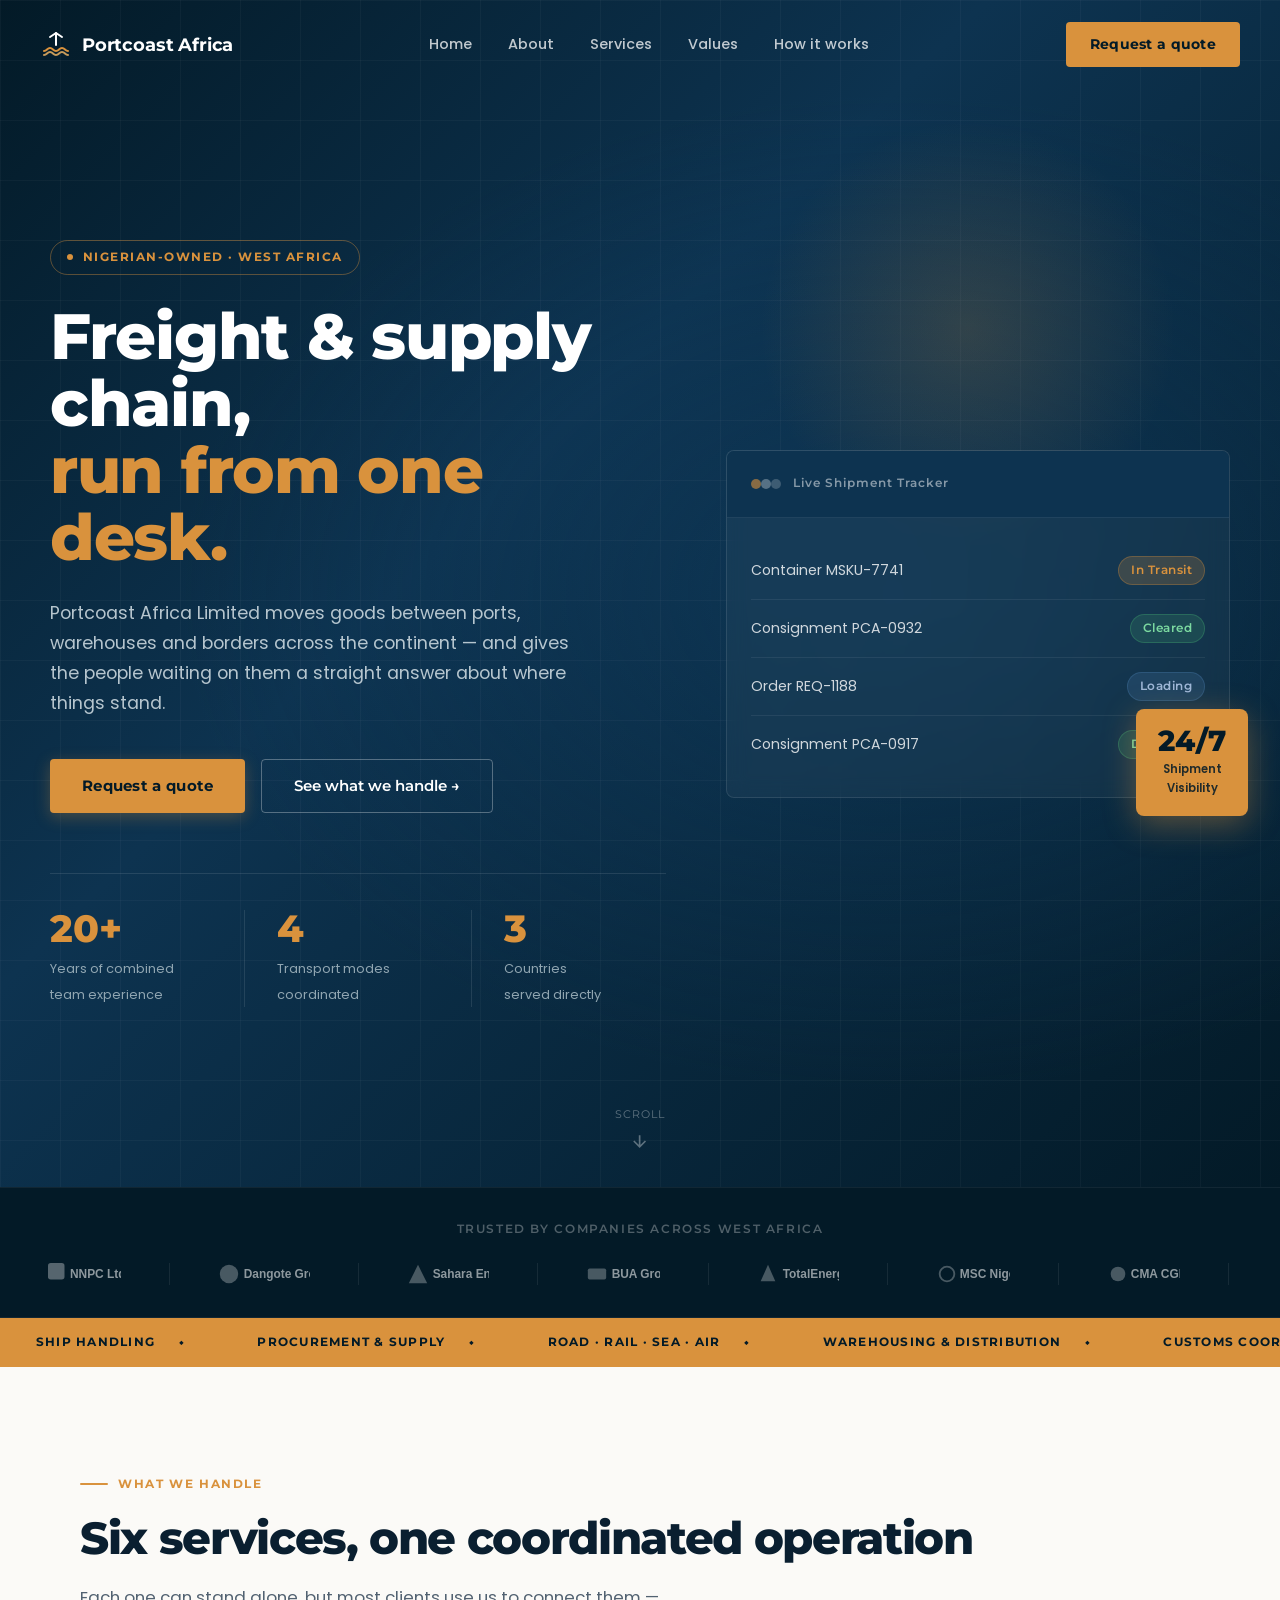
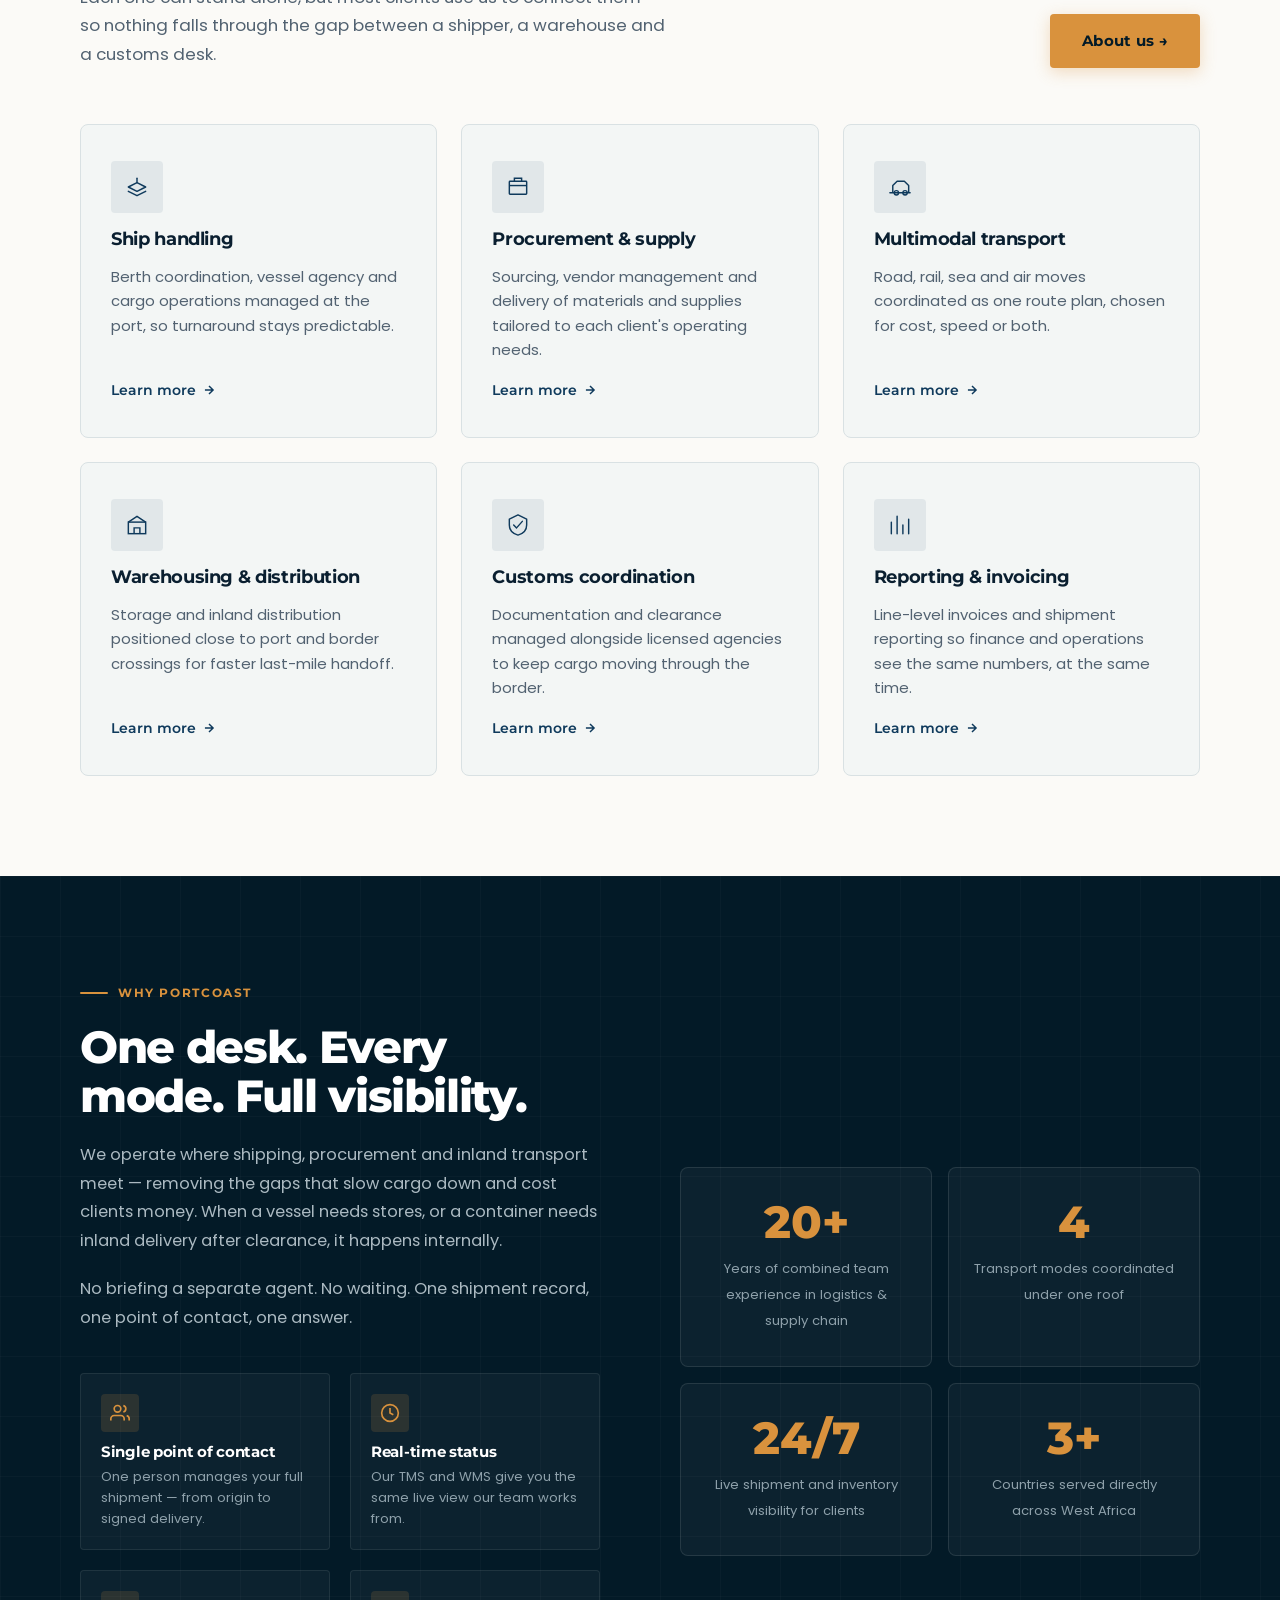
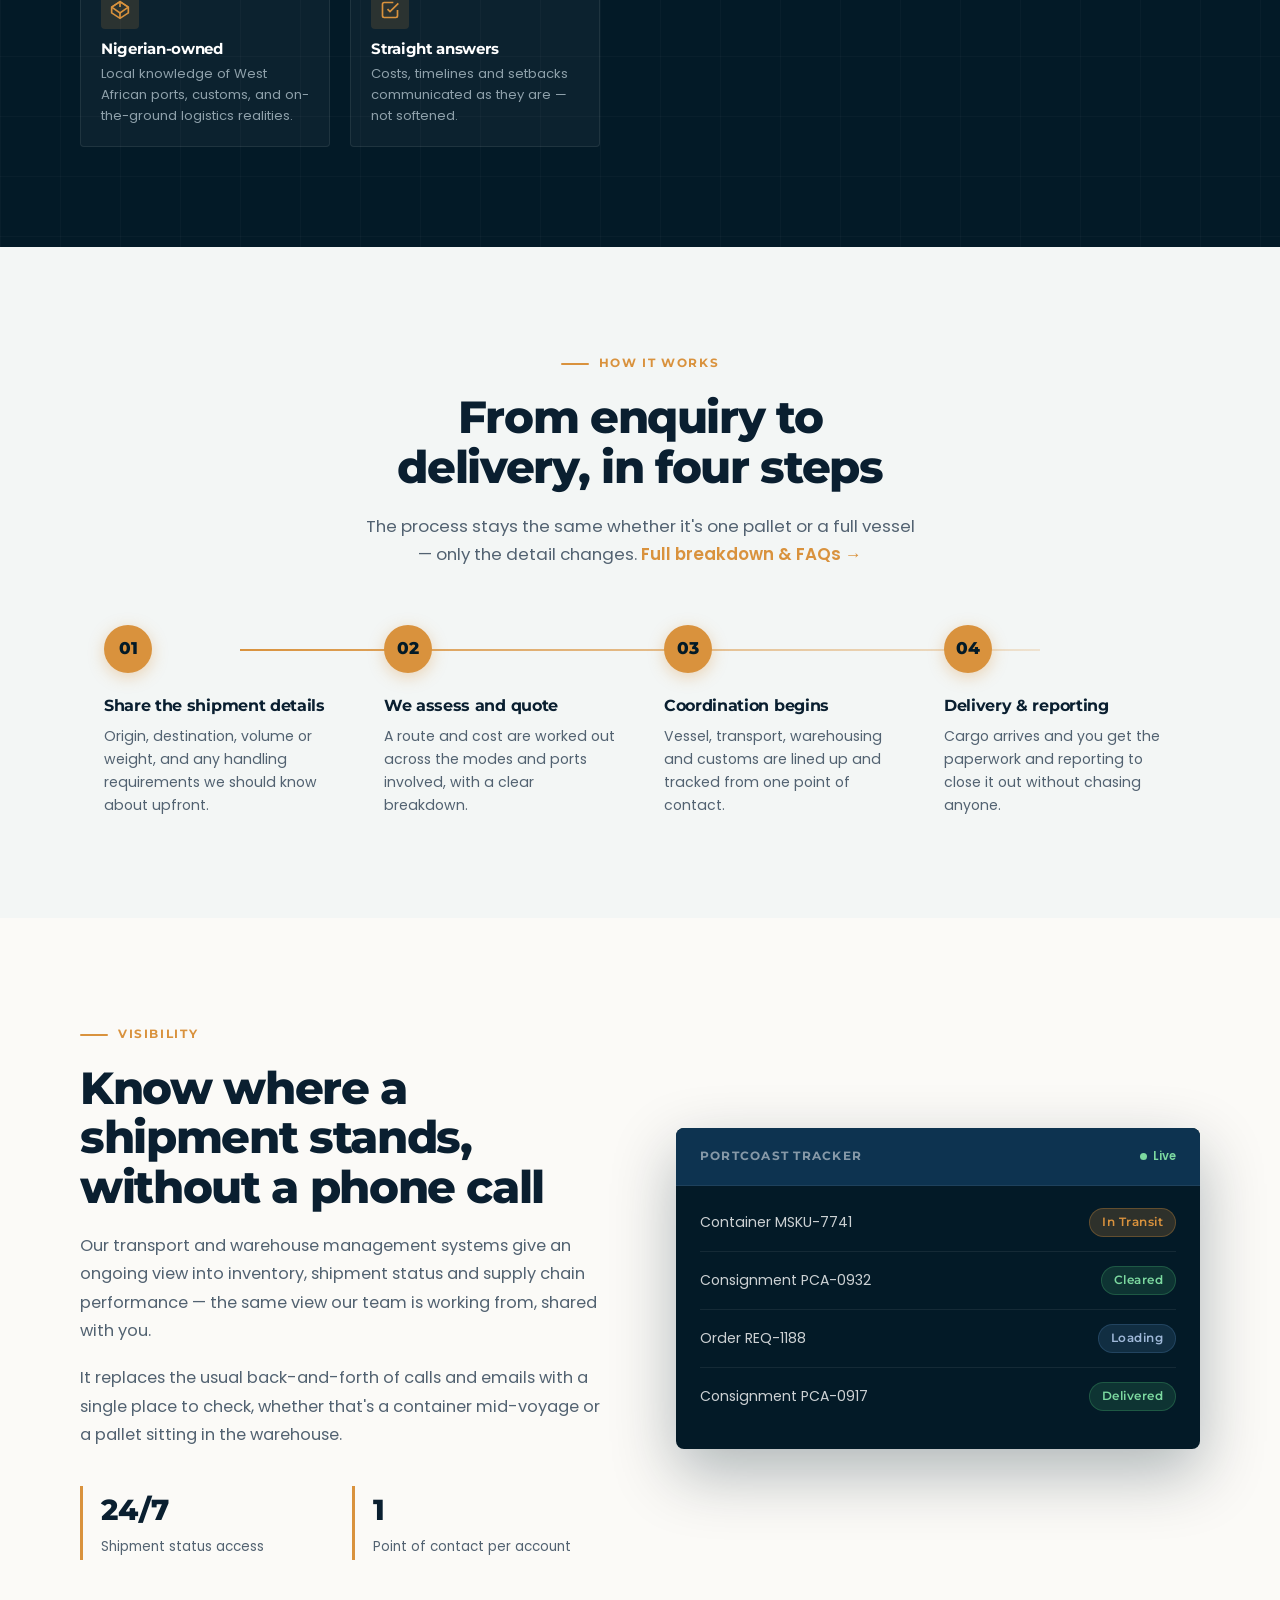
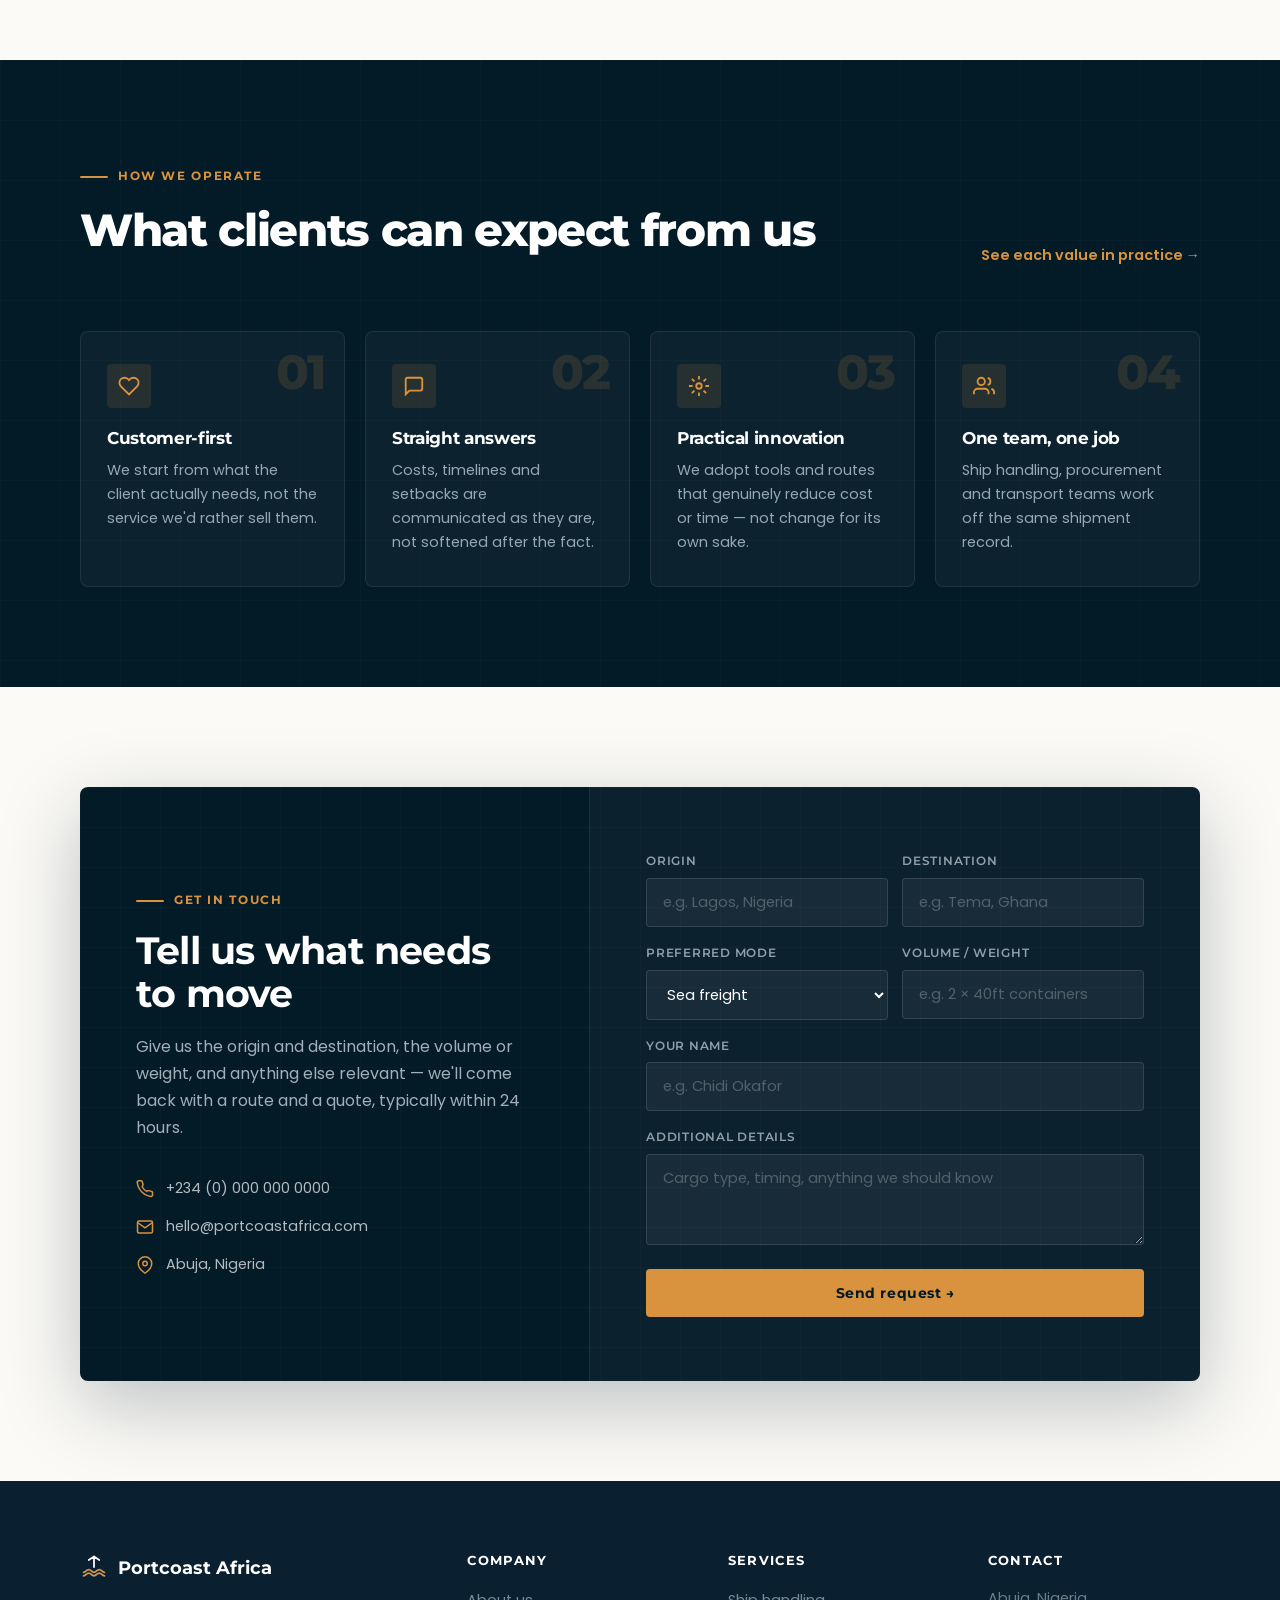
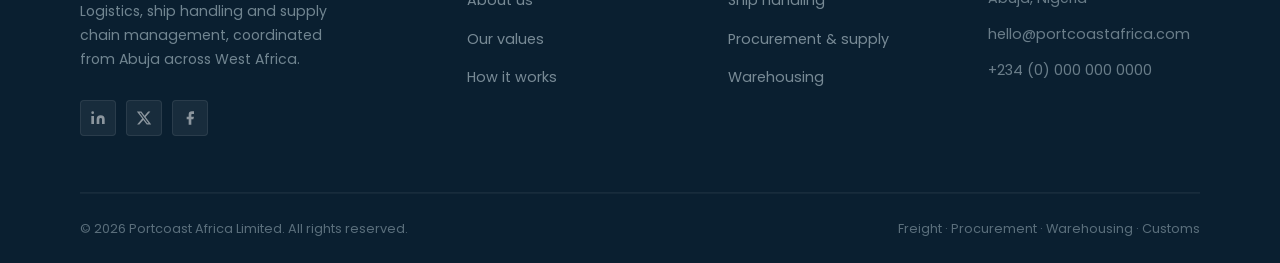
==== index.html @ c5ace239 "commit" ====
<!DOCTYPE html>
<html lang="en">

<head>
  <meta charset="UTF-8">
  <meta name="viewport" content="width=device-width, initial-scale=1.0">
  <title>Portcoast Africa Limited — Logistics, Ship Handling &amp; Supply Chain</title>
  <meta name="description"
    content="Portcoast Africa Limited moves goods between ports, warehouses and borders across West Africa — freight, ship handling and supply chain run from one desk.">
  <link rel="preconnect" href="https://fonts.googleapis.com">
  <link rel="preconnect" href="https://fonts.gstatic.com" crossorigin>
  <link
    href="https://fonts.googleapis.com/css2?family=Montserrat:wght@400;500;600;700;800&family=Poppins:wght@300;400;500;600;700&display=swap"
    rel="stylesheet">
  <link rel="stylesheet" href="styles.css">
</head>

<body>

  <!-- ===== HEADER ===== -->
  <header id="site-header">
    <div class="wrap nav">
      <a href="index.html" class="brand">
        <svg class="mark" viewBox="0 0 32 32" fill="none" xmlns="http://www.w3.org/2000/svg">
          <path d="M4 22C7 22 7 19 10 19C13 19 13 22 16 22C19 22 19 19 22 19C25 19 25 22 28 22" stroke="#D9923D"
            stroke-width="2" stroke-linecap="round" />
          <path d="M4 26C7 26 7 23 10 23C13 23 13 26 16 26C19 26 19 23 22 23C25 23 25 26 28 26" stroke="#C79B5B"
            stroke-width="2" stroke-linecap="round" />
          <path d="M16 4V16M16 4L22 8M16 4L10 8" stroke="#fff" stroke-width="2" stroke-linecap="round"
            stroke-linejoin="round" />
        </svg>
        Portcoast Africa
      </a>
      <ul class="navlinks">
        <li><a href="index.html">Home</a></li>
        <li><a href="about.html">About</a></li>
        <li><a href="#services">Services</a></li>
        <li><a href="values.html">Values</a></li>
        <li><a href="how-it-works.html">How it works</a></li>
      </ul>
      <a href="#quote" class="nav-cta">Request a quote</a>
    </div>
  </header>

  <!-- ===== HERO ===== -->
  <section class="hero" id="top">
    <div class="hero-bg"></div>

    <div class="wrap hero-inner">
      <!-- Left: Copy -->
      <div class="fade-up">
        <div class="hero-eyebrow">
          <span class="dot"></span>
          Nigerian-owned · West Africa
        </div>
        <h1>
          Freight &amp; supply chain,
          <span class="accent">run from one desk.</span>
        </h1>
        <p class="lead">Portcoast Africa Limited moves goods between ports, warehouses and borders across the
          continent — and gives the people waiting on them a straight answer about where things stand.</p>
        <div class="hero-ctas">
          <a href="#quote" class="btn-primary">Request a quote</a>
          <a href="#services" class="btn-ghost">See what we handle →</a>
        </div>
        <div class="hero-stats">
          <div class="hero-stat">
            <strong>20+</strong>
            <span>Years of combined<br>team experience</span>
          </div>
          <div class="hero-stat">
            <strong>4</strong>
            <span>Transport modes<br>coordinated</span>
          </div>
          <div class="hero-stat">
            <strong>3</strong>
            <span>Countries<br>served directly</span>
          </div>
        </div>
      </div>

      <!-- Right: Live tracking visual -->
      <div class="hero-visual fade-up fade-up-delay-2">
        <div class="hero-card">
          <div class="hero-card-top">
            <div class="hero-card-dots">
              <span></span><span></span><span></span>
            </div>
            <div class="hero-card-title">Live Shipment Tracker</div>
          </div>
          <div class="hero-card-body">
            <div class="panel-row">
              <span>Container MSKU-7741</span>
              <span class="status in-transit">In Transit</span>
            </div>
            <div class="panel-row">
              <span>Consignment PCA-0932</span>
              <span class="status cleared">Cleared</span>
            </div>
            <div class="panel-row">
              <span>Order REQ-1188</span>
              <span class="status loading">Loading</span>
            </div>
            <div class="panel-row">
              <span>Consignment PCA-0917</span>
              <span class="status cleared">Delivered</span>
            </div>
          </div>
        </div>
        <div class="hero-badge">
          <strong>24/7</strong>
          <span>Shipment<br>Visibility</span>
        </div>
      </div>
    </div>

    <!-- Scroll cue -->
    <div class="scroll-cue">
      <span>Scroll</span>
      <svg viewBox="0 0 24 24" fill="none" stroke="currentColor" stroke-width="2">
        <path d="M12 5v14M5 12l7 7 7-7" />
      </svg>
    </div>
  </section>

  <!-- ===== PARTNER MARQUEE ===== -->
  <div class="partners">
    <div class="partners-label">Trusted by companies across West Africa</div>
    <div class="marquee-track" id="marquee">
      <!-- Set 1 -->
      <div class="partner-item">
        <div class="partner-logo">
          <svg viewBox="0 0 80 24" fill="white"><rect width="18" height="18" rx="3" fill="white" opacity="0.6"/><text x="24" y="16" font-family="sans-serif" font-size="13" font-weight="700" fill="white">NNPC Ltd</text></svg>
        </div>
      </div>
      <div class="partner-item">
        <div class="partner-logo">
          <svg viewBox="0 0 100 24" fill="white"><circle cx="12" cy="12" r="10" fill="white" opacity="0.5"/><text x="28" y="16" font-family="sans-serif" font-size="13" font-weight="700" fill="white">Dangote Group</text></svg>
        </div>
      </div>
      <div class="partner-item">
        <div class="partner-logo">
          <svg viewBox="0 0 90 24" fill="white"><polygon points="12,2 22,22 2,22" fill="white" opacity="0.5"/><text x="28" y="16" font-family="sans-serif" font-size="13" font-weight="700" fill="white">Sahara Energy</text></svg>
        </div>
      </div>
      <div class="partner-item">
        <div class="partner-logo">
          <svg viewBox="0 0 80 24" fill="white"><rect x="2" y="6" width="20" height="12" rx="2" fill="white" opacity="0.5"/><text x="28" y="16" font-family="sans-serif" font-size="13" font-weight="700" fill="white">BUA Group</text></svg>
        </div>
      </div>
      <div class="partner-item">
        <div class="partner-logo">
          <svg viewBox="0 0 90 24" fill="white"><path d="M12 2L20 20H4L12 2Z" fill="white" opacity="0.5"/><text x="28" y="16" font-family="sans-serif" font-size="13" font-weight="700" fill="white">TotalEnergies</text></svg>
        </div>
      </div>
      <div class="partner-item">
        <div class="partner-logo">
          <svg viewBox="0 0 80 24" fill="white"><circle cx="12" cy="12" r="8" fill="none" stroke="white" stroke-width="2" opacity="0.5"/><text x="26" y="16" font-family="sans-serif" font-size="13" font-weight="700" fill="white">MSC Nigeria</text></svg>
        </div>
      </div>
      <div class="partner-item">
        <div class="partner-logo">
          <svg viewBox="0 0 80 24" fill="white"><rect width="16" height="16" x="4" y="4" rx="8" fill="white" opacity="0.5"/><text x="26" y="16" font-family="sans-serif" font-size="13" font-weight="700" fill="white">CMA CGM</text></svg>
        </div>
      </div>
      <div class="partner-item">
        <div class="partner-logo">
          <svg viewBox="0 0 80 24" fill="white"><rect width="14" height="14" x="5" y="5" fill="white" opacity="0.5"/><text x="26" y="16" font-family="sans-serif" font-size="13" font-weight="700" fill="white">NPA</text></svg>
        </div>
      </div>
      <!-- Set 2 (duplicate for seamless loop) -->
      <div class="partner-item">
        <div class="partner-logo">
          <svg viewBox="0 0 80 24" fill="white"><rect width="18" height="18" rx="3" fill="white" opacity="0.6"/><text x="24" y="16" font-family="sans-serif" font-size="13" font-weight="700" fill="white">NNPC Ltd</text></svg>
        </div>
      </div>
      <div class="partner-item">
        <div class="partner-logo">
          <svg viewBox="0 0 100 24" fill="white"><circle cx="12" cy="12" r="10" fill="white" opacity="0.5"/><text x="28" y="16" font-family="sans-serif" font-size="13" font-weight="700" fill="white">Dangote Group</text></svg>
        </div>
      </div>
      <div class="partner-item">
        <div class="partner-logo">
          <svg viewBox="0 0 90 24" fill="white"><polygon points="12,2 22,22 2,22" fill="white" opacity="0.5"/><text x="28" y="16" font-family="sans-serif" font-size="13" font-weight="700" fill="white">Sahara Energy</text></svg>
        </div>
      </div>
      <div class="partner-item">
        <div class="partner-logo">
          <svg viewBox="0 0 80 24" fill="white"><rect x="2" y="6" width="20" height="12" rx="2" fill="white" opacity="0.5"/><text x="28" y="16" font-family="sans-serif" font-size="13" font-weight="700" fill="white">BUA Group</text></svg>
        </div>
      </div>
      <div class="partner-item">
        <div class="partner-logo">
          <svg viewBox="0 0 90 24" fill="white"><path d="M12 2L20 20H4L12 2Z" fill="white" opacity="0.5"/><text x="28" y="16" font-family="sans-serif" font-size="13" font-weight="700" fill="white">TotalEnergies</text></svg>
        </div>
      </div>
      <div class="partner-item">
        <div class="partner-logo">
          <svg viewBox="0 0 80 24" fill="white"><circle cx="12" cy="12" r="8" fill="none" stroke="white" stroke-width="2" opacity="0.5"/><text x="26" y="16" font-family="sans-serif" font-size="13" font-weight="700" fill="white">MSC Nigeria</text></svg>
        </div>
      </div>
      <div class="partner-item">
        <div class="partner-logo">
          <svg viewBox="0 0 80 24" fill="white"><rect width="16" height="16" x="4" y="4" rx="8" fill="white" opacity="0.5"/><text x="26" y="16" font-family="sans-serif" font-size="13" font-weight="700" fill="white">CMA CGM</text></svg>
        </div>
      </div>
      <div class="partner-item">
        <div class="partner-logo">
          <svg viewBox="0 0 80 24" fill="white"><rect width="14" height="14" x="5" y="5" fill="white" opacity="0.5"/><text x="26" y="16" font-family="sans-serif" font-size="13" font-weight="700" fill="white">NPA</text></svg>
        </div>
      </div>
    </div>
  </div>

  <!-- ===== SERVICES STRIP ===== -->
  <div class="services-strip">
    <div class="strip-track">
      <span>Ship handling</span>
      <span>Procurement &amp; supply</span>
      <span>Road · Rail · Sea · Air</span>
      <span>Warehousing &amp; distribution</span>
      <span>Customs coordination</span>
      <span>Reporting &amp; invoicing</span>
      <span>Ship handling</span>
      <span>Procurement &amp; supply</span>
      <span>Road · Rail · Sea · Air</span>
      <span>Warehousing &amp; distribution</span>
      <span>Customs coordination</span>
      <span>Reporting &amp; invoicing</span>
    </div>
  </div>

  <!-- ===== SERVICES ===== -->
  <section class="services" id="services">
    <div class="wrap">
      <div class="section-head-flex">
        <div>
          <div class="section-label">What we handle</div>
          <h2 class="section-title">Six services, one coordinated operation</h2>
          <p class="section-desc">Each one can stand alone, but most clients use us to connect them — so nothing falls
            through the gap between a shipper, a warehouse and a customs desk.</p>
        </div>
        <a href="about.html" class="btn-primary" style="white-space:nowrap; flex-shrink:0;">About us →</a>
      </div>

      <div class="service-grid">
        <div class="service-card fade-up">
          <div class="service-icon">
            <svg viewBox="0 0 36 36" fill="none">
              <path d="M6 24L18 30L30 24" stroke="currentColor" stroke-width="2" stroke-linecap="round"
                stroke-linejoin="round" />
              <path d="M6 18L18 24L30 18L18 12L6 18Z" stroke="currentColor" stroke-width="2" stroke-linecap="round"
                stroke-linejoin="round" />
              <path d="M18 12V6" stroke="currentColor" stroke-width="2" stroke-linecap="round" />
            </svg>
          </div>
          <h3>Ship handling</h3>
          <p>Berth coordination, vessel agency and cargo operations managed at the port, so turnaround stays
            predictable.</p>
          <a href="ship-handling.html" class="service-link">Learn more
            <svg width="14" height="14" viewBox="0 0 24 24" fill="none" stroke="currentColor" stroke-width="2.5"><path d="M5 12h14M12 5l7 7-7 7"/></svg>
          </a>
        </div>

        <div class="service-card fade-up fade-up-delay-1">
          <div class="service-icon">
            <svg viewBox="0 0 36 36" fill="none">
              <rect x="6" y="10" width="24" height="18" rx="1" stroke="currentColor" stroke-width="2" />
              <path d="M6 16H30" stroke="currentColor" stroke-width="2" />
              <path d="M13 10V6H23V10" stroke="currentColor" stroke-width="2" />
            </svg>
          </div>
          <h3>Procurement &amp; supply</h3>
          <p>Sourcing, vendor management and delivery of materials and supplies tailored to each client's operating
            needs.</p>
          <a href="procurement-supply.html" class="service-link">Learn more
            <svg width="14" height="14" viewBox="0 0 24 24" fill="none" stroke="currentColor" stroke-width="2.5"><path d="M5 12h14M12 5l7 7-7 7"/></svg>
          </a>
        </div>

        <div class="service-card fade-up fade-up-delay-2">
          <div class="service-icon">
            <svg viewBox="0 0 36 36" fill="none">
              <path d="M4 26H32M8 26V16L14 10H24L30 16V26" stroke="currentColor" stroke-width="2"
                stroke-linecap="round" stroke-linejoin="round" />
              <circle cx="13" cy="26" r="3" stroke="currentColor" stroke-width="2" />
              <circle cx="25" cy="26" r="3" stroke="currentColor" stroke-width="2" />
            </svg>
          </div>
          <h3>Multimodal transport</h3>
          <p>Road, rail, sea and air moves coordinated as one route plan, chosen for cost, speed or both.</p>
          <a href="#" class="service-link">Learn more
            <svg width="14" height="14" viewBox="0 0 24 24" fill="none" stroke="currentColor" stroke-width="2.5"><path d="M5 12h14M12 5l7 7-7 7"/></svg>
          </a>
        </div>

        <div class="service-card fade-up fade-up-delay-1">
          <div class="service-icon">
            <svg viewBox="0 0 36 36" fill="none">
              <rect x="6" y="14" width="24" height="16" stroke="currentColor" stroke-width="2" />
              <path d="M6 14L18 6L30 14" stroke="currentColor" stroke-width="2" stroke-linejoin="round" />
              <path d="M14 30V22H22V30" stroke="currentColor" stroke-width="2" />
            </svg>
          </div>
          <h3>Warehousing &amp; distribution</h3>
          <p>Storage and inland distribution positioned close to port and border crossings for faster last-mile handoff.
          </p>
          <a href="warehousing.html" class="service-link">Learn more
            <svg width="14" height="14" viewBox="0 0 24 24" fill="none" stroke="currentColor" stroke-width="2.5"><path d="M5 12h14M12 5l7 7-7 7"/></svg>
          </a>
        </div>

        <div class="service-card fade-up fade-up-delay-2">
          <div class="service-icon">
            <svg viewBox="0 0 36 36" fill="none">
              <path d="M18 4L30 10V18C30 25 25 30 18 32C11 30 6 25 6 18V10L18 4Z" stroke="currentColor"
                stroke-width="2" stroke-linejoin="round" />
              <path d="M12 18L16 22L24 13" stroke="currentColor" stroke-width="2" stroke-linecap="round"
                stroke-linejoin="round" />
            </svg>
          </div>
          <h3>Customs coordination</h3>
          <p>Documentation and clearance managed alongside licensed agencies to keep cargo moving through the border.
          </p>
          <a href="#" class="service-link">Learn more
            <svg width="14" height="14" viewBox="0 0 24 24" fill="none" stroke="currentColor" stroke-width="2.5"><path d="M5 12h14M12 5l7 7-7 7"/></svg>
          </a>
        </div>

        <div class="service-card fade-up fade-up-delay-3">
          <div class="service-icon">
            <svg viewBox="0 0 36 36" fill="none">
              <path d="M6 30V14M14 30V6M22 30V18M30 30V10" stroke="currentColor" stroke-width="2"
                stroke-linecap="round" />
            </svg>
          </div>
          <h3>Reporting &amp; invoicing</h3>
          <p>Line-level invoices and shipment reporting so finance and operations see the same numbers, at the same
            time.</p>
          <a href="#" class="service-link">Learn more
            <svg width="14" height="14" viewBox="0 0 24 24" fill="none" stroke="currentColor" stroke-width="2.5"><path d="M5 12h14M12 5l7 7-7 7"/></svg>
          </a>
        </div>
      </div>
    </div>
  </section>

  <!-- ===== WHY US ===== -->
  <section class="why" id="why">
    <div class="wrap why-grid">
      <!-- Left: copy + feature tiles -->
      <div class="why-copy fade-up">
        <div class="section-label">Why Portcoast</div>
        <h2 class="section-title">One desk. Every mode. Full visibility.</h2>
        <p>We operate where shipping, procurement and inland transport meet — removing the gaps that slow cargo down and
          cost clients money. When a vessel needs stores, or a container needs inland delivery after clearance, it
          happens internally.</p>
        <p>No briefing a separate agent. No waiting. One shipment record, one point of contact, one answer.</p>
        <div class="why-features">
          <div class="why-feature">
            <div class="why-feature-icon">
              <svg viewBox="0 0 24 24" fill="none" stroke="currentColor" stroke-width="2"><path d="M17 21v-2a4 4 0 0 0-4-4H5a4 4 0 0 0-4 4v2"/><circle cx="9" cy="7" r="4"/><path d="M23 21v-2a4 4 0 0 0-3-3.87"/><path d="M16 3.13a4 4 0 0 1 0 7.75"/></svg>
            </div>
            <h4>Single point of contact</h4>
            <p>One person manages your full shipment — from origin to signed delivery.</p>
          </div>
          <div class="why-feature">
            <div class="why-feature-icon">
              <svg viewBox="0 0 24 24" fill="none" stroke="currentColor" stroke-width="2"><circle cx="12" cy="12" r="10"/><polyline points="12,6 12,12 16,14"/></svg>
            </div>
            <h4>Real-time status</h4>
            <p>Our TMS and WMS give you the same live view our team works from.</p>
          </div>
          <div class="why-feature">
            <div class="why-feature-icon">
              <svg viewBox="0 0 24 24" fill="none" stroke="currentColor" stroke-width="2"><polygon points="12,2 22,8.5 22,15.5 12,22 2,15.5 2,8.5"/><line x1="12" y1="22" x2="12" y2="15.5"/><polyline points="22,8.5 12,15.5 2,8.5"/><polyline points="2,8.5 12,2 22,8.5"/><line x1="12" y1="2" x2="12" y2="8.5"/></svg>
            </div>
            <h4>Nigerian-owned</h4>
            <p>Local knowledge of West African ports, customs, and on-the-ground logistics realities.</p>
          </div>
          <div class="why-feature">
            <div class="why-feature-icon">
              <svg viewBox="0 0 24 24" fill="none" stroke="currentColor" stroke-width="2"><path d="M9 11l3 3L22 4"/><path d="M21 12v7a2 2 0 0 1-2 2H5a2 2 0 0 1-2-2V5a2 2 0 0 1 2-2h11"/></svg>
            </div>
            <h4>Straight answers</h4>
            <p>Costs, timelines and setbacks communicated as they are — not softened.</p>
          </div>
        </div>
      </div>

      <!-- Right: metric cards -->
      <div class="why-metrics fade-up fade-up-delay-2">
        <div class="metric-card">
          <strong>20+</strong>
          <span>Years of combined team experience in logistics &amp; supply chain</span>
        </div>
        <div class="metric-card">
          <strong>4</strong>
          <span>Transport modes coordinated under one roof</span>
        </div>
        <div class="metric-card">
          <strong>24/7</strong>
          <span>Live shipment and inventory visibility for clients</span>
        </div>
        <div class="metric-card">
          <strong>3+</strong>
          <span>Countries served directly across West Africa</span>
        </div>
      </div>
    </div>
  </section>

  <!-- ===== HOW IT WORKS ===== -->
  <section class="process" id="process">
    <div class="wrap">
      <div style="text-align:center; max-width: 560px; margin: 0 auto 0;">
        <div class="section-label" style="justify-content:center;">How it works</div>
        <h2 class="section-title">From enquiry to delivery, in four steps</h2>
        <p class="section-desc" style="margin: 0 auto;">The process stays the same whether it's one pallet or a full
          vessel — only the detail changes.
          <a href="how-it-works.html"
            style="color:var(--sand); text-decoration:none; font-weight:600; white-space:nowrap;">Full breakdown &amp;
            FAQs →</a>
        </p>
      </div>
      <div class="steps-grid">
        <div class="step fade-up">
          <div class="step-num">01</div>
          <h3>Share the shipment details</h3>
          <p>Origin, destination, volume or weight, and any handling requirements we should know about upfront.</p>
        </div>
        <div class="step fade-up fade-up-delay-1">
          <div class="step-num">02</div>
          <h3>We assess and quote</h3>
          <p>A route and cost are worked out across the modes and ports involved, with a clear breakdown.</p>
        </div>
        <div class="step fade-up fade-up-delay-2">
          <div class="step-num">03</div>
          <h3>Coordination begins</h3>
          <p>Vessel, transport, warehousing and customs are lined up and tracked from one point of contact.</p>
        </div>
        <div class="step fade-up fade-up-delay-3">
          <div class="step-num">04</div>
          <h3>Delivery &amp; reporting</h3>
          <p>Cargo arrives and you get the paperwork and reporting to close it out without chasing anyone.</p>
        </div>
      </div>
    </div>
  </section>

  <!-- ===== VISIBILITY / TECH ===== -->
  <section class="tech" id="visibility">
    <div class="wrap tech-grid">
      <div class="tech-copy fade-up">
        <div class="section-label">Visibility</div>
        <h2 class="section-title">Know where a shipment stands, without a phone call</h2>
        <p>Our transport and warehouse management systems give an ongoing view into inventory, shipment status and
          supply chain performance — the same view our team is working from, shared with you.</p>
        <p>It replaces the usual back-and-forth of calls and emails with a single place to check, whether that's a
          container mid-voyage or a pallet sitting in the warehouse.</p>
        <div class="tech-metrics">
          <div class="metric">
            <strong>24/7</strong>
            <span>Shipment status access</span>
          </div>
          <div class="metric">
            <strong>1</strong>
            <span>Point of contact per account</span>
          </div>
        </div>
      </div>
      <div class="fade-up fade-up-delay-2">
        <div class="panel">
          <div class="panel-header">
            <div class="panel-header-title">Portcoast Tracker</div>
            <div class="panel-live">Live</div>
          </div>
          <div class="panel-body">
            <div class="panel-row">
              <span>Container MSKU-7741</span>
              <span class="status in-transit">In Transit</span>
            </div>
            <div class="panel-row">
              <span>Consignment PCA-0932</span>
              <span class="status cleared">Cleared</span>
            </div>
            <div class="panel-row">
              <span>Order REQ-1188</span>
              <span class="status loading">Loading</span>
            </div>
            <div class="panel-row">
              <span>Consignment PCA-0917</span>
              <span class="status cleared">Delivered</span>
            </div>
          </div>
        </div>
      </div>
    </div>
  </section>

  <!-- ===== VALUES ===== -->
  <section class="values" id="values">
    <div class="wrap">
      <div style="display:flex; align-items:flex-end; justify-content:space-between; gap:24px; flex-wrap:wrap;">
        <div>
          <div class="section-label">How we operate</div>
          <h2 class="section-title">What clients can expect from us</h2>
        </div>
        <a href="values.html" style="color:var(--sand); text-decoration:none; font-weight:600; font-size:0.9rem; white-space:nowrap; padding-bottom:8px;">See each value in practice →</a>
      </div>
      <div class="value-grid">
        <div class="value fade-up">
          <div class="value-num">01</div>
          <div class="value-icon">
            <svg viewBox="0 0 24 24" fill="none" stroke="currentColor" stroke-width="2"><path d="M20.84 4.61a5.5 5.5 0 0 0-7.78 0L12 5.67l-1.06-1.06a5.5 5.5 0 0 0-7.78 7.78l1.06 1.06L12 21.23l7.78-7.78 1.06-1.06a5.5 5.5 0 0 0 0-7.78z"/></svg>
          </div>
          <h3>Customer-first</h3>
          <p>We start from what the client actually needs, not the service we'd rather sell them.</p>
        </div>
        <div class="value fade-up fade-up-delay-1">
          <div class="value-num">02</div>
          <div class="value-icon">
            <svg viewBox="0 0 24 24" fill="none" stroke="currentColor" stroke-width="2"><path d="M21 15a2 2 0 0 1-2 2H7l-4 4V5a2 2 0 0 1 2-2h14a2 2 0 0 1 2 2z"/></svg>
          </div>
          <h3>Straight answers</h3>
          <p>Costs, timelines and setbacks are communicated as they are, not softened after the fact.</p>
        </div>
        <div class="value fade-up fade-up-delay-2">
          <div class="value-num">03</div>
          <div class="value-icon">
            <svg viewBox="0 0 24 24" fill="none" stroke="currentColor" stroke-width="2"><circle cx="12" cy="12" r="3"/><path d="M12 1v4M12 19v4M4.22 4.22l2.83 2.83M16.95 16.95l2.83 2.83M1 12h4M19 12h4M4.22 19.78l2.83-2.83M16.95 7.05l2.83-2.83"/></svg>
          </div>
          <h3>Practical innovation</h3>
          <p>We adopt tools and routes that genuinely reduce cost or time — not change for its own sake.</p>
        </div>
        <div class="value fade-up fade-up-delay-3">
          <div class="value-num">04</div>
          <div class="value-icon">
            <svg viewBox="0 0 24 24" fill="none" stroke="currentColor" stroke-width="2"><path d="M17 21v-2a4 4 0 0 0-4-4H5a4 4 0 0 0-4 4v2"/><circle cx="9" cy="7" r="4"/><path d="M23 21v-2a4 4 0 0 0-3-3.87"/><path d="M16 3.13a4 4 0 0 1 0 7.75"/></svg>
          </div>
          <h3>One team, one job</h3>
          <p>Ship handling, procurement and transport teams work off the same shipment record.</p>
        </div>
      </div>
    </div>
  </section>

  <!-- ===== QUOTE / CTA ===== -->
  <section class="quote" id="quote">
    <div class="wrap">
      <div class="quote-wrapper">
        <div class="quote-left">
          <div class="section-label">Get in touch</div>
          <h2>Tell us what needs to move</h2>
          <p>Give us the origin and destination, the volume or weight, and anything else relevant — we'll come back with
            a route and a quote, typically within 24 hours.</p>
          <div class="quote-contacts">
            <div class="quote-contact">
              <svg viewBox="0 0 24 24" fill="none" stroke="currentColor" stroke-width="2"><path d="M22 16.92v3a2 2 0 0 1-2.18 2 19.79 19.79 0 0 1-8.63-3.07A19.5 19.5 0 0 1 4.69 12 19.79 19.79 0 0 1 1.61 3.12 2 2 0 0 1 3.6 1h3a2 2 0 0 1 2 1.72 12.84 12.84 0 0 0 .7 2.81 2 2 0 0 1-.45 2.11L8.09 9a16 16 0 0 0 6.29 6.29l.61-.61a2 2 0 0 1 2.11-.45 12.84 12.84 0 0 0 2.81.7A2 2 0 0 1 22 16.92z"/></svg>
              +234 (0) 000 000 0000
            </div>
            <div class="quote-contact">
              <svg viewBox="0 0 24 24" fill="none" stroke="currentColor" stroke-width="2"><path d="M4 4h16c1.1 0 2 .9 2 2v12c0 1.1-.9 2-2 2H4c-1.1 0-2-.9-2-2V6c0-1.1.9-2 2-2z"/><polyline points="22,6 12,13 2,6"/></svg>
              hello@portcoastafrica.com
            </div>
            <div class="quote-contact">
              <svg viewBox="0 0 24 24" fill="none" stroke="currentColor" stroke-width="2"><path d="M21 10c0 7-9 13-9 13s-9-6-9-13a9 9 0 0 1 18 0z"/><circle cx="12" cy="10" r="3"/></svg>
              Abuja, Nigeria
            </div>
          </div>
        </div>

        <div class="quote-right">
          <form class="q-form" onsubmit="event.preventDefault(); this.querySelector('button').textContent='✓ Request sent — we\'ll be in touch';">
            <div class="two-col">
              <div class="form-group">
                <label for="origin">Origin</label>
                <input id="origin" type="text" placeholder="e.g. Lagos, Nigeria">
              </div>
              <div class="form-group">
                <label for="dest">Destination</label>
                <input id="dest" type="text" placeholder="e.g. Tema, Ghana">
              </div>
            </div>
            <div class="two-col">
              <div class="form-group">
                <label for="mode">Preferred mode</label>
                <select id="mode">
                  <option>Sea freight</option>
                  <option>Road freight</option>
                  <option>Air freight</option>
                  <option>Rail freight</option>
                  <option>Not sure yet</option>
                </select>
              </div>
              <div class="form-group">
                <label for="volume">Volume / weight</label>
                <input id="volume" type="text" placeholder="e.g. 2 × 40ft containers">
              </div>
            </div>
            <div class="form-group">
              <label for="name">Your name</label>
              <input id="name" type="text" placeholder="e.g. Chidi Okafor">
            </div>
            <div class="form-group">
              <label for="details">Additional details</label>
              <textarea id="details" rows="3" placeholder="Cargo type, timing, anything we should know"></textarea>
            </div>
            <button type="submit">Send request →</button>
          </form>
        </div>
      </div>
    </div>
  </section>

  <!-- ===== FOOTER ===== -->
  <footer>
    <div class="wrap">
      <div class="footer-top">
        <div class="footer-brand-wrap">
          <a href="index.html" class="footer-brand">
            <svg width="28" height="28" viewBox="0 0 32 32" fill="none">
              <path d="M4 22C7 22 7 19 10 19C13 19 13 22 16 22C19 22 19 19 22 19C25 19 25 22 28 22" stroke="#D9923D"
                stroke-width="2" stroke-linecap="round" />
              <path d="M4 26C7 26 7 23 10 23C13 23 13 26 16 26C19 26 19 23 22 23C25 23 25 26 28 26" stroke="#C79B5B"
                stroke-width="2" stroke-linecap="round" />
              <path d="M16 4V16M16 4L22 8M16 4L10 8" stroke="white" stroke-width="2" stroke-linecap="round"
                stroke-linejoin="round" />
            </svg>
            Portcoast Africa
          </a>
          <p>Logistics, ship handling and supply chain management, coordinated from Abuja across West Africa.</p>
          <div class="footer-socials">
            <a href="#" class="footer-social" aria-label="LinkedIn">
              <svg viewBox="0 0 24 24" fill="currentColor"><path d="M16 8a6 6 0 0 1 6 6v7h-4v-7a2 2 0 0 0-2-2 2 2 0 0 0-2 2v7h-4v-7a6 6 0 0 1 6-6z"/><rect x="2" y="9" width="4" height="12"/><circle cx="4" cy="4" r="2"/></svg>
            </a>
            <a href="#" class="footer-social" aria-label="Twitter / X">
              <svg viewBox="0 0 24 24" fill="currentColor"><path d="M18.244 2.25h3.308l-7.227 8.26 8.502 11.24H16.17l-5.214-6.817L4.99 21.75H1.68l7.73-8.835L1.254 2.25H8.08l4.713 6.231zm-1.161 17.52h1.833L7.084 4.126H5.117z"/></svg>
            </a>
            <a href="#" class="footer-social" aria-label="Facebook">
              <svg viewBox="0 0 24 24" fill="currentColor"><path d="M18 2h-3a5 5 0 0 0-5 5v3H7v4h3v8h4v-8h3l1-4h-4V7a1 1 0 0 1 1-1h3z"/></svg>
            </a>
          </div>
        </div>
        <div class="footer-col">
          <h4>Company</h4>
          <ul>
            <li><a href="about.html">About us</a></li>
            <li><a href="values.html">Our values</a></li>
            <li><a href="how-it-works.html">How it works</a></li>
          </ul>
        </div>
        <div class="footer-col">
          <h4>Services</h4>
          <ul>
            <li><a href="ship-handling.html">Ship handling</a></li>
            <li><a href="procurement-supply.html">Procurement &amp; supply</a></li>
            <li><a href="warehousing.html">Warehousing</a></li>
          </ul>
        </div>
        <div class="footer-col">
          <h4>Contact</h4>
          <ul>
            <li>Abuja, Nigeria</li>
            <li>hello@portcoastafrica.com</li>
            <li>+234 (0) 000 000 0000</li>
          </ul>
        </div>
      </div>
      <div class="footer-bottom">
        <span>© 2026 Portcoast Africa Limited. All rights reserved.</span>
        <span>Freight · Procurement · Warehousing · Customs</span>
      </div>
    </div>
  </footer>

  <!-- ===== SCRIPTS ===== -->
  <script>
    // Sticky header becomes dark on scroll
    const header = document.getElementById('site-header');
    window.addEventListener('scroll', () => {
      header.classList.toggle('scrolled', window.scrollY > 60);
    });

    // Scroll-triggered fade-up animations
    const observer = new IntersectionObserver((entries) => {
      entries.forEach(entry => {
        if (entry.isIntersecting) {
          entry.target.classList.add('visible');
        }
      });
    }, { threshold: 0.12 });

    document.querySelectorAll('.fade-up').forEach(el => observer.observe(el));
  </script>

</body>

</html>
---- styles.css ----
/* =============================================
   PORTCOAST AFRICA — Redesigned Stylesheet
   Style inspired by BSL Africa: bold, modern,
   full-bleed sections, strong typographic scale
   ============================================= */

/* ---------- Design Tokens ---------- */
:root {
  --ink: #0A1F30;
  --sea: #0F3A5C;
  --sea-deep: #031a27;
  --sea-mid: #0d3350;
  --foam: #F3F6F5;
  --paper: #FBFAF7;
  --sand: #D9923D;
  --sand-light: #e8a54e;
  --sand-dim: #E4D3B4;
  --slate: #526271;
  --line: #D9E1E3;
  --font-heading: 'Montserrat', sans-serif;
  --font-body: 'Poppins', sans-serif;
  --radius: 4px;
  --radius-lg: 8px;
  --transition: 0.22s ease;
}

/* ---------- Reset & Base ---------- */
*, *::before, *::after {
  box-sizing: border-box;
  margin: 0;
  padding: 0;
}

html {
  scroll-behavior: smooth;
  font-size: 16px;
}

body {
  font-family: var(--font-body);
  color: var(--ink);
  background: var(--paper);
  line-height: 1.65;
  -webkit-font-smoothing: antialiased;
  overflow-x: hidden;
}

h1, h2, h3, h4, h5 {
  font-family: var(--font-heading);
  color: var(--ink);
  font-weight: 700;
  line-height: 1.1;
  letter-spacing: -0.02em;
}

p { margin: 0; }

a { color: inherit; }

img, svg { display: block; max-width: 100%; }

:focus-visible {
  outline: 2px solid var(--sand);
  outline-offset: 3px;
}

@media (prefers-reduced-motion: reduce) {
  *, *::before, *::after {
    animation-duration: 0.01ms !important;
    transition-duration: 0.01ms !important;
  }
}

/* ---------- Layout ---------- */
.wrap {
  max-width: 1200px;
  margin: 0 auto;
  padding: 0 40px;
}

@media (max-width: 640px) {
  .wrap { padding: 0 20px; }
}

section {
  padding: 100px 0;
}

@media (max-width: 640px) {
  section { padding: 64px 0; }
}

/* ---------- Header / Nav ---------- */
header {
  position: fixed;
  top: 0;
  left: 0;
  right: 0;
  z-index: 100;
  transition: background var(--transition), box-shadow var(--transition);
  background: transparent;
}

header.scrolled {
  background: rgba(3, 26, 39, 0.97);
  backdrop-filter: blur(12px);
  box-shadow: 0 2px 20px rgba(0,0,0,0.25);
}

.nav {
  display: flex;
  align-items: center;
  justify-content: space-between;
  padding: 22px 0;
  transition: padding var(--transition);
}

header.scrolled .nav {
  padding: 14px 0;
}

.brand {
  display: flex;
  align-items: center;
  gap: 10px;
  font-family: var(--font-heading);
  font-weight: 700;
  font-size: 1.1rem;
  color: #fff;
  text-decoration: none;
  letter-spacing: -0.01em;
}

.brand .mark {
  width: 32px;
  height: 32px;
}

.navlinks {
  display: flex;
  gap: 36px;
  list-style: none;
}

.navlinks a {
  text-decoration: none;
  color: rgba(255,255,255,0.75);
  font-size: 0.9rem;
  font-weight: 500;
  transition: color var(--transition);
  position: relative;
}

.navlinks a::after {
  content: '';
  position: absolute;
  bottom: -4px;
  left: 0;
  width: 0;
  height: 2px;
  background: var(--sand);
  transition: width var(--transition);
}

.navlinks a:hover {
  color: #fff;
}

.navlinks a:hover::after {
  width: 100%;
}

.nav-cta {
  background: var(--sand);
  color: var(--sea-deep);
  text-decoration: none;
  padding: 11px 24px;
  border-radius: var(--radius);
  font-size: 0.88rem;
  font-weight: 700;
  font-family: var(--font-heading);
  letter-spacing: 0.02em;
  transition: background var(--transition), transform var(--transition);
}

.nav-cta:hover {
  background: var(--sand-light);
  transform: translateY(-1px);
}

@media (max-width: 860px) {
  .navlinks { display: none; }
}

/* ---------- Hero ---------- */
.hero {
  position: relative;
  min-height: 100vh;
  display: flex;
  align-items: center;
  overflow: hidden;
  background: var(--sea-deep);
}

.hero-bg {
  position: absolute;
  inset: 0;
  background:
    radial-gradient(ellipse 80% 60% at 70% 50%, rgba(15,58,92,0.6) 0%, transparent 70%),
    linear-gradient(135deg, #031a27 0%, #0d3350 40%, #031a27 100%);
  z-index: 0;
}

/* Animated grid pattern overlay */
.hero-bg::before {
  content: '';
  position: absolute;
  inset: 0;
  background-image:
    linear-gradient(rgba(255,255,255,0.03) 1px, transparent 1px),
    linear-gradient(90deg, rgba(255,255,255,0.03) 1px, transparent 1px);
  background-size: 60px 60px;
  z-index: 1;
}

/* Glowing orb */
.hero-bg::after {
  content: '';
  position: absolute;
  top: 10%;
  right: 8%;
  width: 420px;
  height: 420px;
  background: radial-gradient(circle, rgba(217,146,61,0.18) 0%, transparent 70%);
  border-radius: 50%;
  z-index: 2;
  animation: pulse 6s ease-in-out infinite;
}

@keyframes pulse {
  0%, 100% { transform: scale(1); opacity: 1; }
  50% { transform: scale(1.1); opacity: 0.7; }
}

.hero-inner {
  position: relative;
  z-index: 10;
  display: grid;
  grid-template-columns: 1.1fr 0.9fr;
  gap: 60px;
  align-items: center;
  padding: 140px 0 80px;
}

@media (max-width: 900px) {
  .hero-inner {
    grid-template-columns: 1fr;
    padding: 120px 0 60px;
    gap: 48px;
  }
}

.hero-eyebrow {
  display: inline-flex;
  align-items: center;
  gap: 10px;
  color: var(--sand);
  font-size: 0.78rem;
  font-weight: 700;
  font-family: var(--font-heading);
  letter-spacing: 0.12em;
  text-transform: uppercase;
  margin-bottom: 28px;
  padding: 6px 16px;
  border: 1px solid rgba(217,146,61,0.4);
  border-radius: 100px;
  width: fit-content;
}

.hero-eyebrow .dot {
  width: 6px;
  height: 6px;
  background: var(--sand);
  border-radius: 50%;
  animation: blink 2s ease-in-out infinite;
}

@keyframes blink {
  0%, 100% { opacity: 1; }
  50% { opacity: 0.3; }
}

.hero h1 {
  font-size: clamp(2.8rem, 5vw, 4.2rem);
  line-height: 1.05;
  color: #fff;
  max-width: 14ch;
  margin-bottom: 28px;
  font-weight: 800;
}

.hero h1 .accent {
  color: var(--sand);
  display: block;
}

.hero p.lead {
  font-size: 1.1rem;
  color: rgba(201,214,221,0.9);
  max-width: 48ch;
  line-height: 1.7;
  margin-bottom: 40px;
}

.hero-ctas {
  display: flex;
  gap: 16px;
  flex-wrap: wrap;
  margin-bottom: 60px;
}

.btn-primary {
  background: var(--sand);
  color: var(--sea-deep);
  text-decoration: none;
  padding: 15px 32px;
  border-radius: var(--radius);
  font-weight: 700;
  font-family: var(--font-heading);
  font-size: 0.92rem;
  letter-spacing: 0.02em;
  transition: background var(--transition), transform var(--transition), box-shadow var(--transition);
  box-shadow: 0 4px 16px rgba(217,146,61,0.3);
}

.btn-primary:hover {
  background: var(--sand-light);
  transform: translateY(-2px);
  box-shadow: 0 8px 24px rgba(217,146,61,0.4);
}

.btn-ghost {
  border: 1.5px solid rgba(255,255,255,0.3);
  color: #fff;
  text-decoration: none;
  padding: 14px 32px;
  border-radius: var(--radius);
  font-weight: 600;
  font-family: var(--font-heading);
  font-size: 0.92rem;
  transition: border-color var(--transition), background var(--transition), transform var(--transition);
}

.btn-ghost:hover {
  border-color: rgba(255,255,255,0.7);
  background: rgba(255,255,255,0.06);
  transform: translateY(-2px);
}

.hero-stats {
  display: flex;
  gap: 0;
  border-top: 1px solid rgba(255,255,255,0.1);
  padding-top: 36px;
}

.hero-stat {
  flex: 1;
  padding-right: 32px;
  border-right: 1px solid rgba(255,255,255,0.1);
  margin-right: 32px;
}

.hero-stat:last-child {
  border-right: none;
  margin-right: 0;
  padding-right: 0;
}

.hero-stat strong {
  display: block;
  font-family: var(--font-heading);
  font-size: 2.4rem;
  font-weight: 800;
  color: var(--sand);
  line-height: 1;
  margin-bottom: 6px;
}

.hero-stat span {
  font-size: 0.8rem;
  color: rgba(159,178,188,0.9);
  line-height: 1.4;
}

/* Hero right: visual card */
.hero-visual {
  position: relative;
}

.hero-card {
  background: rgba(255,255,255,0.04);
  border: 1px solid rgba(255,255,255,0.1);
  border-radius: var(--radius-lg);
  backdrop-filter: blur(10px);
  overflow: hidden;
}

.hero-card-top {
  background: var(--sea-mid);
  padding: 20px 24px;
  border-bottom: 1px solid rgba(255,255,255,0.08);
  display: flex;
  align-items: center;
  gap: 12px;
}

.hero-card-dots span {
  display: inline-block;
  width: 10px;
  height: 10px;
  border-radius: 50%;
  background: rgba(255,255,255,0.2);
}

.hero-card-dots span:first-child { background: rgba(217,146,61,0.6); }
.hero-card-dots span:nth-child(2) { background: rgba(255,255,255,0.3); }

.hero-card-title {
  font-size: 0.78rem;
  color: rgba(255,255,255,0.5);
  font-family: var(--font-heading);
  font-weight: 600;
  letter-spacing: 0.08em;
}

.hero-card-body {
  padding: 24px;
}

.panel-row {
  display: flex;
  justify-content: space-between;
  align-items: center;
  padding: 14px 0;
  border-bottom: 1px solid rgba(255,255,255,0.07);
  font-size: 0.88rem;
  color: rgba(255,255,255,0.8);
}

.panel-row:last-child { border-bottom: none; }

.panel-row .status {
  font-size: 0.72rem;
  padding: 4px 12px;
  border-radius: 100px;
  font-weight: 600;
  font-family: var(--font-heading);
  letter-spacing: 0.04em;
}

.status.in-transit {
  background: rgba(217,146,61,0.2);
  color: var(--sand);
  border: 1px solid rgba(217,146,61,0.3);
}

.status.cleared {
  background: rgba(80,200,120,0.15);
  color: #7cd9a0;
  border: 1px solid rgba(80,200,120,0.25);
}

.status.loading {
  background: rgba(100,160,220,0.15);
  color: #9fb8d8;
  border: 1px solid rgba(100,160,220,0.2);
}

.hero-badge {
  position: absolute;
  bottom: -18px;
  right: -18px;
  background: var(--sand);
  color: var(--sea-deep);
  border-radius: var(--radius-lg);
  padding: 18px 22px;
  text-align: center;
  box-shadow: 0 8px 32px rgba(217,146,61,0.4);
}

.hero-badge strong {
  display: block;
  font-family: var(--font-heading);
  font-size: 1.8rem;
  font-weight: 800;
  line-height: 1;
}

.hero-badge span {
  font-size: 0.72rem;
  font-weight: 600;
  opacity: 0.85;
  display: block;
  margin-top: 4px;
}

@media (max-width: 900px) {
  .hero-badge { display: none; }
}

/* ---------- Scroll-down cue ---------- */
.scroll-cue {
  position: absolute;
  bottom: 36px;
  left: 50%;
  transform: translateX(-50%);
  z-index: 10;
  display: flex;
  flex-direction: column;
  align-items: center;
  gap: 8px;
  color: rgba(255,255,255,0.35);
  font-size: 0.7rem;
  font-family: var(--font-heading);
  letter-spacing: 0.1em;
  text-transform: uppercase;
  animation: bounce 2.5s ease-in-out infinite;
}

.scroll-cue svg {
  width: 20px;
  height: 20px;
}

@keyframes bounce {
  0%, 100% { transform: translateX(-50%) translateY(0); }
  50% { transform: translateX(-50%) translateY(8px); }
}

/* ---------- Partner Marquee ---------- */
.partners {
  background: var(--sea-deep);
  border-top: 1px solid rgba(255,255,255,0.06);
  border-bottom: 1px solid rgba(255,255,255,0.06);
  padding: 32px 0;
  overflow: hidden;
}

.partners-label {
  text-align: center;
  font-size: 0.72rem;
  font-family: var(--font-heading);
  font-weight: 600;
  letter-spacing: 0.14em;
  text-transform: uppercase;
  color: rgba(255,255,255,0.3);
  margin-bottom: 24px;
}

.marquee-track {
  display: flex;
  width: max-content;
  animation: marquee 28s linear infinite;
  gap: 0;
}

.marquee-track:hover {
  animation-play-state: paused;
}

@keyframes marquee {
  0% { transform: translateX(0); }
  100% { transform: translateX(-50%); }
}

.partner-item {
  display: flex;
  align-items: center;
  gap: 14px;
  padding: 0 48px;
  border-right: 1px solid rgba(255,255,255,0.08);
  white-space: nowrap;
}

.partner-logo {
  display: flex;
  align-items: center;
  gap: 10px;
  opacity: 0.55;
  transition: opacity var(--transition);
  filter: grayscale(1) brightness(2);
}

.partner-logo:hover { opacity: 0.9; }

.partner-logo svg {
  width: auto;
  height: 22px;
}

.partner-logo span {
  font-family: var(--font-heading);
  font-weight: 700;
  font-size: 0.9rem;
  color: #fff;
  letter-spacing: 0.04em;
}

/* ---------- Services Strip (old .strip) ---------- */
.services-strip {
  background: var(--sand);
  padding: 14px 0;
  overflow: hidden;
}

.strip-track {
  display: flex;
  width: max-content;
  animation: marquee 22s linear infinite;
}

.strip-track span {
  font-family: var(--font-heading);
  font-size: 0.78rem;
  font-weight: 700;
  letter-spacing: 0.1em;
  text-transform: uppercase;
  color: var(--sea-deep);
  padding: 0 36px;
  display: flex;
  align-items: center;
  gap: 24px;
  white-space: nowrap;
}

.strip-track span::after {
  content: '◆';
  font-size: 0.5rem;
}

/* ---------- Section Shell ---------- */
.section-label {
  display: inline-flex;
  align-items: center;
  gap: 10px;
  color: var(--sand);
  font-size: 0.72rem;
  font-weight: 700;
  font-family: var(--font-heading);
  letter-spacing: 0.14em;
  text-transform: uppercase;
  margin-bottom: 20px;
}

.section-label::before {
  content: '';
  display: block;
  width: 28px;
  height: 2px;
  background: var(--sand);
  border-radius: 2px;
}

.section-title {
  font-size: clamp(1.9rem, 3.5vw, 2.8rem);
  font-weight: 800;
  line-height: 1.1;
  margin-bottom: 20px;
  letter-spacing: -0.03em;
}

.section-desc {
  color: var(--slate);
  font-size: 1.05rem;
  line-height: 1.7;
  max-width: 54ch;
}

.section-head-flex {
  display: flex;
  align-items: flex-end;
  justify-content: space-between;
  gap: 24px;
  margin-bottom: 56px;
  flex-wrap: wrap;
}

/* ---------- Services Grid ---------- */
.services {
  background: var(--paper);
}

.service-grid {
  display: grid;
  grid-template-columns: repeat(3, 1fr);
  gap: 24px;
}

@media (max-width: 900px) {
  .service-grid { grid-template-columns: repeat(2, 1fr); }
}

@media (max-width: 560px) {
  .service-grid { grid-template-columns: 1fr; }
}

.service-card {
  background: var(--foam);
  border: 1px solid var(--line);
  border-radius: var(--radius-lg);
  padding: 36px 30px;
  display: flex;
  flex-direction: column;
  gap: 16px;
  transition: transform var(--transition), box-shadow var(--transition), border-color var(--transition);
  position: relative;
  overflow: hidden;
}

.service-card::before {
  content: '';
  position: absolute;
  top: 0;
  left: 0;
  right: 0;
  height: 3px;
  background: var(--sand);
  transform: scaleX(0);
  transform-origin: left;
  transition: transform var(--transition);
}

.service-card:hover {
  transform: translateY(-6px);
  box-shadow: 0 16px 48px rgba(10,31,48,0.1);
  border-color: rgba(217,146,61,0.3);
}

.service-card:hover::before {
  transform: scaleX(1);
}

.service-icon {
  width: 52px;
  height: 52px;
  background: rgba(15,58,92,0.08);
  border-radius: var(--radius);
  display: flex;
  align-items: center;
  justify-content: center;
  color: var(--sea);
}

.service-icon svg {
  width: 26px;
  height: 26px;
}

.service-card h3 {
  font-size: 1.1rem;
  font-weight: 700;
  color: var(--ink);
}

.service-card p {
  color: var(--slate);
  font-size: 0.93rem;
  line-height: 1.65;
  flex: 1;
}

.service-link {
  display: inline-flex;
  align-items: center;
  gap: 6px;
  color: var(--sea);
  font-size: 0.85rem;
  font-weight: 600;
  font-family: var(--font-heading);
  text-decoration: none;
  transition: gap var(--transition), color var(--transition);
}

.service-link:hover {
  gap: 10px;
  color: var(--sand);
}

/* ---------- Why Choose Us (Feature Split) ---------- */
.why {
  background: var(--sea-deep);
  color: #fff;
  position: relative;
  overflow: hidden;
}

.why::before {
  content: '';
  position: absolute;
  inset: 0;
  background-image:
    linear-gradient(rgba(255,255,255,0.025) 1px, transparent 1px),
    linear-gradient(90deg, rgba(255,255,255,0.025) 1px, transparent 1px);
  background-size: 60px 60px;
}

.why-grid {
  position: relative;
  z-index: 2;
  display: grid;
  grid-template-columns: 1fr 1fr;
  gap: 80px;
  align-items: center;
}

@media (max-width: 860px) {
  .why-grid { grid-template-columns: 1fr; gap: 48px; }
}

.why-copy .section-title { color: #fff; }

.why-copy p {
  color: rgba(201,214,221,0.85);
  margin-bottom: 20px;
  font-size: 1.02rem;
  line-height: 1.75;
}

.why-features {
  display: grid;
  grid-template-columns: 1fr 1fr;
  gap: 20px;
  margin-top: 40px;
}

.why-feature {
  background: rgba(255,255,255,0.04);
  border: 1px solid rgba(255,255,255,0.08);
  border-radius: var(--radius);
  padding: 20px;
  transition: background var(--transition);
}

.why-feature:hover {
  background: rgba(255,255,255,0.07);
}

.why-feature-icon {
  width: 38px;
  height: 38px;
  background: rgba(217,146,61,0.15);
  border-radius: var(--radius);
  display: flex;
  align-items: center;
  justify-content: center;
  color: var(--sand);
  margin-bottom: 12px;
}

.why-feature-icon svg { width: 20px; height: 20px; }

.why-feature h4 {
  font-size: 0.92rem;
  font-weight: 700;
  color: #fff;
  margin-bottom: 6px;
}

.why-feature p {
  font-size: 0.82rem;
  color: rgba(175,192,201,0.8);
  margin: 0;
  line-height: 1.6;
}

/* Why right side: metrics */
.why-metrics {
  display: grid;
  grid-template-columns: 1fr 1fr;
  gap: 16px;
}

.metric-card {
  background: rgba(255,255,255,0.04);
  border: 1px solid rgba(255,255,255,0.1);
  border-radius: var(--radius-lg);
  padding: 32px 24px;
  text-align: center;
  transition: background var(--transition), transform var(--transition);
  position: relative;
  overflow: hidden;
}

.metric-card::after {
  content: '';
  position: absolute;
  bottom: 0;
  left: 0;
  right: 0;
  height: 2px;
  background: var(--sand);
  opacity: 0;
  transition: opacity var(--transition);
}

.metric-card:hover {
  background: rgba(255,255,255,0.07);
  transform: translateY(-4px);
}

.metric-card:hover::after { opacity: 1; }

.metric-card strong {
  display: block;
  font-family: var(--font-heading);
  font-size: 2.8rem;
  font-weight: 800;
  color: var(--sand);
  line-height: 1;
  margin-bottom: 10px;
}

.metric-card span {
  font-size: 0.82rem;
  color: rgba(175,192,201,0.8);
  line-height: 1.5;
}

/* ---------- Process / How it Works ---------- */
.process {
  background: var(--foam);
}

.steps-grid {
  display: grid;
  grid-template-columns: repeat(4, 1fr);
  gap: 0;
  position: relative;
  margin-top: 56px;
}

.steps-grid::before {
  content: '';
  position: absolute;
  top: 24px;
  left: calc(12.5% + 20px);
  right: calc(12.5% + 20px);
  height: 2px;
  background: linear-gradient(90deg, var(--sand) 0%, rgba(217,146,61,0.2) 100%);
  z-index: 0;
}

@media (max-width: 860px) {
  .steps-grid { grid-template-columns: repeat(2, 1fr); gap: 32px; }
  .steps-grid::before { display: none; }
}

@media (max-width: 480px) {
  .steps-grid { grid-template-columns: 1fr; }
}

.step {
  padding: 0 24px;
  position: relative;
  z-index: 1;
}

.step-num {
  width: 48px;
  height: 48px;
  background: var(--sand);
  border-radius: 50%;
  display: flex;
  align-items: center;
  justify-content: center;
  font-family: var(--font-heading);
  font-weight: 800;
  font-size: 1.05rem;
  color: var(--sea-deep);
  margin-bottom: 24px;
  box-shadow: 0 4px 16px rgba(217,146,61,0.35);
}

.step h3 {
  font-size: 1rem;
  font-weight: 700;
  color: var(--ink);
  margin-bottom: 10px;
}

.step p {
  color: var(--slate);
  font-size: 0.88rem;
  line-height: 1.65;
}

/* ---------- Visibility / Tech Panel ---------- */
.tech {
  background: var(--paper);
}

.tech-grid {
  display: grid;
  grid-template-columns: 1fr 1fr;
  gap: 72px;
  align-items: center;
}

@media (max-width: 860px) {
  .tech-grid { grid-template-columns: 1fr; gap: 48px; }
}

.tech-copy p {
  color: var(--slate);
  margin-bottom: 18px;
  font-size: 1.02rem;
  line-height: 1.75;
}

.tech-metrics {
  display: grid;
  grid-template-columns: 1fr 1fr;
  gap: 20px;
  margin-top: 36px;
}

.metric {
  border-left: 3px solid var(--sand);
  padding-left: 18px;
}

.metric strong {
  display: block;
  font-family: var(--font-heading);
  font-size: 1.8rem;
  font-weight: 800;
  color: var(--ink);
}

.metric span {
  color: var(--slate);
  font-size: 0.84rem;
  line-height: 1.5;
}

.panel {
  background: var(--sea-deep);
  border-radius: var(--radius-lg);
  overflow: hidden;
  box-shadow: 0 24px 64px rgba(3,26,39,0.3);
}

.panel-header {
  background: var(--sea-mid);
  padding: 18px 24px;
  border-bottom: 1px solid rgba(255,255,255,0.07);
  display: flex;
  align-items: center;
  justify-content: space-between;
}

.panel-header-title {
  font-family: var(--font-heading);
  font-size: 0.78rem;
  font-weight: 700;
  letter-spacing: 0.1em;
  text-transform: uppercase;
  color: rgba(255,255,255,0.5);
}

.panel-live {
  display: flex;
  align-items: center;
  gap: 6px;
  font-size: 0.72rem;
  color: #7cd9a0;
  font-weight: 600;
}

.panel-live::before {
  content: '';
  width: 7px;
  height: 7px;
  background: #7cd9a0;
  border-radius: 50%;
  animation: blink 1.5s ease-in-out infinite;
}

.panel-body {
  padding: 8px 24px 24px;
  color: var(--paper);
}

.panel-body .panel-row {
  color: rgba(255,255,255,0.8);
}

/* ---------- Values ---------- */
.values {
  background: var(--sea-deep);
  position: relative;
  overflow: hidden;
}

.values::before {
  content: '';
  position: absolute;
  inset: 0;
  background-image:
    linear-gradient(rgba(255,255,255,0.02) 1px, transparent 1px),
    linear-gradient(90deg, rgba(255,255,255,0.02) 1px, transparent 1px);
  background-size: 60px 60px;
}

.values .section-title { color: #fff; }
.values .section-desc { color: rgba(201,214,221,0.8); }

.value-grid {
  position: relative;
  z-index: 1;
  display: grid;
  grid-template-columns: repeat(4, 1fr);
  gap: 20px;
  margin-top: 56px;
}

@media (max-width: 900px) {
  .value-grid { grid-template-columns: repeat(2, 1fr); }
}

@media (max-width: 480px) {
  .value-grid { grid-template-columns: 1fr; }
}

.value {
  background: rgba(255,255,255,0.04);
  border: 1px solid rgba(255,255,255,0.08);
  border-radius: var(--radius-lg);
  padding: 32px 26px;
  transition: background var(--transition), transform var(--transition), border-color var(--transition);
  position: relative;
  overflow: hidden;
}

.value:hover {
  background: rgba(255,255,255,0.07);
  transform: translateY(-4px);
  border-color: rgba(217,146,61,0.3);
}

.value-num {
  font-family: var(--font-heading);
  font-size: 3rem;
  font-weight: 800;
  color: rgba(217,146,61,0.15);
  line-height: 1;
  position: absolute;
  top: 16px;
  right: 20px;
  letter-spacing: -0.04em;
}

.value h3 {
  font-size: 1.08rem;
  font-weight: 700;
  color: #fff;
  margin-bottom: 12px;
  margin-top: 8px;
}

.value p {
  color: rgba(175,192,201,0.85);
  font-size: 0.9rem;
  line-height: 1.65;
}

.value-icon {
  width: 44px;
  height: 44px;
  background: rgba(217,146,61,0.12);
  border-radius: var(--radius);
  display: flex;
  align-items: center;
  justify-content: center;
  color: var(--sand);
  margin-bottom: 20px;
}

.value-icon svg { width: 22px; height: 22px; }

/* ---------- Quote / CTA ---------- */
.quote {
  background: var(--paper);
}

.quote-wrapper {
  background: var(--sea-deep);
  border-radius: var(--radius-lg);
  overflow: hidden;
  display: grid;
  grid-template-columns: 1fr 1.2fr;
  box-shadow: 0 24px 80px rgba(3,26,39,0.25);
  position: relative;
}

.quote-wrapper::before {
  content: '';
  position: absolute;
  inset: 0;
  background-image:
    linear-gradient(rgba(255,255,255,0.02) 1px, transparent 1px),
    linear-gradient(90deg, rgba(255,255,255,0.02) 1px, transparent 1px);
  background-size: 40px 40px;
  pointer-events: none;
}

@media (max-width: 860px) {
  .quote-wrapper { grid-template-columns: 1fr; }
}

.quote-left {
  padding: 64px 56px;
  position: relative;
  z-index: 1;
  display: flex;
  flex-direction: column;
  justify-content: center;
}

@media (max-width: 640px) {
  .quote-left { padding: 40px 28px; }
}

.quote-left h2 {
  color: #fff;
  font-size: clamp(1.8rem, 3vw, 2.5rem);
  margin-bottom: 18px;
}

.quote-left p {
  color: rgba(201,214,221,0.8);
  font-size: 1rem;
  line-height: 1.7;
  margin-bottom: 36px;
}

.quote-contacts {
  display: flex;
  flex-direction: column;
  gap: 14px;
}

.quote-contact {
  display: flex;
  align-items: center;
  gap: 12px;
  color: rgba(255,255,255,0.7);
  font-size: 0.9rem;
}

.quote-contact svg {
  width: 18px;
  height: 18px;
  color: var(--sand);
  flex-shrink: 0;
}

.quote-right {
  background: rgba(255,255,255,0.03);
  border-left: 1px solid rgba(255,255,255,0.07);
  padding: 64px 56px;
  position: relative;
  z-index: 1;
}

@media (max-width: 640px) {
  .quote-right { padding: 40px 28px; }
}

form.q-form {
  display: grid;
  gap: 16px;
}

.form-group {
  display: flex;
  flex-direction: column;
  gap: 6px;
}

.form-group label {
  font-size: 0.78rem;
  font-family: var(--font-heading);
  font-weight: 600;
  color: rgba(201,214,221,0.7);
  letter-spacing: 0.06em;
  text-transform: uppercase;
}

.q-form input,
.q-form select,
.q-form textarea {
  width: 100%;
  padding: 13px 16px;
  border-radius: var(--radius);
  border: 1px solid rgba(255,255,255,0.12);
  background: rgba(255,255,255,0.05);
  color: #fff;
  font-family: var(--font-body);
  font-size: 0.92rem;
  transition: border-color var(--transition), background var(--transition);
}

.q-form input:focus,
.q-form select:focus,
.q-form textarea:focus {
  border-color: rgba(217,146,61,0.5);
  background: rgba(255,255,255,0.08);
  outline: none;
}

.q-form input::placeholder,
.q-form textarea::placeholder {
  color: rgba(255,255,255,0.25);
}

.q-form select option { background: var(--sea-deep); }

.two-col {
  display: grid;
  grid-template-columns: 1fr 1fr;
  gap: 14px;
}

@media (max-width: 480px) {
  .two-col { grid-template-columns: 1fr; }
}

.q-form button {
  margin-top: 8px;
  background: var(--sand);
  color: var(--sea-deep);
  border: none;
  padding: 15px 24px;
  font-weight: 700;
  font-family: var(--font-heading);
  font-size: 0.9rem;
  letter-spacing: 0.04em;
  border-radius: var(--radius);
  cursor: pointer;
  transition: background var(--transition), transform var(--transition);
  width: 100%;
}

.q-form button:hover {
  background: var(--sand-light);
  transform: translateY(-1px);
}

/* ---------- Footer ---------- */
footer {
  background: var(--ink);
  color: rgba(147,165,175,0.9);
  padding: 72px 0 0;
}

.footer-top {
  display: grid;
  grid-template-columns: 1.6fr 1fr 1fr 1fr;
  gap: 48px;
  padding-bottom: 56px;
  border-bottom: 1px solid rgba(255,255,255,0.06);
}

@media (max-width: 900px) {
  .footer-top { grid-template-columns: 1fr 1fr; }
}

@media (max-width: 500px) {
  .footer-top { grid-template-columns: 1fr; }
}

.footer-brand-wrap .footer-brand {
  display: flex;
  align-items: center;
  gap: 10px;
  color: #fff;
  font-family: var(--font-heading);
  font-weight: 700;
  font-size: 1.1rem;
  text-decoration: none;
  margin-bottom: 18px;
}

.footer-brand-wrap p {
  font-size: 0.88rem;
  color: rgba(124,144,155,0.9);
  line-height: 1.7;
  max-width: 30ch;
  margin-bottom: 28px;
}

.footer-socials {
  display: flex;
  gap: 10px;
}

.footer-social {
  width: 36px;
  height: 36px;
  background: rgba(255,255,255,0.06);
  border: 1px solid rgba(255,255,255,0.08);
  border-radius: var(--radius);
  display: flex;
  align-items: center;
  justify-content: center;
  color: rgba(255,255,255,0.5);
  text-decoration: none;
  transition: background var(--transition), color var(--transition), border-color var(--transition);
}

.footer-social:hover {
  background: rgba(217,146,61,0.15);
  border-color: rgba(217,146,61,0.3);
  color: var(--sand);
}

.footer-social svg { width: 16px; height: 16px; }

.footer-col h4 {
  color: #fff;
  font-family: var(--font-heading);
  font-size: 0.82rem;
  font-weight: 700;
  letter-spacing: 0.1em;
  text-transform: uppercase;
  margin-bottom: 20px;
}

.footer-col ul {
  list-style: none;
  display: grid;
  gap: 12px;
}

.footer-col a {
  text-decoration: none;
  color: rgba(147,165,175,0.8);
  font-size: 0.9rem;
  transition: color var(--transition);
}

.footer-col a:hover { color: var(--sand); }

.footer-col li:not(:has(a)) {
  font-size: 0.9rem;
  color: rgba(147,165,175,0.7);
}

.footer-bottom {
  display: flex;
  justify-content: space-between;
  align-items: center;
  padding: 24px 0;
  font-size: 0.8rem;
  color: rgba(124,144,155,0.7);
  flex-wrap: wrap;
  gap: 12px;
  border-top: 1px solid rgba(255,255,255,0.04);
}

/* ---------- Interior pages: page-hero ---------- */
.page-hero {
  background: var(--sea-deep);
  color: var(--paper);
  padding-top: 90px;
  position: relative;
  overflow: hidden;
}

.page-hero::before {
  content: '';
  position: absolute;
  inset: 0;
  background-image:
    linear-gradient(rgba(255,255,255,0.025) 1px, transparent 1px),
    linear-gradient(90deg, rgba(255,255,255,0.025) 1px, transparent 1px);
  background-size: 60px 60px;
}

.page-hero-inner {
  position: relative;
  z-index: 2;
  padding: 80px 0 72px;
}

.breadcrumb {
  display: flex;
  align-items: center;
  gap: 8px;
  font-size: 0.82rem;
  color: rgba(159,178,188,0.7);
  margin-bottom: 24px;
}

.breadcrumb a { color: rgba(159,178,188,0.7); text-decoration: none; }
.breadcrumb a:hover { color: var(--sand); }

.eyebrow-line {
  display: flex;
  align-items: center;
  gap: 10px;
  color: var(--sand);
  font-size: 0.72rem;
  font-weight: 700;
  font-family: var(--font-heading);
  letter-spacing: 0.14em;
  text-transform: uppercase;
  margin-bottom: 20px;
}

.eyebrow-line .dash {
  width: 28px;
  height: 2px;
  background: var(--sand);
}

.page-hero h1 {
  color: var(--paper);
  font-size: clamp(2.2rem, 4.5vw, 3.2rem);
  max-width: 22ch;
  margin-bottom: 20px;
}

.page-hero p.lead {
  color: rgba(201,214,221,0.85);
  font-size: 1.05rem;
  max-width: 52ch;
  line-height: 1.7;
}

/* ---------- Content Layout (interior pages) ---------- */
.content-layout {
  display: grid;
  grid-template-columns: 1.6fr 1fr;
  gap: 64px;
  align-items: start;
}

@media (max-width: 900px) {
  .content-layout { grid-template-columns: 1fr; gap: 40px; }
}

.content-main h2 {
  font-size: 1.5rem;
  font-weight: 700;
  margin-top: 44px;
  margin-bottom: 16px;
}

.content-main h2:first-child { margin-top: 0; }

.content-main p {
  color: var(--slate);
  margin-bottom: 16px;
  font-size: 1rem;
  line-height: 1.75;
}

.content-main ul.plain {
  list-style: none;
  margin: 0 0 20px 0;
  display: grid;
  gap: 14px;
}

.content-main ul.plain li {
  display: flex;
  gap: 12px;
  align-items: flex-start;
  color: var(--ink);
  font-size: 0.97rem;
  line-height: 1.6;
}

.content-main ul.plain li svg {
  flex-shrink: 0;
  margin-top: 4px;
  color: var(--sea);
}

.sidebar-box {
  background: var(--foam);
  border: 1px solid var(--line);
  border-radius: var(--radius-lg);
  padding: 32px;
  position: sticky;
  top: 100px;
}

.sidebar-box h3 {
  font-size: 1rem;
  font-weight: 700;
  margin-bottom: 20px;
  color: var(--ink);
}

.sidebar-box ul {
  list-style: none;
  margin: 0 0 24px 0;
  display: grid;
  gap: 14px;
}

.sidebar-box li {
  font-size: 0.88rem;
  color: var(--slate);
  padding-bottom: 14px;
  border-bottom: 1px solid var(--line);
  line-height: 1.5;
}

.sidebar-box li:last-child { border-bottom: none; padding-bottom: 0; }

.sidebar-box li strong {
  display: block;
  color: var(--ink);
  font-weight: 600;
  font-size: 0.82rem;
  font-family: var(--font-heading);
  text-transform: uppercase;
  letter-spacing: 0.06em;
  margin-bottom: 3px;
}

.sidebar-cta {
  display: block;
  text-align: center;
  background: var(--sea-deep);
  color: var(--paper);
  text-decoration: none;
  padding: 14px 20px;
  font-weight: 700;
  font-family: var(--font-heading);
  font-size: 0.88rem;
  border-radius: var(--radius);
  transition: background var(--transition);
}

.sidebar-cta:hover { background: var(--ink); }

/* ---------- Related ---------- */
.related {
  background: var(--foam);
  border-top: 1px solid var(--line);
}

.related-grid {
  display: grid;
  grid-template-columns: repeat(3, 1fr);
  gap: 24px;
  margin-top: 40px;
}

@media (max-width: 760px) {
  .related-grid { grid-template-columns: 1fr; }
}

.related-card {
  background: var(--paper);
  border: 1px solid var(--line);
  border-radius: var(--radius-lg);
  padding: 30px;
  transition: transform var(--transition), box-shadow var(--transition);
}

.related-card:hover {
  transform: translateY(-4px);
  box-shadow: 0 12px 36px rgba(10,31,48,0.08);
}

.related-card span {
  font-size: 0.72rem;
  color: var(--sand);
  font-weight: 700;
  font-family: var(--font-heading);
  letter-spacing: 0.1em;
  text-transform: uppercase;
}

.related-card h3 {
  font-size: 1.05rem;
  margin-top: 10px;
  margin-bottom: 10px;
}

.related-card p {
  color: var(--slate);
  font-size: 0.88rem;
  margin-bottom: 16px;
  line-height: 1.6;
}

.related-card a {
  color: var(--sea);
  text-decoration: none;
  font-size: 0.85rem;
  font-weight: 600;
  transition: color var(--transition);
}

.related-card a:hover { color: var(--sand); }

/* ---------- Timeline ---------- */
.timeline { display: grid; gap: 0; margin-top: 8px; }

.tl-item {
  display: grid;
  grid-template-columns: 90px 1fr;
  gap: 24px;
  padding: 24px 0;
  border-top: 1px solid var(--line);
}

.tl-item:first-child { border-top: none; }

.tl-item .tl-year {
  font-family: var(--font-heading);
  font-size: 1.3rem;
  font-weight: 800;
  color: var(--sea-deep);
}

.tl-item h3 { font-size: 1rem; font-weight: 600; margin-bottom: 6px; }
.tl-item p { color: var(--slate); font-size: 0.92rem; }

/* ---------- Value details (values.html) ---------- */
.value-detail-grid {
  display: grid;
  gap: 1px;
  background: var(--line);
  border: 1px solid var(--line);
  border-radius: var(--radius-lg);
  overflow: hidden;
}

.value-detail {
  background: var(--paper);
  padding: 36px;
  display: grid;
  grid-template-columns: 64px 1fr;
  gap: 24px;
  align-items: start;
}

@media (max-width: 600px) { .value-detail { grid-template-columns: 1fr; } }

.value-detail .idx-big {
  font-family: var(--font-heading);
  font-size: 2.1rem;
  font-weight: 800;
  color: var(--sand);
}

.value-detail h3 { font-size: 1.15rem; margin-bottom: 10px; }
.value-detail p { color: var(--slate); font-size: 0.96rem; margin-bottom: 8px; }

.value-detail .in-practice {
  margin-top: 12px;
  padding-top: 12px;
  border-top: 1px solid var(--line);
  font-size: 0.88rem;
  color: var(--slate);
}

.value-detail .in-practice strong { color: var(--ink); }

/* ---------- FAQ ---------- */
.faq-item { border-top: 1px solid var(--line); padding: 26px 0; }
.faq-item:last-child { border-bottom: 1px solid var(--line); }
.faq-item h3 { font-size: 1.02rem; font-weight: 600; margin-bottom: 10px; }
.faq-item p { color: var(--slate); font-size: 0.94rem; }

.steps-detail { display: grid; gap: 0; }

.step-detail {
  display: grid;
  grid-template-columns: 70px 1fr;
  gap: 28px;
  padding: 30px 0;
  border-top: 1px solid var(--line);
}

.step-detail:first-child { border-top: none; }

.step-detail .num {
  font-family: var(--font-heading);
  font-size: 1.8rem;
  font-weight: 800;
  color: var(--sand);
}

.step-detail h3 { font-size: 1.08rem; margin-bottom: 10px; }
.step-detail p { color: var(--slate); font-size: 0.94rem; }

/* ---------- Scroll animations ---------- */
.fade-up {
  opacity: 0;
  transform: translateY(30px);
  transition: opacity 0.6s ease, transform 0.6s ease;
}

.fade-up.visible {
  opacity: 1;
  transform: translateY(0);
}

.fade-up-delay-1 { transition-delay: 0.1s; }
.fade-up-delay-2 { transition-delay: 0.2s; }
.fade-up-delay-3 { transition-delay: 0.3s; }
.fade-up-delay-4 { transition-delay: 0.4s; }
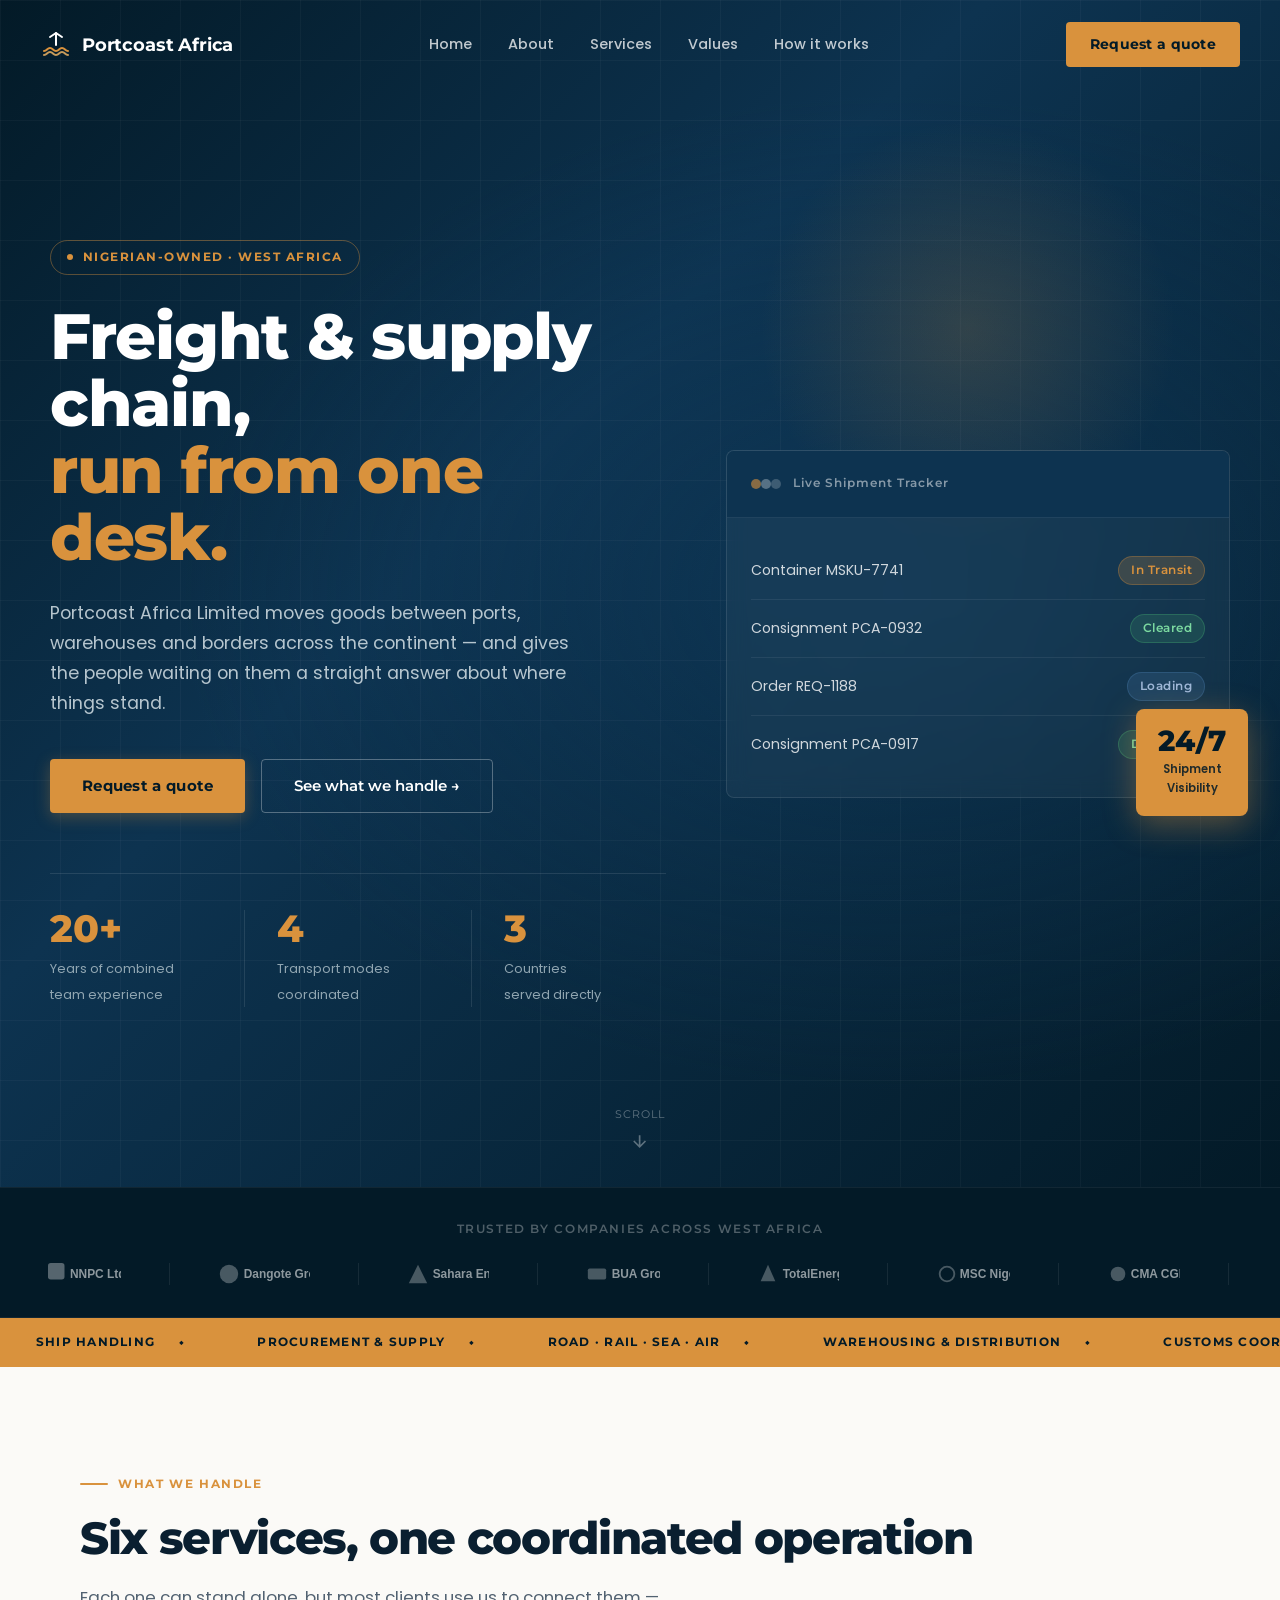
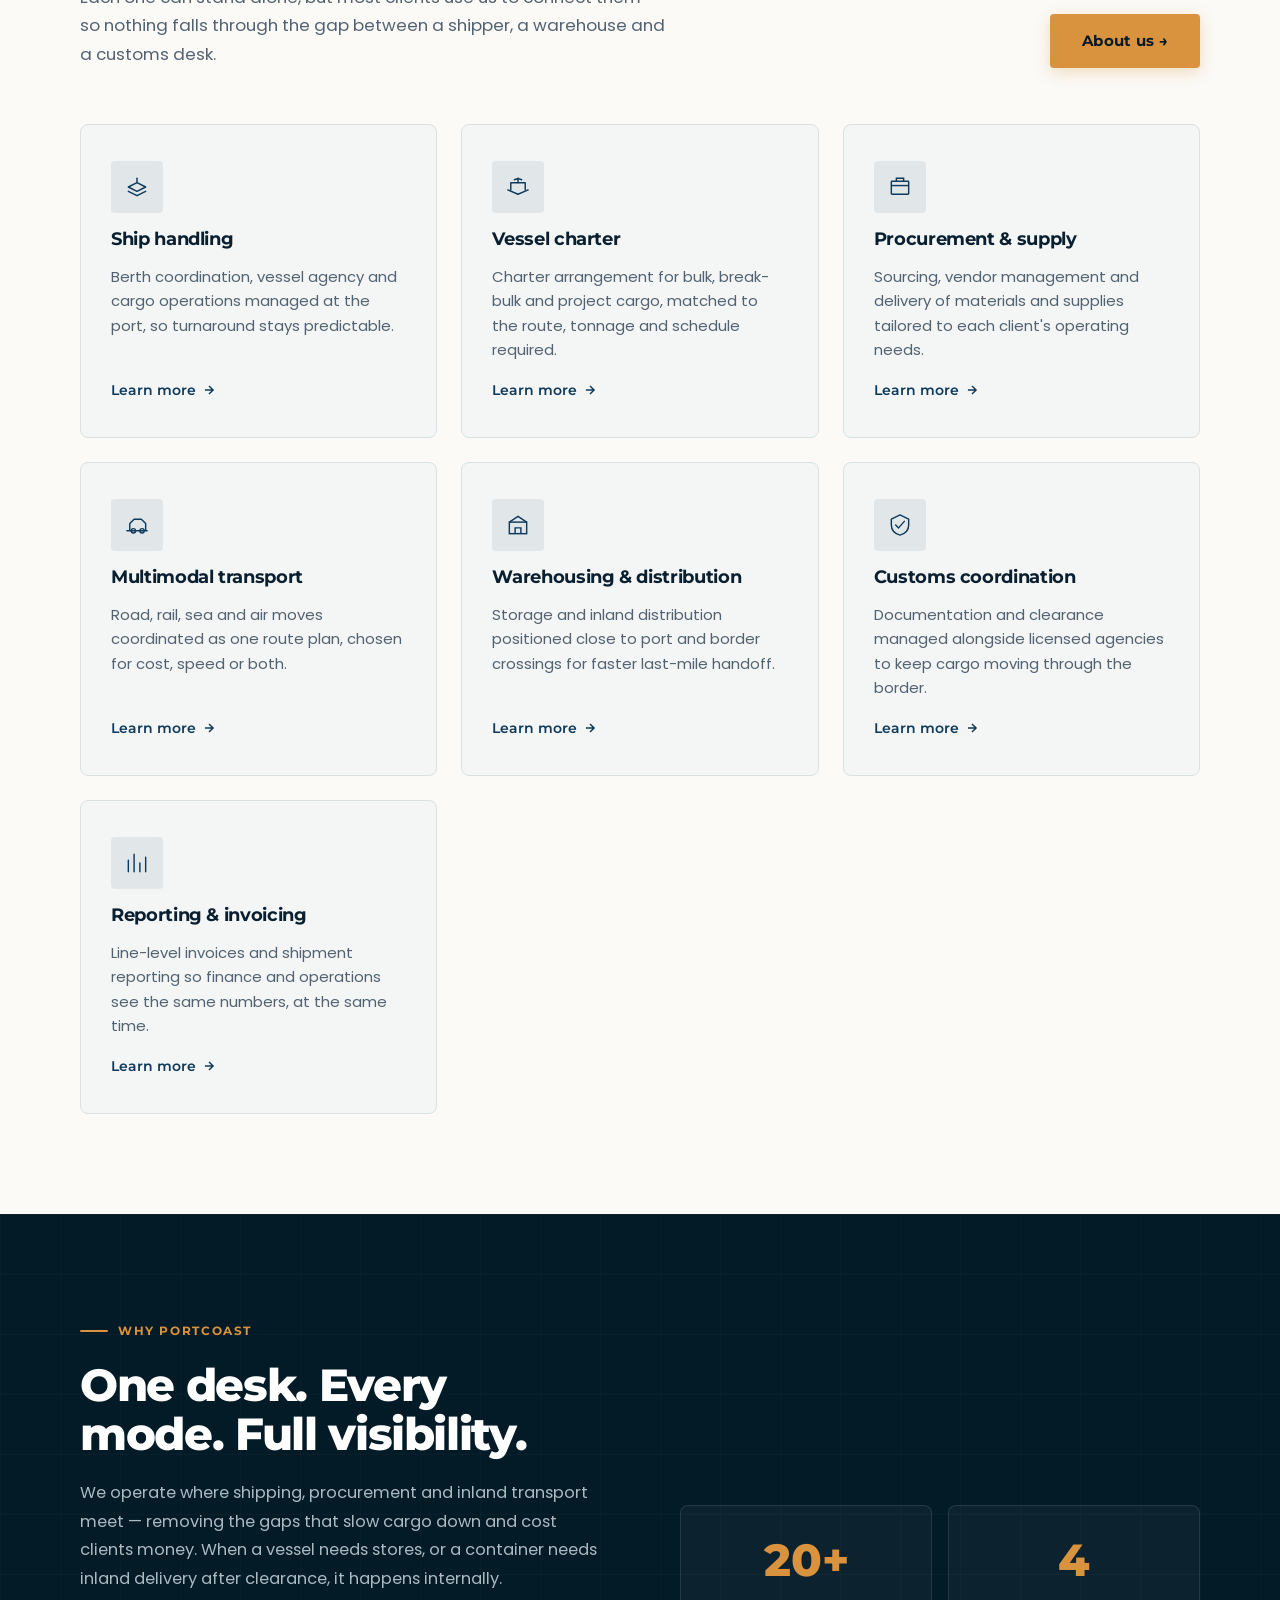
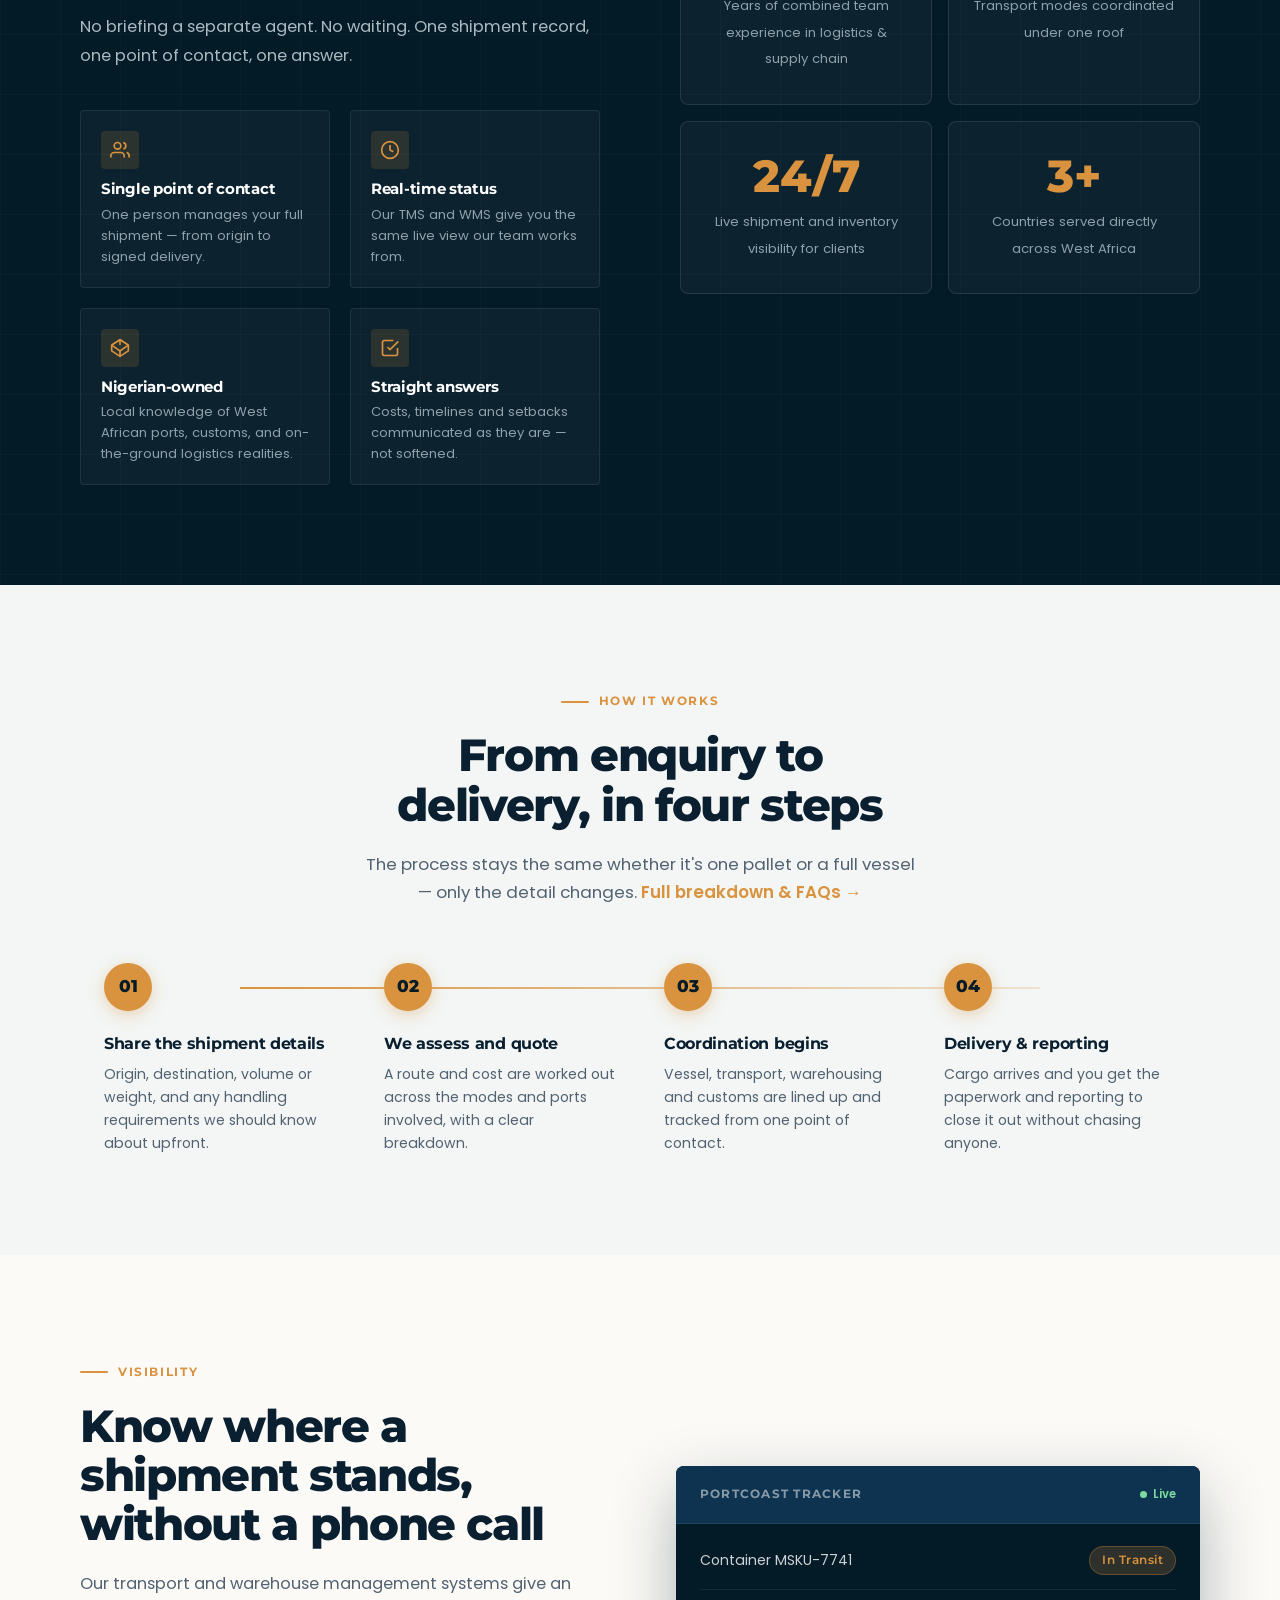
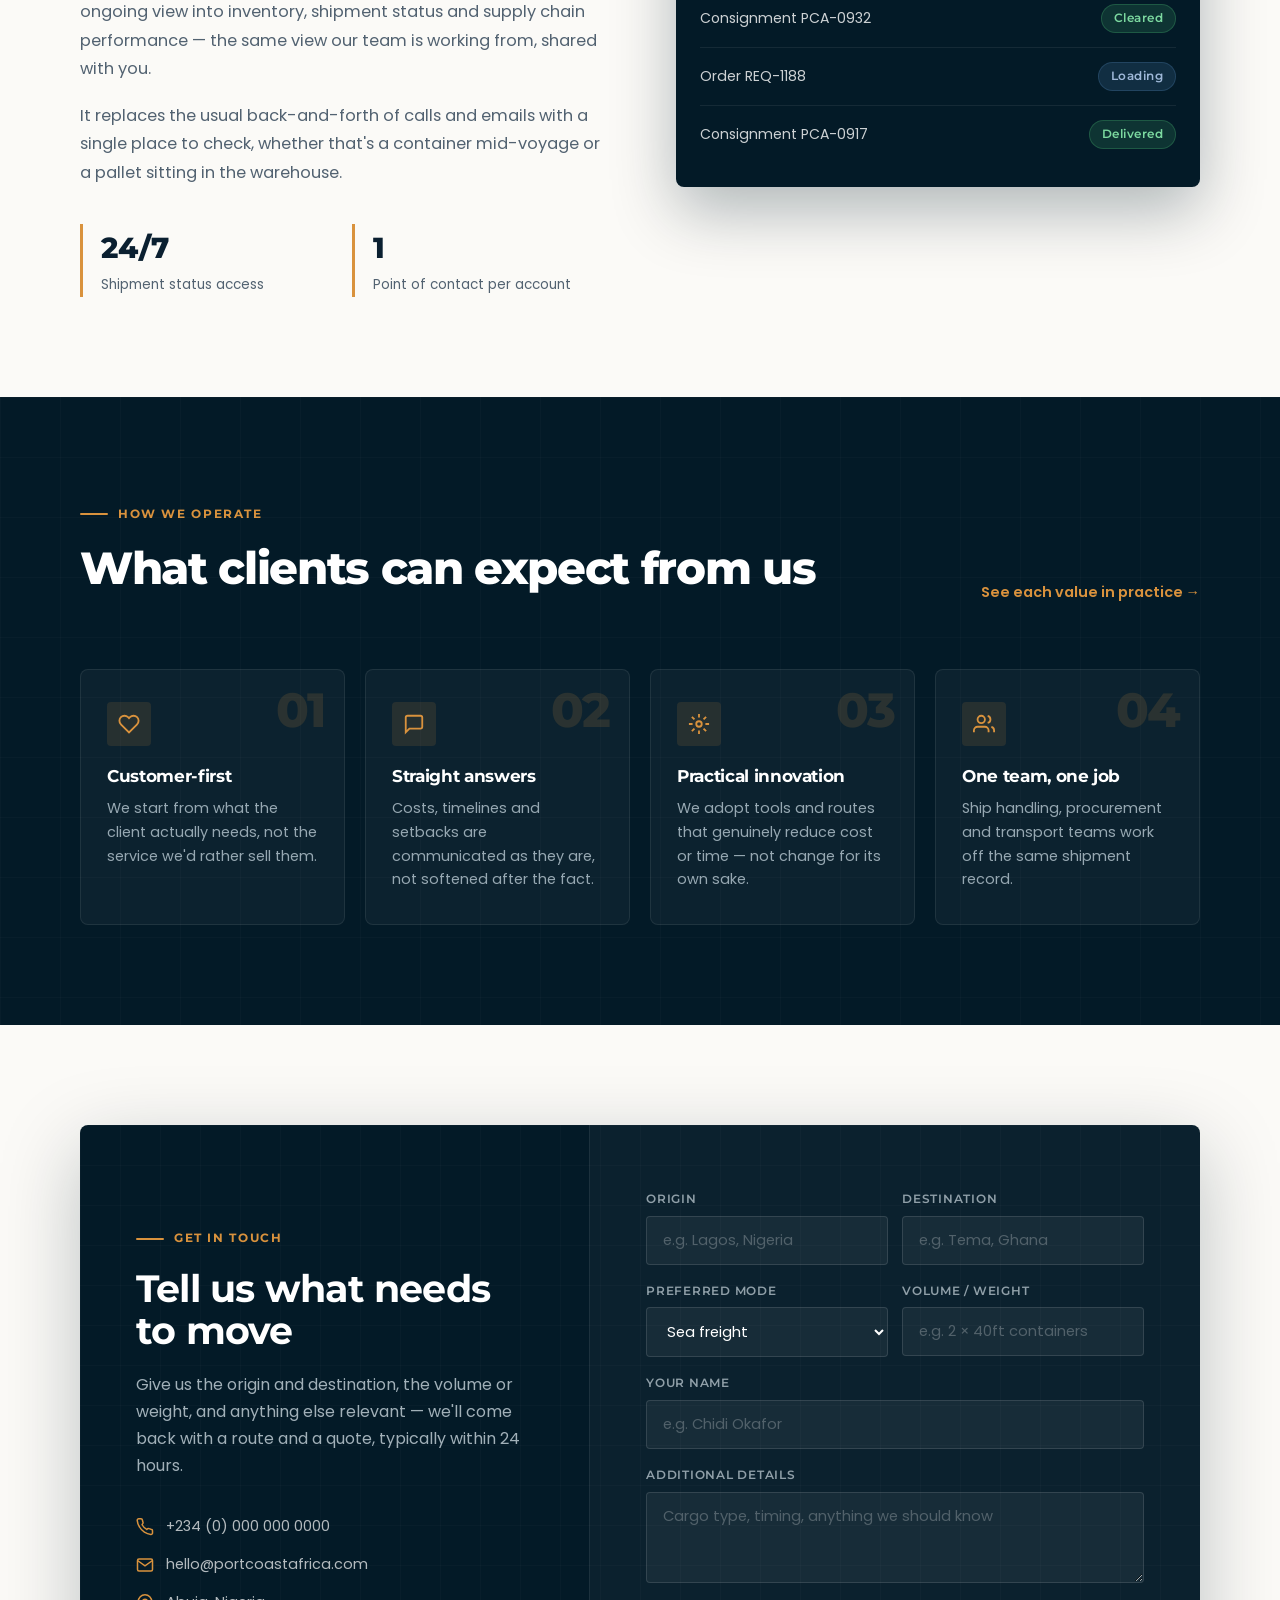
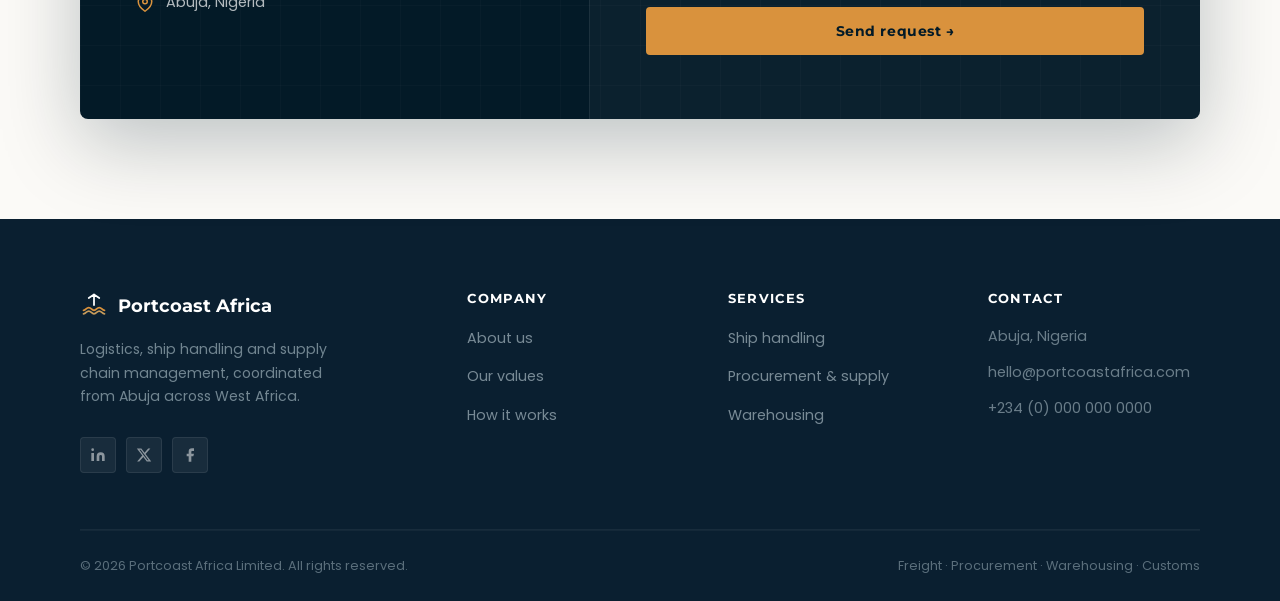
==== commit 6e56a06a: "commit" ====
--- a/index.html
+++ b/index.html
@@ -1,699 +1,1426 @@
-<!DOCTYPE html>
+<!doctype html>
 <html lang="en">
-
-<head>
-  <meta charset="UTF-8">
-  <meta name="viewport" content="width=device-width, initial-scale=1.0">
-  <title>Portcoast Africa Limited — Logistics, Ship Handling &amp; Supply Chain</title>
-  <meta name="description"
-    content="Portcoast Africa Limited moves goods between ports, warehouses and borders across West Africa — freight, ship handling and supply chain run from one desk.">
-  <link rel="preconnect" href="https://fonts.googleapis.com">
-  <link rel="preconnect" href="https://fonts.gstatic.com" crossorigin>
-  <link
-    href="https://fonts.googleapis.com/css2?family=Montserrat:wght@400;500;600;700;800&family=Poppins:wght@300;400;500;600;700&display=swap"
-    rel="stylesheet">
-  <link rel="stylesheet" href="styles.css">
-</head>
-
-<body>
-
-  <!-- ===== HEADER ===== -->
-  <header id="site-header">
-    <div class="wrap nav">
-      <a href="index.html" class="brand">
-        <svg class="mark" viewBox="0 0 32 32" fill="none" xmlns="http://www.w3.org/2000/svg">
-          <path d="M4 22C7 22 7 19 10 19C13 19 13 22 16 22C19 22 19 19 22 19C25 19 25 22 28 22" stroke="#D9923D"
-            stroke-width="2" stroke-linecap="round" />
-          <path d="M4 26C7 26 7 23 10 23C13 23 13 26 16 26C19 26 19 23 22 23C25 23 25 26 28 26" stroke="#C79B5B"
-            stroke-width="2" stroke-linecap="round" />
-          <path d="M16 4V16M16 4L22 8M16 4L10 8" stroke="#fff" stroke-width="2" stroke-linecap="round"
-            stroke-linejoin="round" />
+  <head>
+    <meta charset="UTF-8" />
+    <meta name="viewport" content="width=device-width, initial-scale=1.0" />
+    <title>
+      Portcoast Africa Limited — Logistics, Ship Handling &amp; Supply Chain
+    </title>
+    <meta
+      name="description"
+      content="Portcoast Africa Limited moves goods between ports, warehouses and borders across West Africa — freight, ship handling and supply chain run from one desk."
+    />
+    <link rel="preconnect" href="https://fonts.googleapis.com" />
+    <link rel="preconnect" href="https://fonts.gstatic.com" crossorigin />
+    <link
+      href="https://fonts.googleapis.com/css2?family=Montserrat:wght@400;500;600;700;800&family=Poppins:wght@300;400;500;600;700&display=swap"
+      rel="stylesheet"
+    />
+    <link rel="stylesheet" href="styles.css" />
+  </head>
+
+  <body>
+    <!-- ===== HEADER ===== -->
+    <header id="site-header">
+      <div class="wrap nav">
+        <a href="index.html" class="brand">
+          <svg
+            class="mark"
+            viewBox="0 0 32 32"
+            fill="none"
+            xmlns="http://www.w3.org/2000/svg"
+          >
+            <path
+              d="M4 22C7 22 7 19 10 19C13 19 13 22 16 22C19 22 19 19 22 19C25 19 25 22 28 22"
+              stroke="#D9923D"
+              stroke-width="2"
+              stroke-linecap="round"
+            />
+            <path
+              d="M4 26C7 26 7 23 10 23C13 23 13 26 16 26C19 26 19 23 22 23C25 23 25 26 28 26"
+              stroke="#C79B5B"
+              stroke-width="2"
+              stroke-linecap="round"
+            />
+            <path
+              d="M16 4V16M16 4L22 8M16 4L10 8"
+              stroke="#fff"
+              stroke-width="2"
+              stroke-linecap="round"
+              stroke-linejoin="round"
+            />
+          </svg>
+          Portcoast Africa
+        </a>
+        <ul class="navlinks">
+          <li><a href="index.html">Home</a></li>
+          <li><a href="about.html">About</a></li>
+          <li><a href="#services">Services</a></li>
+          <li><a href="values.html">Values</a></li>
+          <li><a href="#process">How it works</a></li>
+        </ul>
+        <a href="#quote" class="nav-cta">Request a quote</a>
+      </div>
+    </header>
+
+    <!-- ===== HERO ===== -->
+    <section class="hero" id="top">
+      <div class="hero-bg"></div>
+
+      <div class="wrap hero-inner">
+        <!-- Left: Copy -->
+        <div class="fade-up">
+          <div class="hero-eyebrow">
+            <span class="dot"></span>
+            Nigerian-owned · West Africa
+          </div>
+          <h1>
+            Freight &amp; supply chain,
+            <span class="accent">run from one desk.</span>
+          </h1>
+          <p class="lead">
+            Portcoast Africa Limited moves goods between ports, warehouses and
+            borders across the continent — and gives the people waiting on them
+            a straight answer about where things stand.
+          </p>
+          <div class="hero-ctas">
+            <a href="#quote" class="btn-primary">Request a quote</a>
+            <a href="#services" class="btn-ghost">See what we handle →</a>
+          </div>
+          <div class="hero-stats">
+            <div class="hero-stat">
+              <strong>20+</strong>
+              <span>Years of combined<br />team experience</span>
+            </div>
+            <div class="hero-stat">
+              <strong>4</strong>
+              <span>Transport modes<br />coordinated</span>
+            </div>
+            <div class="hero-stat">
+              <strong>3</strong>
+              <span>Countries<br />served directly</span>
+            </div>
+          </div>
+        </div>
+
+        <!-- Right: Live tracking visual -->
+        <div class="hero-visual fade-up fade-up-delay-2">
+          <div class="hero-card">
+            <div class="hero-card-top">
+              <div class="hero-card-dots">
+                <span></span><span></span><span></span>
+              </div>
+              <div class="hero-card-title">Live Shipment Tracker</div>
+            </div>
+            <div class="hero-card-body">
+              <div class="panel-row">
+                <span>Container MSKU-7741</span>
+                <span class="status in-transit">In Transit</span>
+              </div>
+              <div class="panel-row">
+                <span>Consignment PCA-0932</span>
+                <span class="status cleared">Cleared</span>
+              </div>
+              <div class="panel-row">
+                <span>Order REQ-1188</span>
+                <span class="status loading">Loading</span>
+              </div>
+              <div class="panel-row">
+                <span>Consignment PCA-0917</span>
+                <span class="status cleared">Delivered</span>
+              </div>
+            </div>
+          </div>
+          <div class="hero-badge">
+            <strong>24/7</strong>
+            <span>Shipment<br />Visibility</span>
+          </div>
+        </div>
+      </div>
+
+      <!-- Scroll cue -->
+      <div class="scroll-cue">
+        <span>Scroll</span>
+        <svg
+          viewBox="0 0 24 24"
+          fill="none"
+          stroke="currentColor"
+          stroke-width="2"
+        >
+          <path d="M12 5v14M5 12l7 7 7-7" />
         </svg>
-        Portcoast Africa
-      </a>
-      <ul class="navlinks">
-        <li><a href="index.html">Home</a></li>
-        <li><a href="about.html">About</a></li>
-        <li><a href="#services">Services</a></li>
-        <li><a href="values.html">Values</a></li>
-        <li><a href="how-it-works.html">How it works</a></li>
-      </ul>
-      <a href="#quote" class="nav-cta">Request a quote</a>
-    </div>
-  </header>
-
-  <!-- ===== HERO ===== -->
-  <section class="hero" id="top">
-    <div class="hero-bg"></div>
-
-    <div class="wrap hero-inner">
-      <!-- Left: Copy -->
-      <div class="fade-up">
-        <div class="hero-eyebrow">
-          <span class="dot"></span>
-          Nigerian-owned · West Africa
-        </div>
-        <h1>
-          Freight &amp; supply chain,
-          <span class="accent">run from one desk.</span>
-        </h1>
-        <p class="lead">Portcoast Africa Limited moves goods between ports, warehouses and borders across the
-          continent — and gives the people waiting on them a straight answer about where things stand.</p>
-        <div class="hero-ctas">
-          <a href="#quote" class="btn-primary">Request a quote</a>
-          <a href="#services" class="btn-ghost">See what we handle →</a>
-        </div>
-        <div class="hero-stats">
-          <div class="hero-stat">
-            <strong>20+</strong>
-            <span>Years of combined<br>team experience</span>
-          </div>
-          <div class="hero-stat">
-            <strong>4</strong>
-            <span>Transport modes<br>coordinated</span>
-          </div>
-          <div class="hero-stat">
-            <strong>3</strong>
-            <span>Countries<br>served directly</span>
-          </div>
-        </div>
       </div>
-
-      <!-- Right: Live tracking visual -->
-      <div class="hero-visual fade-up fade-up-delay-2">
-        <div class="hero-card">
-          <div class="hero-card-top">
-            <div class="hero-card-dots">
-              <span></span><span></span><span></span>
-            </div>
-            <div class="hero-card-title">Live Shipment Tracker</div>
-          </div>
-          <div class="hero-card-body">
-            <div class="panel-row">
-              <span>Container MSKU-7741</span>
-              <span class="status in-transit">In Transit</span>
-            </div>
-            <div class="panel-row">
-              <span>Consignment PCA-0932</span>
-              <span class="status cleared">Cleared</span>
-            </div>
-            <div class="panel-row">
-              <span>Order REQ-1188</span>
-              <span class="status loading">Loading</span>
-            </div>
-            <div class="panel-row">
-              <span>Consignment PCA-0917</span>
-              <span class="status cleared">Delivered</span>
-            </div>
-          </div>
-        </div>
-        <div class="hero-badge">
-          <strong>24/7</strong>
-          <span>Shipment<br>Visibility</span>
+    </section>
+
+    <!-- ===== PARTNER MARQUEE ===== -->
+    <div class="partners">
+      <div class="partners-label">Trusted by companies across West Africa</div>
+      <div class="marquee-track" id="marquee">
+        <!-- Set 1 -->
+        <div class="partner-item">
+          <div class="partner-logo">
+            <svg viewBox="0 0 80 24" fill="white">
+              <rect width="18" height="18" rx="3" fill="white" opacity="0.6" />
+              <text
+                x="24"
+                y="16"
+                font-family="sans-serif"
+                font-size="13"
+                font-weight="700"
+                fill="white"
+              >
+                NNPC Ltd
+              </text>
+            </svg>
+          </div>
+        </div>
+        <div class="partner-item">
+          <div class="partner-logo">
+            <svg viewBox="0 0 100 24" fill="white">
+              <circle cx="12" cy="12" r="10" fill="white" opacity="0.5" />
+              <text
+                x="28"
+                y="16"
+                font-family="sans-serif"
+                font-size="13"
+                font-weight="700"
+                fill="white"
+              >
+                Dangote Group
+              </text>
+            </svg>
+          </div>
+        </div>
+        <div class="partner-item">
+          <div class="partner-logo">
+            <svg viewBox="0 0 90 24" fill="white">
+              <polygon points="12,2 22,22 2,22" fill="white" opacity="0.5" />
+              <text
+                x="28"
+                y="16"
+                font-family="sans-serif"
+                font-size="13"
+                font-weight="700"
+                fill="white"
+              >
+                Sahara Energy
+              </text>
+            </svg>
+          </div>
+        </div>
+        <div class="partner-item">
+          <div class="partner-logo">
+            <svg viewBox="0 0 80 24" fill="white">
+              <rect
+                x="2"
+                y="6"
+                width="20"
+                height="12"
+                rx="2"
+                fill="white"
+                opacity="0.5"
+              />
+              <text
+                x="28"
+                y="16"
+                font-family="sans-serif"
+                font-size="13"
+                font-weight="700"
+                fill="white"
+              >
+                BUA Group
+              </text>
+            </svg>
+          </div>
+        </div>
+        <div class="partner-item">
+          <div class="partner-logo">
+            <svg viewBox="0 0 90 24" fill="white">
+              <path d="M12 2L20 20H4L12 2Z" fill="white" opacity="0.5" />
+              <text
+                x="28"
+                y="16"
+                font-family="sans-serif"
+                font-size="13"
+                font-weight="700"
+                fill="white"
+              >
+                TotalEnergies
+              </text>
+            </svg>
+          </div>
+        </div>
+        <div class="partner-item">
+          <div class="partner-logo">
+            <svg viewBox="0 0 80 24" fill="white">
+              <circle
+                cx="12"
+                cy="12"
+                r="8"
+                fill="none"
+                stroke="white"
+                stroke-width="2"
+                opacity="0.5"
+              />
+              <text
+                x="26"
+                y="16"
+                font-family="sans-serif"
+                font-size="13"
+                font-weight="700"
+                fill="white"
+              >
+                MSC Nigeria
+              </text>
+            </svg>
+          </div>
+        </div>
+        <div class="partner-item">
+          <div class="partner-logo">
+            <svg viewBox="0 0 80 24" fill="white">
+              <rect
+                width="16"
+                height="16"
+                x="4"
+                y="4"
+                rx="8"
+                fill="white"
+                opacity="0.5"
+              />
+              <text
+                x="26"
+                y="16"
+                font-family="sans-serif"
+                font-size="13"
+                font-weight="700"
+                fill="white"
+              >
+                CMA CGM
+              </text>
+            </svg>
+          </div>
+        </div>
+        <div class="partner-item">
+          <div class="partner-logo">
+            <svg viewBox="0 0 80 24" fill="white">
+              <rect
+                width="14"
+                height="14"
+                x="5"
+                y="5"
+                fill="white"
+                opacity="0.5"
+              />
+              <text
+                x="26"
+                y="16"
+                font-family="sans-serif"
+                font-size="13"
+                font-weight="700"
+                fill="white"
+              >
+                NPA
+              </text>
+            </svg>
+          </div>
+        </div>
+        <!-- Set 2 (duplicate for seamless loop) -->
+        <div class="partner-item">
+          <div class="partner-logo">
+            <svg viewBox="0 0 80 24" fill="white">
+              <rect width="18" height="18" rx="3" fill="white" opacity="0.6" />
+              <text
+                x="24"
+                y="16"
+                font-family="sans-serif"
+                font-size="13"
+                font-weight="700"
+                fill="white"
+              >
+                NNPC Ltd
+              </text>
+            </svg>
+          </div>
+        </div>
+        <div class="partner-item">
+          <div class="partner-logo">
+            <svg viewBox="0 0 100 24" fill="white">
+              <circle cx="12" cy="12" r="10" fill="white" opacity="0.5" />
+              <text
+                x="28"
+                y="16"
+                font-family="sans-serif"
+                font-size="13"
+                font-weight="700"
+                fill="white"
+              >
+                Dangote Group
+              </text>
+            </svg>
+          </div>
+        </div>
+        <div class="partner-item">
+          <div class="partner-logo">
+            <svg viewBox="0 0 90 24" fill="white">
+              <polygon points="12,2 22,22 2,22" fill="white" opacity="0.5" />
+              <text
+                x="28"
+                y="16"
+                font-family="sans-serif"
+                font-size="13"
+                font-weight="700"
+                fill="white"
+              >
+                Sahara Energy
+              </text>
+            </svg>
+          </div>
+        </div>
+        <div class="partner-item">
+          <div class="partner-logo">
+            <svg viewBox="0 0 80 24" fill="white">
+              <rect
+                x="2"
+                y="6"
+                width="20"
+                height="12"
+                rx="2"
+                fill="white"
+                opacity="0.5"
+              />
+              <text
+                x="28"
+                y="16"
+                font-family="sans-serif"
+                font-size="13"
+                font-weight="700"
+                fill="white"
+              >
+                BUA Group
+              </text>
+            </svg>
+          </div>
+        </div>
+        <div class="partner-item">
+          <div class="partner-logo">
+            <svg viewBox="0 0 90 24" fill="white">
+              <path d="M12 2L20 20H4L12 2Z" fill="white" opacity="0.5" />
+              <text
+                x="28"
+                y="16"
+                font-family="sans-serif"
+                font-size="13"
+                font-weight="700"
+                fill="white"
+              >
+                TotalEnergies
+              </text>
+            </svg>
+          </div>
+        </div>
+        <div class="partner-item">
+          <div class="partner-logo">
+            <svg viewBox="0 0 80 24" fill="white">
+              <circle
+                cx="12"
+                cy="12"
+                r="8"
+                fill="none"
+                stroke="white"
+                stroke-width="2"
+                opacity="0.5"
+              />
+              <text
+                x="26"
+                y="16"
+                font-family="sans-serif"
+                font-size="13"
+                font-weight="700"
+                fill="white"
+              >
+                MSC Nigeria
+              </text>
+            </svg>
+          </div>
+        </div>
+        <div class="partner-item">
+          <div class="partner-logo">
+            <svg viewBox="0 0 80 24" fill="white">
+              <rect
+                width="16"
+                height="16"
+                x="4"
+                y="4"
+                rx="8"
+                fill="white"
+                opacity="0.5"
+              />
+              <text
+                x="26"
+                y="16"
+                font-family="sans-serif"
+                font-size="13"
+                font-weight="700"
+                fill="white"
+              >
+                CMA CGM
+              </text>
+            </svg>
+          </div>
+        </div>
+        <div class="partner-item">
+          <div class="partner-logo">
+            <svg viewBox="0 0 80 24" fill="white">
+              <rect
+                width="14"
+                height="14"
+                x="5"
+                y="5"
+                fill="white"
+                opacity="0.5"
+              />
+              <text
+                x="26"
+                y="16"
+                font-family="sans-serif"
+                font-size="13"
+                font-weight="700"
+                fill="white"
+              >
+                NPA
+              </text>
+            </svg>
+          </div>
         </div>
       </div>
     </div>
 
-    <!-- Scroll cue -->
-    <div class="scroll-cue">
-      <span>Scroll</span>
-      <svg viewBox="0 0 24 24" fill="none" stroke="currentColor" stroke-width="2">
-        <path d="M12 5v14M5 12l7 7 7-7" />
-      </svg>
-    </div>
-  </section>
-
-  <!-- ===== PARTNER MARQUEE ===== -->
-  <div class="partners">
-    <div class="partners-label">Trusted by companies across West Africa</div>
-    <div class="marquee-track" id="marquee">
-      <!-- Set 1 -->
-      <div class="partner-item">
-        <div class="partner-logo">
-          <svg viewBox="0 0 80 24" fill="white"><rect width="18" height="18" rx="3" fill="white" opacity="0.6"/><text x="24" y="16" font-family="sans-serif" font-size="13" font-weight="700" fill="white">NNPC Ltd</text></svg>
-        </div>
-      </div>
-      <div class="partner-item">
-        <div class="partner-logo">
-          <svg viewBox="0 0 100 24" fill="white"><circle cx="12" cy="12" r="10" fill="white" opacity="0.5"/><text x="28" y="16" font-family="sans-serif" font-size="13" font-weight="700" fill="white">Dangote Group</text></svg>
-        </div>
-      </div>
-      <div class="partner-item">
-        <div class="partner-logo">
-          <svg viewBox="0 0 90 24" fill="white"><polygon points="12,2 22,22 2,22" fill="white" opacity="0.5"/><text x="28" y="16" font-family="sans-serif" font-size="13" font-weight="700" fill="white">Sahara Energy</text></svg>
-        </div>
-      </div>
-      <div class="partner-item">
-        <div class="partner-logo">
-          <svg viewBox="0 0 80 24" fill="white"><rect x="2" y="6" width="20" height="12" rx="2" fill="white" opacity="0.5"/><text x="28" y="16" font-family="sans-serif" font-size="13" font-weight="700" fill="white">BUA Group</text></svg>
-        </div>
-      </div>
-      <div class="partner-item">
-        <div class="partner-logo">
-          <svg viewBox="0 0 90 24" fill="white"><path d="M12 2L20 20H4L12 2Z" fill="white" opacity="0.5"/><text x="28" y="16" font-family="sans-serif" font-size="13" font-weight="700" fill="white">TotalEnergies</text></svg>
-        </div>
-      </div>
-      <div class="partner-item">
-        <div class="partner-logo">
-          <svg viewBox="0 0 80 24" fill="white"><circle cx="12" cy="12" r="8" fill="none" stroke="white" stroke-width="2" opacity="0.5"/><text x="26" y="16" font-family="sans-serif" font-size="13" font-weight="700" fill="white">MSC Nigeria</text></svg>
-        </div>
-      </div>
-      <div class="partner-item">
-        <div class="partner-logo">
-          <svg viewBox="0 0 80 24" fill="white"><rect width="16" height="16" x="4" y="4" rx="8" fill="white" opacity="0.5"/><text x="26" y="16" font-family="sans-serif" font-size="13" font-weight="700" fill="white">CMA CGM</text></svg>
-        </div>
-      </div>
-      <div class="partner-item">
-        <div class="partner-logo">
-          <svg viewBox="0 0 80 24" fill="white"><rect width="14" height="14" x="5" y="5" fill="white" opacity="0.5"/><text x="26" y="16" font-family="sans-serif" font-size="13" font-weight="700" fill="white">NPA</text></svg>
-        </div>
-      </div>
-      <!-- Set 2 (duplicate for seamless loop) -->
-      <div class="partner-item">
-        <div class="partner-logo">
-          <svg viewBox="0 0 80 24" fill="white"><rect width="18" height="18" rx="3" fill="white" opacity="0.6"/><text x="24" y="16" font-family="sans-serif" font-size="13" font-weight="700" fill="white">NNPC Ltd</text></svg>
-        </div>
-      </div>
-      <div class="partner-item">
-        <div class="partner-logo">
-          <svg viewBox="0 0 100 24" fill="white"><circle cx="12" cy="12" r="10" fill="white" opacity="0.5"/><text x="28" y="16" font-family="sans-serif" font-size="13" font-weight="700" fill="white">Dangote Group</text></svg>
-        </div>
-      </div>
-      <div class="partner-item">
-        <div class="partner-logo">
-          <svg viewBox="0 0 90 24" fill="white"><polygon points="12,2 22,22 2,22" fill="white" opacity="0.5"/><text x="28" y="16" font-family="sans-serif" font-size="13" font-weight="700" fill="white">Sahara Energy</text></svg>
-        </div>
-      </div>
-      <div class="partner-item">
-        <div class="partner-logo">
-          <svg viewBox="0 0 80 24" fill="white"><rect x="2" y="6" width="20" height="12" rx="2" fill="white" opacity="0.5"/><text x="28" y="16" font-family="sans-serif" font-size="13" font-weight="700" fill="white">BUA Group</text></svg>
-        </div>
-      </div>
-      <div class="partner-item">
-        <div class="partner-logo">
-          <svg viewBox="0 0 90 24" fill="white"><path d="M12 2L20 20H4L12 2Z" fill="white" opacity="0.5"/><text x="28" y="16" font-family="sans-serif" font-size="13" font-weight="700" fill="white">TotalEnergies</text></svg>
-        </div>
-      </div>
-      <div class="partner-item">
-        <div class="partner-logo">
-          <svg viewBox="0 0 80 24" fill="white"><circle cx="12" cy="12" r="8" fill="none" stroke="white" stroke-width="2" opacity="0.5"/><text x="26" y="16" font-family="sans-serif" font-size="13" font-weight="700" fill="white">MSC Nigeria</text></svg>
-        </div>
-      </div>
-      <div class="partner-item">
-        <div class="partner-logo">
-          <svg viewBox="0 0 80 24" fill="white"><rect width="16" height="16" x="4" y="4" rx="8" fill="white" opacity="0.5"/><text x="26" y="16" font-family="sans-serif" font-size="13" font-weight="700" fill="white">CMA CGM</text></svg>
-        </div>
-      </div>
-      <div class="partner-item">
-        <div class="partner-logo">
-          <svg viewBox="0 0 80 24" fill="white"><rect width="14" height="14" x="5" y="5" fill="white" opacity="0.5"/><text x="26" y="16" font-family="sans-serif" font-size="13" font-weight="700" fill="white">NPA</text></svg>
-        </div>
+    <!-- ===== SERVICES STRIP ===== -->
+    <div class="services-strip">
+      <div class="strip-track">
+        <span>Ship handling</span>
+        <span>Procurement &amp; supply</span>
+        <span>Road · Rail · Sea · Air</span>
+        <span>Warehousing &amp; distribution</span>
+        <span>Customs coordination</span>
+        <span>Reporting &amp; invoicing</span>
+        <span>Ship handling</span>
+        <span>Procurement &amp; supply</span>
+        <span>Road · Rail · Sea · Air</span>
+        <span>Warehousing &amp; distribution</span>
+        <span>Customs coordination</span>
+        <span>Reporting &amp; invoicing</span>
       </div>
     </div>
-  </div>
-
-  <!-- ===== SERVICES STRIP ===== -->
-  <div class="services-strip">
-    <div class="strip-track">
-      <span>Ship handling</span>
-      <span>Procurement &amp; supply</span>
-      <span>Road · Rail · Sea · Air</span>
-      <span>Warehousing &amp; distribution</span>
-      <span>Customs coordination</span>
-      <span>Reporting &amp; invoicing</span>
-      <span>Ship handling</span>
-      <span>Procurement &amp; supply</span>
-      <span>Road · Rail · Sea · Air</span>
-      <span>Warehousing &amp; distribution</span>
-      <span>Customs coordination</span>
-      <span>Reporting &amp; invoicing</span>
-    </div>
-  </div>
-
-  <!-- ===== SERVICES ===== -->
-  <section class="services" id="services">
-    <div class="wrap">
-      <div class="section-head-flex">
-        <div>
-          <div class="section-label">What we handle</div>
-          <h2 class="section-title">Six services, one coordinated operation</h2>
-          <p class="section-desc">Each one can stand alone, but most clients use us to connect them — so nothing falls
-            through the gap between a shipper, a warehouse and a customs desk.</p>
-        </div>
-        <a href="about.html" class="btn-primary" style="white-space:nowrap; flex-shrink:0;">About us →</a>
+
+    <!-- ===== SERVICES ===== -->
+    <section class="services" id="services">
+      <div class="wrap">
+        <div class="section-head-flex">
+          <div>
+            <div class="section-label">What we handle</div>
+            <h2 class="section-title">
+              Six services, one coordinated operation
+            </h2>
+            <p class="section-desc">
+              Each one can stand alone, but most clients use us to connect them
+              — so nothing falls through the gap between a shipper, a warehouse
+              and a customs desk.
+            </p>
+          </div>
+          <a
+            href="about.html"
+            class="btn-primary"
+            style="white-space: nowrap; flex-shrink: 0"
+            >About us →</a
+          >
+        </div>
+
+        <div class="service-grid">
+          <div class="service-card fade-up">
+            <div class="service-icon">
+              <svg viewBox="0 0 36 36" fill="none">
+                <path
+                  d="M6 24L18 30L30 24"
+                  stroke="currentColor"
+                  stroke-width="2"
+                  stroke-linecap="round"
+                  stroke-linejoin="round"
+                />
+                <path
+                  d="M6 18L18 24L30 18L18 12L6 18Z"
+                  stroke="currentColor"
+                  stroke-width="2"
+                  stroke-linecap="round"
+                  stroke-linejoin="round"
+                />
+                <path
+                  d="M18 12V6"
+                  stroke="currentColor"
+                  stroke-width="2"
+                  stroke-linecap="round"
+                />
+              </svg>
+            </div>
+            <h3>Ship handling</h3>
+            <p>
+              Berth coordination, vessel agency and cargo operations managed at
+              the port, so turnaround stays predictable.
+            </p>
+            <a href="ship-handling.html" class="service-link"
+              >Learn more
+              <svg
+                width="14"
+                height="14"
+                viewBox="0 0 24 24"
+                fill="none"
+                stroke="currentColor"
+                stroke-width="2.5"
+              >
+                <path d="M5 12h14M12 5l7 7-7 7" />
+              </svg>
+            </a>
+          </div>
+
+          <div class="service-card fade-up fade-up-delay-1">
+            <div class="service-icon">
+              <svg viewBox="0 0 36 36" fill="none">
+                <path
+                  d="M4 22L18 28L32 22"
+                  stroke="currentColor"
+                  stroke-width="2"
+                  stroke-linecap="round"
+                  stroke-linejoin="round"
+                />
+                <path
+                  d="M8 22V12H28V22"
+                  stroke="currentColor"
+                  stroke-width="2"
+                  stroke-linecap="round"
+                  stroke-linejoin="round"
+                />
+                <path
+                  d="M18 12V6M18 6L23 8M18 6L13 8"
+                  stroke="currentColor"
+                  stroke-width="2"
+                  stroke-linecap="round"
+                  stroke-linejoin="round"
+                />
+              </svg>
+            </div>
+            <h3>Vessel charter</h3>
+            <p>
+              Charter arrangement for bulk, break-bulk and project cargo,
+              matched to the route, tonnage and schedule required.
+            </p>
+            <a href="vessel-charter.html" class="service-link"
+              >Learn more
+              <svg
+                width="14"
+                height="14"
+                viewBox="0 0 24 24"
+                fill="none"
+                stroke="currentColor"
+                stroke-width="2.5"
+              >
+                <path d="M5 12h14M12 5l7 7-7 7" />
+              </svg>
+            </a>
+          </div>
+
+          <div class="service-card fade-up fade-up-delay-2">
+            <div class="service-icon">
+              <svg viewBox="0 0 36 36" fill="none">
+                <rect
+                  x="6"
+                  y="10"
+                  width="24"
+                  height="18"
+                  rx="1"
+                  stroke="currentColor"
+                  stroke-width="2"
+                />
+                <path d="M6 16H30" stroke="currentColor" stroke-width="2" />
+                <path
+                  d="M13 10V6H23V10"
+                  stroke="currentColor"
+                  stroke-width="2"
+                />
+              </svg>
+            </div>
+            <h3>Procurement &amp; supply</h3>
+            <p>
+              Sourcing, vendor management and delivery of materials and supplies
+              tailored to each client's operating needs.
+            </p>
+            <a href="procurement-supply.html" class="service-link"
+              >Learn more
+              <svg
+                width="14"
+                height="14"
+                viewBox="0 0 24 24"
+                fill="none"
+                stroke="currentColor"
+                stroke-width="2.5"
+              >
+                <path d="M5 12h14M12 5l7 7-7 7" />
+              </svg>
+            </a>
+          </div>
+
+          <div class="service-card fade-up fade-up-delay-3">
+            <div class="service-icon">
+              <svg viewBox="0 0 36 36" fill="none">
+                <path
+                  d="M4 26H32M8 26V16L14 10H24L30 16V26"
+                  stroke="currentColor"
+                  stroke-width="2"
+                  stroke-linecap="round"
+                  stroke-linejoin="round"
+                />
+                <circle
+                  cx="13"
+                  cy="26"
+                  r="3"
+                  stroke="currentColor"
+                  stroke-width="2"
+                />
+                <circle
+                  cx="25"
+                  cy="26"
+                  r="3"
+                  stroke="currentColor"
+                  stroke-width="2"
+                />
+              </svg>
+            </div>
+            <h3>Multimodal transport</h3>
+            <p>
+              Road, rail, sea and air moves coordinated as one route plan,
+              chosen for cost, speed or both.
+            </p>
+            <a href="multimodal-transport.html" class="service-link"
+              >Learn more
+              <svg
+                width="14"
+                height="14"
+                viewBox="0 0 24 24"
+                fill="none"
+                stroke="currentColor"
+                stroke-width="2.5"
+              >
+                <path d="M5 12h14M12 5l7 7-7 7" />
+              </svg>
+            </a>
+          </div>
+
+          <div class="service-card fade-up fade-up-delay-4">
+            <div class="service-icon">
+              <svg viewBox="0 0 36 36" fill="none">
+                <rect
+                  x="6"
+                  y="14"
+                  width="24"
+                  height="16"
+                  stroke="currentColor"
+                  stroke-width="2"
+                />
+                <path
+                  d="M6 14L18 6L30 14"
+                  stroke="currentColor"
+                  stroke-width="2"
+                  stroke-linejoin="round"
+                />
+                <path
+                  d="M14 30V22H22V30"
+                  stroke="currentColor"
+                  stroke-width="2"
+                />
+              </svg>
+            </div>
+            <h3>Warehousing &amp; distribution</h3>
+            <p>
+              Storage and inland distribution positioned close to port and
+              border crossings for faster last-mile handoff.
+            </p>
+            <a href="warehousing.html" class="service-link"
+              >Learn more
+              <svg
+                width="14"
+                height="14"
+                viewBox="0 0 24 24"
+                fill="none"
+                stroke="currentColor"
+                stroke-width="2.5"
+              >
+                <path d="M5 12h14M12 5l7 7-7 7" />
+              </svg>
+            </a>
+          </div>
+
+          <div class="service-card fade-up fade-up-delay-5">
+            <div class="service-icon">
+              <svg viewBox="0 0 36 36" fill="none">
+                <path
+                  d="M18 4L30 10V18C30 25 25 30 18 32C11 30 6 25 6 18V10L18 4Z"
+                  stroke="currentColor"
+                  stroke-width="2"
+                  stroke-linejoin="round"
+                />
+                <path
+                  d="M12 18L16 22L24 13"
+                  stroke="currentColor"
+                  stroke-width="2"
+                  stroke-linecap="round"
+                  stroke-linejoin="round"
+                />
+              </svg>
+            </div>
+            <h3>Customs coordination</h3>
+            <p>
+              Documentation and clearance managed alongside licensed agencies to
+              keep cargo moving through the border.
+            </p>
+            <a href="customs-coordination.html" class="service-link"
+              >Learn more
+              <svg
+                width="14"
+                height="14"
+                viewBox="0 0 24 24"
+                fill="none"
+                stroke="currentColor"
+                stroke-width="2.5"
+              >
+                <path d="M5 12h14M12 5l7 7-7 7" />
+              </svg>
+            </a>
+          </div>
+
+          <div class="service-card fade-up fade-up-delay-5">
+            <div class="service-icon">
+              <svg viewBox="0 0 36 36" fill="none">
+                <path
+                  d="M6 30V14M14 30V6M22 30V18M30 30V10"
+                  stroke="currentColor"
+                  stroke-width="2"
+                  stroke-linecap="round"
+                />
+              </svg>
+            </div>
+            <h3>Reporting &amp; invoicing</h3>
+            <p>
+              Line-level invoices and shipment reporting so finance and
+              operations see the same numbers, at the same time.
+            </p>
+            <a href="reporting-invoicing.html" class="service-link"
+              >Learn more
+              <svg
+                width="14"
+                height="14"
+                viewBox="0 0 24 24"
+                fill="none"
+                stroke="currentColor"
+                stroke-width="2.5"
+              >
+                <path d="M5 12h14M12 5l7 7-7 7" />
+              </svg>
+            </a>
+          </div>
+        </div>
       </div>
-
-      <div class="service-grid">
-        <div class="service-card fade-up">
-          <div class="service-icon">
-            <svg viewBox="0 0 36 36" fill="none">
-              <path d="M6 24L18 30L30 24" stroke="currentColor" stroke-width="2" stroke-linecap="round"
-                stroke-linejoin="round" />
-              <path d="M6 18L18 24L30 18L18 12L6 18Z" stroke="currentColor" stroke-width="2" stroke-linecap="round"
-                stroke-linejoin="round" />
-              <path d="M18 12V6" stroke="currentColor" stroke-width="2" stroke-linecap="round" />
-            </svg>
-          </div>
-          <h3>Ship handling</h3>
-          <p>Berth coordination, vessel agency and cargo operations managed at the port, so turnaround stays
-            predictable.</p>
-          <a href="ship-handling.html" class="service-link">Learn more
-            <svg width="14" height="14" viewBox="0 0 24 24" fill="none" stroke="currentColor" stroke-width="2.5"><path d="M5 12h14M12 5l7 7-7 7"/></svg>
-          </a>
-        </div>
-
-        <div class="service-card fade-up fade-up-delay-1">
-          <div class="service-icon">
-            <svg viewBox="0 0 36 36" fill="none">
-              <rect x="6" y="10" width="24" height="18" rx="1" stroke="currentColor" stroke-width="2" />
-              <path d="M6 16H30" stroke="currentColor" stroke-width="2" />
-              <path d="M13 10V6H23V10" stroke="currentColor" stroke-width="2" />
-            </svg>
-          </div>
-          <h3>Procurement &amp; supply</h3>
-          <p>Sourcing, vendor management and delivery of materials and supplies tailored to each client's operating
-            needs.</p>
-          <a href="procurement-supply.html" class="service-link">Learn more
-            <svg width="14" height="14" viewBox="0 0 24 24" fill="none" stroke="currentColor" stroke-width="2.5"><path d="M5 12h14M12 5l7 7-7 7"/></svg>
-          </a>
-        </div>
-
-        <div class="service-card fade-up fade-up-delay-2">
-          <div class="service-icon">
-            <svg viewBox="0 0 36 36" fill="none">
-              <path d="M4 26H32M8 26V16L14 10H24L30 16V26" stroke="currentColor" stroke-width="2"
-                stroke-linecap="round" stroke-linejoin="round" />
-              <circle cx="13" cy="26" r="3" stroke="currentColor" stroke-width="2" />
-              <circle cx="25" cy="26" r="3" stroke="currentColor" stroke-width="2" />
-            </svg>
-          </div>
-          <h3>Multimodal transport</h3>
-          <p>Road, rail, sea and air moves coordinated as one route plan, chosen for cost, speed or both.</p>
-          <a href="#" class="service-link">Learn more
-            <svg width="14" height="14" viewBox="0 0 24 24" fill="none" stroke="currentColor" stroke-width="2.5"><path d="M5 12h14M12 5l7 7-7 7"/></svg>
-          </a>
-        </div>
-
-        <div class="service-card fade-up fade-up-delay-1">
-          <div class="service-icon">
-            <svg viewBox="0 0 36 36" fill="none">
-              <rect x="6" y="14" width="24" height="16" stroke="currentColor" stroke-width="2" />
-              <path d="M6 14L18 6L30 14" stroke="currentColor" stroke-width="2" stroke-linejoin="round" />
-              <path d="M14 30V22H22V30" stroke="currentColor" stroke-width="2" />
-            </svg>
-          </div>
-          <h3>Warehousing &amp; distribution</h3>
-          <p>Storage and inland distribution positioned close to port and border crossings for faster last-mile handoff.
+    </section>
+
+    <!-- ===== WHY US ===== -->
+    <section class="why" id="why">
+      <div class="wrap why-grid">
+        <!-- Left: copy + feature tiles -->
+        <div class="why-copy fade-up">
+          <div class="section-label">Why Portcoast</div>
+          <h2 class="section-title">One desk. Every mode. Full visibility.</h2>
+          <p>
+            We operate where shipping, procurement and inland transport meet —
+            removing the gaps that slow cargo down and cost clients money. When
+            a vessel needs stores, or a container needs inland delivery after
+            clearance, it happens internally.
           </p>
-          <a href="warehousing.html" class="service-link">Learn more
-            <svg width="14" height="14" viewBox="0 0 24 24" fill="none" stroke="currentColor" stroke-width="2.5"><path d="M5 12h14M12 5l7 7-7 7"/></svg>
-          </a>
-        </div>
-
-        <div class="service-card fade-up fade-up-delay-2">
-          <div class="service-icon">
-            <svg viewBox="0 0 36 36" fill="none">
-              <path d="M18 4L30 10V18C30 25 25 30 18 32C11 30 6 25 6 18V10L18 4Z" stroke="currentColor"
-                stroke-width="2" stroke-linejoin="round" />
-              <path d="M12 18L16 22L24 13" stroke="currentColor" stroke-width="2" stroke-linecap="round"
-                stroke-linejoin="round" />
-            </svg>
-          </div>
-          <h3>Customs coordination</h3>
-          <p>Documentation and clearance managed alongside licensed agencies to keep cargo moving through the border.
+          <p>
+            No briefing a separate agent. No waiting. One shipment record, one
+            point of contact, one answer.
           </p>
-          <a href="#" class="service-link">Learn more
-            <svg width="14" height="14" viewBox="0 0 24 24" fill="none" stroke="currentColor" stroke-width="2.5"><path d="M5 12h14M12 5l7 7-7 7"/></svg>
-          </a>
-        </div>
-
-        <div class="service-card fade-up fade-up-delay-3">
-          <div class="service-icon">
-            <svg viewBox="0 0 36 36" fill="none">
-              <path d="M6 30V14M14 30V6M22 30V18M30 30V10" stroke="currentColor" stroke-width="2"
-                stroke-linecap="round" />
-            </svg>
-          </div>
-          <h3>Reporting &amp; invoicing</h3>
-          <p>Line-level invoices and shipment reporting so finance and operations see the same numbers, at the same
-            time.</p>
-          <a href="#" class="service-link">Learn more
-            <svg width="14" height="14" viewBox="0 0 24 24" fill="none" stroke="currentColor" stroke-width="2.5"><path d="M5 12h14M12 5l7 7-7 7"/></svg>
-          </a>
+          <div class="why-features">
+            <div class="why-feature">
+              <div class="why-feature-icon">
+                <svg
+                  viewBox="0 0 24 24"
+                  fill="none"
+                  stroke="currentColor"
+                  stroke-width="2"
+                >
+                  <path d="M17 21v-2a4 4 0 0 0-4-4H5a4 4 0 0 0-4 4v2" />
+                  <circle cx="9" cy="7" r="4" />
+                  <path d="M23 21v-2a4 4 0 0 0-3-3.87" />
+                  <path d="M16 3.13a4 4 0 0 1 0 7.75" />
+                </svg>
+              </div>
+              <h4>Single point of contact</h4>
+              <p>
+                One person manages your full shipment — from origin to signed
+                delivery.
+              </p>
+            </div>
+            <div class="why-feature">
+              <div class="why-feature-icon">
+                <svg
+                  viewBox="0 0 24 24"
+                  fill="none"
+                  stroke="currentColor"
+                  stroke-width="2"
+                >
+                  <circle cx="12" cy="12" r="10" />
+                  <polyline points="12,6 12,12 16,14" />
+                </svg>
+              </div>
+              <h4>Real-time status</h4>
+              <p>
+                Our TMS and WMS give you the same live view our team works from.
+              </p>
+            </div>
+            <div class="why-feature">
+              <div class="why-feature-icon">
+                <svg
+                  viewBox="0 0 24 24"
+                  fill="none"
+                  stroke="currentColor"
+                  stroke-width="2"
+                >
+                  <polygon points="12,2 22,8.5 22,15.5 12,22 2,15.5 2,8.5" />
+                  <line x1="12" y1="22" x2="12" y2="15.5" />
+                  <polyline points="22,8.5 12,15.5 2,8.5" />
+                  <polyline points="2,8.5 12,2 22,8.5" />
+                  <line x1="12" y1="2" x2="12" y2="8.5" />
+                </svg>
+              </div>
+              <h4>Nigerian-owned</h4>
+              <p>
+                Local knowledge of West African ports, customs, and
+                on-the-ground logistics realities.
+              </p>
+            </div>
+            <div class="why-feature">
+              <div class="why-feature-icon">
+                <svg
+                  viewBox="0 0 24 24"
+                  fill="none"
+                  stroke="currentColor"
+                  stroke-width="2"
+                >
+                  <path d="M9 11l3 3L22 4" />
+                  <path
+                    d="M21 12v7a2 2 0 0 1-2 2H5a2 2 0 0 1-2-2V5a2 2 0 0 1 2-2h11"
+                  />
+                </svg>
+              </div>
+              <h4>Straight answers</h4>
+              <p>
+                Costs, timelines and setbacks communicated as they are — not
+                softened.
+              </p>
+            </div>
+          </div>
+        </div>
+
+        <!-- Right: metric cards -->
+        <div class="why-metrics fade-up fade-up-delay-2">
+          <div class="metric-card">
+            <strong>20+</strong>
+            <span
+              >Years of combined team experience in logistics &amp; supply
+              chain</span
+            >
+          </div>
+          <div class="metric-card">
+            <strong>4</strong>
+            <span>Transport modes coordinated under one roof</span>
+          </div>
+          <div class="metric-card">
+            <strong>24/7</strong>
+            <span>Live shipment and inventory visibility for clients</span>
+          </div>
+          <div class="metric-card">
+            <strong>3+</strong>
+            <span>Countries served directly across West Africa</span>
+          </div>
         </div>
       </div>
-    </div>
-  </section>
-
-  <!-- ===== WHY US ===== -->
-  <section class="why" id="why">
-    <div class="wrap why-grid">
-      <!-- Left: copy + feature tiles -->
-      <div class="why-copy fade-up">
-        <div class="section-label">Why Portcoast</div>
-        <h2 class="section-title">One desk. Every mode. Full visibility.</h2>
-        <p>We operate where shipping, procurement and inland transport meet — removing the gaps that slow cargo down and
-          cost clients money. When a vessel needs stores, or a container needs inland delivery after clearance, it
-          happens internally.</p>
-        <p>No briefing a separate agent. No waiting. One shipment record, one point of contact, one answer.</p>
-        <div class="why-features">
-          <div class="why-feature">
-            <div class="why-feature-icon">
-              <svg viewBox="0 0 24 24" fill="none" stroke="currentColor" stroke-width="2"><path d="M17 21v-2a4 4 0 0 0-4-4H5a4 4 0 0 0-4 4v2"/><circle cx="9" cy="7" r="4"/><path d="M23 21v-2a4 4 0 0 0-3-3.87"/><path d="M16 3.13a4 4 0 0 1 0 7.75"/></svg>
-            </div>
-            <h4>Single point of contact</h4>
-            <p>One person manages your full shipment — from origin to signed delivery.</p>
-          </div>
-          <div class="why-feature">
-            <div class="why-feature-icon">
-              <svg viewBox="0 0 24 24" fill="none" stroke="currentColor" stroke-width="2"><circle cx="12" cy="12" r="10"/><polyline points="12,6 12,12 16,14"/></svg>
-            </div>
-            <h4>Real-time status</h4>
-            <p>Our TMS and WMS give you the same live view our team works from.</p>
-          </div>
-          <div class="why-feature">
-            <div class="why-feature-icon">
-              <svg viewBox="0 0 24 24" fill="none" stroke="currentColor" stroke-width="2"><polygon points="12,2 22,8.5 22,15.5 12,22 2,15.5 2,8.5"/><line x1="12" y1="22" x2="12" y2="15.5"/><polyline points="22,8.5 12,15.5 2,8.5"/><polyline points="2,8.5 12,2 22,8.5"/><line x1="12" y1="2" x2="12" y2="8.5"/></svg>
-            </div>
-            <h4>Nigerian-owned</h4>
-            <p>Local knowledge of West African ports, customs, and on-the-ground logistics realities.</p>
-          </div>
-          <div class="why-feature">
-            <div class="why-feature-icon">
-              <svg viewBox="0 0 24 24" fill="none" stroke="currentColor" stroke-width="2"><path d="M9 11l3 3L22 4"/><path d="M21 12v7a2 2 0 0 1-2 2H5a2 2 0 0 1-2-2V5a2 2 0 0 1 2-2h11"/></svg>
-            </div>
-            <h4>Straight answers</h4>
-            <p>Costs, timelines and setbacks communicated as they are — not softened.</p>
+    </section>
+
+    <!-- ===== HOW IT WORKS ===== -->
+    <section class="process" id="process">
+      <div class="wrap">
+        <div style="text-align: center; max-width: 560px; margin: 0 auto 0">
+          <div class="section-label" style="justify-content: center">
+            How it works
+          </div>
+          <h2 class="section-title">From enquiry to delivery, in four steps</h2>
+          <p class="section-desc" style="margin: 0 auto">
+            The process stays the same whether it's one pallet or a full vessel
+            — only the detail changes.
+            <a
+              href="how-it-works.html"
+              style="
+                color: var(--sand);
+                text-decoration: none;
+                font-weight: 600;
+                white-space: nowrap;
+              "
+              >Full breakdown &amp; FAQs →</a
+            >
+          </p>
+        </div>
+        <div class="steps-grid">
+          <div class="step fade-up">
+            <div class="step-num">01</div>
+            <h3>Share the shipment details</h3>
+            <p>
+              Origin, destination, volume or weight, and any handling
+              requirements we should know about upfront.
+            </p>
+          </div>
+          <div class="step fade-up fade-up-delay-1">
+            <div class="step-num">02</div>
+            <h3>We assess and quote</h3>
+            <p>
+              A route and cost are worked out across the modes and ports
+              involved, with a clear breakdown.
+            </p>
+          </div>
+          <div class="step fade-up fade-up-delay-2">
+            <div class="step-num">03</div>
+            <h3>Coordination begins</h3>
+            <p>
+              Vessel, transport, warehousing and customs are lined up and
+              tracked from one point of contact.
+            </p>
+          </div>
+          <div class="step fade-up fade-up-delay-3">
+            <div class="step-num">04</div>
+            <h3>Delivery &amp; reporting</h3>
+            <p>
+              Cargo arrives and you get the paperwork and reporting to close it
+              out without chasing anyone.
+            </p>
           </div>
         </div>
       </div>
-
-      <!-- Right: metric cards -->
-      <div class="why-metrics fade-up fade-up-delay-2">
-        <div class="metric-card">
-          <strong>20+</strong>
-          <span>Years of combined team experience in logistics &amp; supply chain</span>
-        </div>
-        <div class="metric-card">
-          <strong>4</strong>
-          <span>Transport modes coordinated under one roof</span>
-        </div>
-        <div class="metric-card">
-          <strong>24/7</strong>
-          <span>Live shipment and inventory visibility for clients</span>
-        </div>
-        <div class="metric-card">
-          <strong>3+</strong>
-          <span>Countries served directly across West Africa</span>
+    </section>
+
+    <!-- ===== VISIBILITY / TECH ===== -->
+    <section class="tech" id="visibility">
+      <div class="wrap tech-grid">
+        <div class="tech-copy fade-up">
+          <div class="section-label">Visibility</div>
+          <h2 class="section-title">
+            Know where a shipment stands, without a phone call
+          </h2>
+          <p>
+            Our transport and warehouse management systems give an ongoing view
+            into inventory, shipment status and supply chain performance — the
+            same view our team is working from, shared with you.
+          </p>
+          <p>
+            It replaces the usual back-and-forth of calls and emails with a
+            single place to check, whether that's a container mid-voyage or a
+            pallet sitting in the warehouse.
+          </p>
+          <div class="tech-metrics">
+            <div class="metric">
+              <strong>24/7</strong>
+              <span>Shipment status access</span>
+            </div>
+            <div class="metric">
+              <strong>1</strong>
+              <span>Point of contact per account</span>
+            </div>
+          </div>
+        </div>
+        <div class="fade-up fade-up-delay-2">
+          <div class="panel">
+            <div class="panel-header">
+              <div class="panel-header-title">Portcoast Tracker</div>
+              <div class="panel-live">Live</div>
+            </div>
+            <div class="panel-body">
+              <div class="panel-row">
+                <span>Container MSKU-7741</span>
+                <span class="status in-transit">In Transit</span>
+              </div>
+              <div class="panel-row">
+                <span>Consignment PCA-0932</span>
+                <span class="status cleared">Cleared</span>
+              </div>
+              <div class="panel-row">
+                <span>Order REQ-1188</span>
+                <span class="status loading">Loading</span>
+              </div>
+              <div class="panel-row">
+                <span>Consignment PCA-0917</span>
+                <span class="status cleared">Delivered</span>
+              </div>
+            </div>
+          </div>
         </div>
       </div>
-    </div>
-  </section>
-
-  <!-- ===== HOW IT WORKS ===== -->
-  <section class="process" id="process">
-    <div class="wrap">
-      <div style="text-align:center; max-width: 560px; margin: 0 auto 0;">
-        <div class="section-label" style="justify-content:center;">How it works</div>
-        <h2 class="section-title">From enquiry to delivery, in four steps</h2>
-        <p class="section-desc" style="margin: 0 auto;">The process stays the same whether it's one pallet or a full
-          vessel — only the detail changes.
-          <a href="how-it-works.html"
-            style="color:var(--sand); text-decoration:none; font-weight:600; white-space:nowrap;">Full breakdown &amp;
-            FAQs →</a>
-        </p>
+    </section>
+
+    <!-- ===== VALUES ===== -->
+    <section class="values" id="values">
+      <div class="wrap">
+        <div
+          style="
+            display: flex;
+            align-items: flex-end;
+            justify-content: space-between;
+            gap: 24px;
+            flex-wrap: wrap;
+          "
+        >
+          <div>
+            <div class="section-label">How we operate</div>
+            <h2 class="section-title">What clients can expect from us</h2>
+          </div>
+          <a
+            href="values.html"
+            style="
+              color: var(--sand);
+              text-decoration: none;
+              font-weight: 600;
+              font-size: 0.9rem;
+              white-space: nowrap;
+              padding-bottom: 8px;
+            "
+            >See each value in practice →</a
+          >
+        </div>
+        <div class="value-grid">
+          <div class="value fade-up">
+            <div class="value-num">01</div>
+            <div class="value-icon">
+              <svg
+                viewBox="0 0 24 24"
+                fill="none"
+                stroke="currentColor"
+                stroke-width="2"
+              >
+                <path
+                  d="M20.84 4.61a5.5 5.5 0 0 0-7.78 0L12 5.67l-1.06-1.06a5.5 5.5 0 0 0-7.78 7.78l1.06 1.06L12 21.23l7.78-7.78 1.06-1.06a5.5 5.5 0 0 0 0-7.78z"
+                />
+              </svg>
+            </div>
+            <h3>Customer-first</h3>
+            <p>
+              We start from what the client actually needs, not the service we'd
+              rather sell them.
+            </p>
+          </div>
+          <div class="value fade-up fade-up-delay-1">
+            <div class="value-num">02</div>
+            <div class="value-icon">
+              <svg
+                viewBox="0 0 24 24"
+                fill="none"
+                stroke="currentColor"
+                stroke-width="2"
+              >
+                <path
+                  d="M21 15a2 2 0 0 1-2 2H7l-4 4V5a2 2 0 0 1 2-2h14a2 2 0 0 1 2 2z"
+                />
+              </svg>
+            </div>
+            <h3>Straight answers</h3>
+            <p>
+              Costs, timelines and setbacks are communicated as they are, not
+              softened after the fact.
+            </p>
+          </div>
+          <div class="value fade-up fade-up-delay-2">
+            <div class="value-num">03</div>
+            <div class="value-icon">
+              <svg
+                viewBox="0 0 24 24"
+                fill="none"
+                stroke="currentColor"
+                stroke-width="2"
+              >
+                <circle cx="12" cy="12" r="3" />
+                <path
+                  d="M12 1v4M12 19v4M4.22 4.22l2.83 2.83M16.95 16.95l2.83 2.83M1 12h4M19 12h4M4.22 19.78l2.83-2.83M16.95 7.05l2.83-2.83"
+                />
+              </svg>
+            </div>
+            <h3>Practical innovation</h3>
+            <p>
+              We adopt tools and routes that genuinely reduce cost or time — not
+              change for its own sake.
+            </p>
+          </div>
+          <div class="value fade-up fade-up-delay-3">
+            <div class="value-num">04</div>
+            <div class="value-icon">
+              <svg
+                viewBox="0 0 24 24"
+                fill="none"
+                stroke="currentColor"
+                stroke-width="2"
+              >
+                <path d="M17 21v-2a4 4 0 0 0-4-4H5a4 4 0 0 0-4 4v2" />
+                <circle cx="9" cy="7" r="4" />
+                <path d="M23 21v-2a4 4 0 0 0-3-3.87" />
+                <path d="M16 3.13a4 4 0 0 1 0 7.75" />
+              </svg>
+            </div>
+            <h3>One team, one job</h3>
+            <p>
+              Ship handling, procurement and transport teams work off the same
+              shipment record.
+            </p>
+          </div>
+        </div>
       </div>
-      <div class="steps-grid">
-        <div class="step fade-up">
-          <div class="step-num">01</div>
-          <h3>Share the shipment details</h3>
-          <p>Origin, destination, volume or weight, and any handling requirements we should know about upfront.</p>
-        </div>
-        <div class="step fade-up fade-up-delay-1">
-          <div class="step-num">02</div>
-          <h3>We assess and quote</h3>
-          <p>A route and cost are worked out across the modes and ports involved, with a clear breakdown.</p>
-        </div>
-        <div class="step fade-up fade-up-delay-2">
-          <div class="step-num">03</div>
-          <h3>Coordination begins</h3>
-          <p>Vessel, transport, warehousing and customs are lined up and tracked from one point of contact.</p>
-        </div>
-        <div class="step fade-up fade-up-delay-3">
-          <div class="step-num">04</div>
-          <h3>Delivery &amp; reporting</h3>
-          <p>Cargo arrives and you get the paperwork and reporting to close it out without chasing anyone.</p>
+    </section>
+
+    <!-- ===== QUOTE / CTA ===== -->
+    <section class="quote" id="quote">
+      <div class="wrap">
+        <div class="quote-wrapper">
+          <div class="quote-left">
+            <div class="section-label">Get in touch</div>
+            <h2>Tell us what needs to move</h2>
+            <p>
+              Give us the origin and destination, the volume or weight, and
+              anything else relevant — we'll come back with a route and a quote,
+              typically within 24 hours.
+            </p>
+            <div class="quote-contacts">
+              <div class="quote-contact">
+                <svg
+                  viewBox="0 0 24 24"
+                  fill="none"
+                  stroke="currentColor"
+                  stroke-width="2"
+                >
+                  <path
+                    d="M22 16.92v3a2 2 0 0 1-2.18 2 19.79 19.79 0 0 1-8.63-3.07A19.5 19.5 0 0 1 4.69 12 19.79 19.79 0 0 1 1.61 3.12 2 2 0 0 1 3.6 1h3a2 2 0 0 1 2 1.72 12.84 12.84 0 0 0 .7 2.81 2 2 0 0 1-.45 2.11L8.09 9a16 16 0 0 0 6.29 6.29l.61-.61a2 2 0 0 1 2.11-.45 12.84 12.84 0 0 0 2.81.7A2 2 0 0 1 22 16.92z"
+                  />
+                </svg>
+                +234 (0) 000 000 0000
+              </div>
+              <div class="quote-contact">
+                <svg
+                  viewBox="0 0 24 24"
+                  fill="none"
+                  stroke="currentColor"
+                  stroke-width="2"
+                >
+                  <path
+                    d="M4 4h16c1.1 0 2 .9 2 2v12c0 1.1-.9 2-2 2H4c-1.1 0-2-.9-2-2V6c0-1.1.9-2 2-2z"
+                  />
+                  <polyline points="22,6 12,13 2,6" />
+                </svg>
+                hello@portcoastafrica.com
+              </div>
+              <div class="quote-contact">
+                <svg
+                  viewBox="0 0 24 24"
+                  fill="none"
+                  stroke="currentColor"
+                  stroke-width="2"
+                >
+                  <path d="M21 10c0 7-9 13-9 13s-9-6-9-13a9 9 0 0 1 18 0z" />
+                  <circle cx="12" cy="10" r="3" />
+                </svg>
+                Abuja, Nigeria
+              </div>
+            </div>
+          </div>
+
+          <div class="quote-right">
+            <form
+              class="q-form"
+              onsubmit="
+                event.preventDefault();
+                this.querySelector('button').textContent =
+                  '✓ Request sent — we\'ll be in touch';
+              "
+            >
+              <div class="two-col">
+                <div class="form-group">
+                  <label for="origin">Origin</label>
+                  <input
+                    id="origin"
+                    type="text"
+                    placeholder="e.g. Lagos, Nigeria"
+                  />
+                </div>
+                <div class="form-group">
+                  <label for="dest">Destination</label>
+                  <input id="dest" type="text" placeholder="e.g. Tema, Ghana" />
+                </div>
+              </div>
+              <div class="two-col">
+                <div class="form-group">
+                  <label for="mode">Preferred mode</label>
+                  <select id="mode">
+                    <option>Sea freight</option>
+                    <option>Road freight</option>
+                    <option>Air freight</option>
+                    <option>Rail freight</option>
+                    <option>Not sure yet</option>
+                  </select>
+                </div>
+                <div class="form-group">
+                  <label for="volume">Volume / weight</label>
+                  <input
+                    id="volume"
+                    type="text"
+                    placeholder="e.g. 2 × 40ft containers"
+                  />
+                </div>
+              </div>
+              <div class="form-group">
+                <label for="name">Your name</label>
+                <input id="name" type="text" placeholder="e.g. Chidi Okafor" />
+              </div>
+              <div class="form-group">
+                <label for="details">Additional details</label>
+                <textarea
+                  id="details"
+                  rows="3"
+                  placeholder="Cargo type, timing, anything we should know"
+                ></textarea>
+              </div>
+              <button type="submit">Send request →</button>
+            </form>
+          </div>
         </div>
       </div>
-    </div>
-  </section>
-
-  <!-- ===== VISIBILITY / TECH ===== -->
-  <section class="tech" id="visibility">
-    <div class="wrap tech-grid">
-      <div class="tech-copy fade-up">
-        <div class="section-label">Visibility</div>
-        <h2 class="section-title">Know where a shipment stands, without a phone call</h2>
-        <p>Our transport and warehouse management systems give an ongoing view into inventory, shipment status and
-          supply chain performance — the same view our team is working from, shared with you.</p>
-        <p>It replaces the usual back-and-forth of calls and emails with a single place to check, whether that's a
-          container mid-voyage or a pallet sitting in the warehouse.</p>
-        <div class="tech-metrics">
-          <div class="metric">
-            <strong>24/7</strong>
-            <span>Shipment status access</span>
-          </div>
-          <div class="metric">
-            <strong>1</strong>
-            <span>Point of contact per account</span>
-          </div>
+    </section>
+
+    <!-- ===== FOOTER ===== -->
+    <footer>
+      <div class="wrap">
+        <div class="footer-top">
+          <div class="footer-brand-wrap">
+            <a href="index.html" class="footer-brand">
+              <svg width="28" height="28" viewBox="0 0 32 32" fill="none">
+                <path
+                  d="M4 22C7 22 7 19 10 19C13 19 13 22 16 22C19 22 19 19 22 19C25 19 25 22 28 22"
+                  stroke="#D9923D"
+                  stroke-width="2"
+                  stroke-linecap="round"
+                />
+                <path
+                  d="M4 26C7 26 7 23 10 23C13 23 13 26 16 26C19 26 19 23 22 23C25 23 25 26 28 26"
+                  stroke="#C79B5B"
+                  stroke-width="2"
+                  stroke-linecap="round"
+                />
+                <path
+                  d="M16 4V16M16 4L22 8M16 4L10 8"
+                  stroke="white"
+                  stroke-width="2"
+                  stroke-linecap="round"
+                  stroke-linejoin="round"
+                />
+              </svg>
+              Portcoast Africa
+            </a>
+            <p>
+              Logistics, ship handling and supply chain management, coordinated
+              from Abuja across West Africa.
+            </p>
+            <div class="footer-socials">
+              <a href="#" class="footer-social" aria-label="LinkedIn">
+                <svg viewBox="0 0 24 24" fill="currentColor">
+                  <path
+                    d="M16 8a6 6 0 0 1 6 6v7h-4v-7a2 2 0 0 0-2-2 2 2 0 0 0-2 2v7h-4v-7a6 6 0 0 1 6-6z"
+                  />
+                  <rect x="2" y="9" width="4" height="12" />
+                  <circle cx="4" cy="4" r="2" />
+                </svg>
+              </a>
+              <a href="#" class="footer-social" aria-label="Twitter / X">
+                <svg viewBox="0 0 24 24" fill="currentColor">
+                  <path
+                    d="M18.244 2.25h3.308l-7.227 8.26 8.502 11.24H16.17l-5.214-6.817L4.99 21.75H1.68l7.73-8.835L1.254 2.25H8.08l4.713 6.231zm-1.161 17.52h1.833L7.084 4.126H5.117z"
+                  />
+                </svg>
+              </a>
+              <a href="#" class="footer-social" aria-label="Facebook">
+                <svg viewBox="0 0 24 24" fill="currentColor">
+                  <path
+                    d="M18 2h-3a5 5 0 0 0-5 5v3H7v4h3v8h4v-8h3l1-4h-4V7a1 1 0 0 1 1-1h3z"
+                  />
+                </svg>
+              </a>
+            </div>
+          </div>
+          <div class="footer-col">
+            <h4>Company</h4>
+            <ul>
+              <li><a href="about.html">About us</a></li>
+              <li><a href="values.html">Our values</a></li>
+              <li><a href="how-it-works.html">How it works</a></li>
+            </ul>
+          </div>
+          <div class="footer-col">
+            <h4>Services</h4>
+            <ul>
+              <li><a href="ship-handling.html">Ship handling</a></li>
+              <li>
+                <a href="procurement-supply.html">Procurement &amp; supply</a>
+              </li>
+              <li><a href="warehousing.html">Warehousing</a></li>
+            </ul>
+          </div>
+          <div class="footer-col">
+            <h4>Contact</h4>
+            <ul>
+              <li>Abuja, Nigeria</li>
+              <li>hello@portcoastafrica.com</li>
+              <li>+234 (0) 000 000 0000</li>
+            </ul>
+          </div>
+        </div>
+        <div class="footer-bottom">
+          <span>© 2026 Portcoast Africa Limited. All rights reserved.</span>
+          <span>Freight · Procurement · Warehousing · Customs</span>
         </div>
       </div>
-      <div class="fade-up fade-up-delay-2">
-        <div class="panel">
-          <div class="panel-header">
-            <div class="panel-header-title">Portcoast Tracker</div>
-            <div class="panel-live">Live</div>
-          </div>
-          <div class="panel-body">
-            <div class="panel-row">
-              <span>Container MSKU-7741</span>
-              <span class="status in-transit">In Transit</span>
-            </div>
-            <div class="panel-row">
-              <span>Consignment PCA-0932</span>
-              <span class="status cleared">Cleared</span>
-            </div>
-            <div class="panel-row">
-              <span>Order REQ-1188</span>
-              <span class="status loading">Loading</span>
-            </div>
-            <div class="panel-row">
-              <span>Consignment PCA-0917</span>
-              <span class="status cleared">Delivered</span>
-            </div>
-          </div>
-        </div>
-      </div>
-    </div>
-  </section>
-
-  <!-- ===== VALUES ===== -->
-  <section class="values" id="values">
-    <div class="wrap">
-      <div style="display:flex; align-items:flex-end; justify-content:space-between; gap:24px; flex-wrap:wrap;">
-        <div>
-          <div class="section-label">How we operate</div>
-          <h2 class="section-title">What clients can expect from us</h2>
-        </div>
-        <a href="values.html" style="color:var(--sand); text-decoration:none; font-weight:600; font-size:0.9rem; white-space:nowrap; padding-bottom:8px;">See each value in practice →</a>
-      </div>
-      <div class="value-grid">
-        <div class="value fade-up">
-          <div class="value-num">01</div>
-          <div class="value-icon">
-            <svg viewBox="0 0 24 24" fill="none" stroke="currentColor" stroke-width="2"><path d="M20.84 4.61a5.5 5.5 0 0 0-7.78 0L12 5.67l-1.06-1.06a5.5 5.5 0 0 0-7.78 7.78l1.06 1.06L12 21.23l7.78-7.78 1.06-1.06a5.5 5.5 0 0 0 0-7.78z"/></svg>
-          </div>
-          <h3>Customer-first</h3>
-          <p>We start from what the client actually needs, not the service we'd rather sell them.</p>
-        </div>
-        <div class="value fade-up fade-up-delay-1">
-          <div class="value-num">02</div>
-          <div class="value-icon">
-            <svg viewBox="0 0 24 24" fill="none" stroke="currentColor" stroke-width="2"><path d="M21 15a2 2 0 0 1-2 2H7l-4 4V5a2 2 0 0 1 2-2h14a2 2 0 0 1 2 2z"/></svg>
-          </div>
-          <h3>Straight answers</h3>
-          <p>Costs, timelines and setbacks are communicated as they are, not softened after the fact.</p>
-        </div>
-        <div class="value fade-up fade-up-delay-2">
-          <div class="value-num">03</div>
-          <div class="value-icon">
-            <svg viewBox="0 0 24 24" fill="none" stroke="currentColor" stroke-width="2"><circle cx="12" cy="12" r="3"/><path d="M12 1v4M12 19v4M4.22 4.22l2.83 2.83M16.95 16.95l2.83 2.83M1 12h4M19 12h4M4.22 19.78l2.83-2.83M16.95 7.05l2.83-2.83"/></svg>
-          </div>
-          <h3>Practical innovation</h3>
-          <p>We adopt tools and routes that genuinely reduce cost or time — not change for its own sake.</p>
-        </div>
-        <div class="value fade-up fade-up-delay-3">
-          <div class="value-num">04</div>
-          <div class="value-icon">
-            <svg viewBox="0 0 24 24" fill="none" stroke="currentColor" stroke-width="2"><path d="M17 21v-2a4 4 0 0 0-4-4H5a4 4 0 0 0-4 4v2"/><circle cx="9" cy="7" r="4"/><path d="M23 21v-2a4 4 0 0 0-3-3.87"/><path d="M16 3.13a4 4 0 0 1 0 7.75"/></svg>
-          </div>
-          <h3>One team, one job</h3>
-          <p>Ship handling, procurement and transport teams work off the same shipment record.</p>
-        </div>
-      </div>
-    </div>
-  </section>
-
-  <!-- ===== QUOTE / CTA ===== -->
-  <section class="quote" id="quote">
-    <div class="wrap">
-      <div class="quote-wrapper">
-        <div class="quote-left">
-          <div class="section-label">Get in touch</div>
-          <h2>Tell us what needs to move</h2>
-          <p>Give us the origin and destination, the volume or weight, and anything else relevant — we'll come back with
-            a route and a quote, typically within 24 hours.</p>
-          <div class="quote-contacts">
-            <div class="quote-contact">
-              <svg viewBox="0 0 24 24" fill="none" stroke="currentColor" stroke-width="2"><path d="M22 16.92v3a2 2 0 0 1-2.18 2 19.79 19.79 0 0 1-8.63-3.07A19.5 19.5 0 0 1 4.69 12 19.79 19.79 0 0 1 1.61 3.12 2 2 0 0 1 3.6 1h3a2 2 0 0 1 2 1.72 12.84 12.84 0 0 0 .7 2.81 2 2 0 0 1-.45 2.11L8.09 9a16 16 0 0 0 6.29 6.29l.61-.61a2 2 0 0 1 2.11-.45 12.84 12.84 0 0 0 2.81.7A2 2 0 0 1 22 16.92z"/></svg>
-              +234 (0) 000 000 0000
-            </div>
-            <div class="quote-contact">
-              <svg viewBox="0 0 24 24" fill="none" stroke="currentColor" stroke-width="2"><path d="M4 4h16c1.1 0 2 .9 2 2v12c0 1.1-.9 2-2 2H4c-1.1 0-2-.9-2-2V6c0-1.1.9-2 2-2z"/><polyline points="22,6 12,13 2,6"/></svg>
-              hello@portcoastafrica.com
-            </div>
-            <div class="quote-contact">
-              <svg viewBox="0 0 24 24" fill="none" stroke="currentColor" stroke-width="2"><path d="M21 10c0 7-9 13-9 13s-9-6-9-13a9 9 0 0 1 18 0z"/><circle cx="12" cy="10" r="3"/></svg>
-              Abuja, Nigeria
-            </div>
-          </div>
-        </div>
-
-        <div class="quote-right">
-          <form class="q-form" onsubmit="event.preventDefault(); this.querySelector('button').textContent='✓ Request sent — we\'ll be in touch';">
-            <div class="two-col">
-              <div class="form-group">
-                <label for="origin">Origin</label>
-                <input id="origin" type="text" placeholder="e.g. Lagos, Nigeria">
-              </div>
-              <div class="form-group">
-                <label for="dest">Destination</label>
-                <input id="dest" type="text" placeholder="e.g. Tema, Ghana">
-              </div>
-            </div>
-            <div class="two-col">
-              <div class="form-group">
-                <label for="mode">Preferred mode</label>
-                <select id="mode">
-                  <option>Sea freight</option>
-                  <option>Road freight</option>
-                  <option>Air freight</option>
-                  <option>Rail freight</option>
-                  <option>Not sure yet</option>
-                </select>
-              </div>
-              <div class="form-group">
-                <label for="volume">Volume / weight</label>
-                <input id="volume" type="text" placeholder="e.g. 2 × 40ft containers">
-              </div>
-            </div>
-            <div class="form-group">
-              <label for="name">Your name</label>
-              <input id="name" type="text" placeholder="e.g. Chidi Okafor">
-            </div>
-            <div class="form-group">
-              <label for="details">Additional details</label>
-              <textarea id="details" rows="3" placeholder="Cargo type, timing, anything we should know"></textarea>
-            </div>
-            <button type="submit">Send request →</button>
-          </form>
-        </div>
-      </div>
-    </div>
-  </section>
-
-  <!-- ===== FOOTER ===== -->
-  <footer>
-    <div class="wrap">
-      <div class="footer-top">
-        <div class="footer-brand-wrap">
-          <a href="index.html" class="footer-brand">
-            <svg width="28" height="28" viewBox="0 0 32 32" fill="none">
-              <path d="M4 22C7 22 7 19 10 19C13 19 13 22 16 22C19 22 19 19 22 19C25 19 25 22 28 22" stroke="#D9923D"
-                stroke-width="2" stroke-linecap="round" />
-              <path d="M4 26C7 26 7 23 10 23C13 23 13 26 16 26C19 26 19 23 22 23C25 23 25 26 28 26" stroke="#C79B5B"
-                stroke-width="2" stroke-linecap="round" />
-              <path d="M16 4V16M16 4L22 8M16 4L10 8" stroke="white" stroke-width="2" stroke-linecap="round"
-                stroke-linejoin="round" />
-            </svg>
-            Portcoast Africa
-          </a>
-          <p>Logistics, ship handling and supply chain management, coordinated from Abuja across West Africa.</p>
-          <div class="footer-socials">
-            <a href="#" class="footer-social" aria-label="LinkedIn">
-              <svg viewBox="0 0 24 24" fill="currentColor"><path d="M16 8a6 6 0 0 1 6 6v7h-4v-7a2 2 0 0 0-2-2 2 2 0 0 0-2 2v7h-4v-7a6 6 0 0 1 6-6z"/><rect x="2" y="9" width="4" height="12"/><circle cx="4" cy="4" r="2"/></svg>
-            </a>
-            <a href="#" class="footer-social" aria-label="Twitter / X">
-              <svg viewBox="0 0 24 24" fill="currentColor"><path d="M18.244 2.25h3.308l-7.227 8.26 8.502 11.24H16.17l-5.214-6.817L4.99 21.75H1.68l7.73-8.835L1.254 2.25H8.08l4.713 6.231zm-1.161 17.52h1.833L7.084 4.126H5.117z"/></svg>
-            </a>
-            <a href="#" class="footer-social" aria-label="Facebook">
-              <svg viewBox="0 0 24 24" fill="currentColor"><path d="M18 2h-3a5 5 0 0 0-5 5v3H7v4h3v8h4v-8h3l1-4h-4V7a1 1 0 0 1 1-1h3z"/></svg>
-            </a>
-          </div>
-        </div>
-        <div class="footer-col">
-          <h4>Company</h4>
-          <ul>
-            <li><a href="about.html">About us</a></li>
-            <li><a href="values.html">Our values</a></li>
-            <li><a href="how-it-works.html">How it works</a></li>
-          </ul>
-        </div>
-        <div class="footer-col">
-          <h4>Services</h4>
-          <ul>
-            <li><a href="ship-handling.html">Ship handling</a></li>
-            <li><a href="procurement-supply.html">Procurement &amp; supply</a></li>
-            <li><a href="warehousing.html">Warehousing</a></li>
-          </ul>
-        </div>
-        <div class="footer-col">
-          <h4>Contact</h4>
-          <ul>
-            <li>Abuja, Nigeria</li>
-            <li>hello@portcoastafrica.com</li>
-            <li>+234 (0) 000 000 0000</li>
-          </ul>
-        </div>
-      </div>
-      <div class="footer-bottom">
-        <span>© 2026 Portcoast Africa Limited. All rights reserved.</span>
-        <span>Freight · Procurement · Warehousing · Customs</span>
-      </div>
-    </div>
-  </footer>
-
-  <!-- ===== SCRIPTS ===== -->
-  <script>
-    // Sticky header becomes dark on scroll
-    const header = document.getElementById('site-header');
-    window.addEventListener('scroll', () => {
-      header.classList.toggle('scrolled', window.scrollY > 60);
-    });
-
-    // Scroll-triggered fade-up animations
-    const observer = new IntersectionObserver((entries) => {
-      entries.forEach(entry => {
-        if (entry.isIntersecting) {
-          entry.target.classList.add('visible');
-        }
+    </footer>
+
+    <!-- ===== SCRIPTS ===== -->
+    <script>
+      // Sticky header becomes dark on scroll
+      const header = document.getElementById("site-header");
+      window.addEventListener("scroll", () => {
+        header.classList.toggle("scrolled", window.scrollY > 60);
       });
-    }, { threshold: 0.12 });
-
-    document.querySelectorAll('.fade-up').forEach(el => observer.observe(el));
-  </script>
-
-</body>
-
-</html>+
+      // Scroll-triggered fade-up animations
+      const observer = new IntersectionObserver(
+        (entries) => {
+          entries.forEach((entry) => {
+            if (entry.isIntersecting) {
+              entry.target.classList.add("visible");
+            }
+          });
+        },
+        { threshold: 0.12 },
+      );
+
+      document
+        .querySelectorAll(".fade-up")
+        .forEach((el) => observer.observe(el));
+    </script>
+  </body>
+</html>
--- a/styles.css
+++ b/styles.css
@@ -617,7 +617,7 @@
 .strip-track {
   display: flex;
   width: max-content;
-  animation: marquee 22s linear infinite;
+  animation: marquee 28s linear infinite;
 }
 
 .strip-track span {
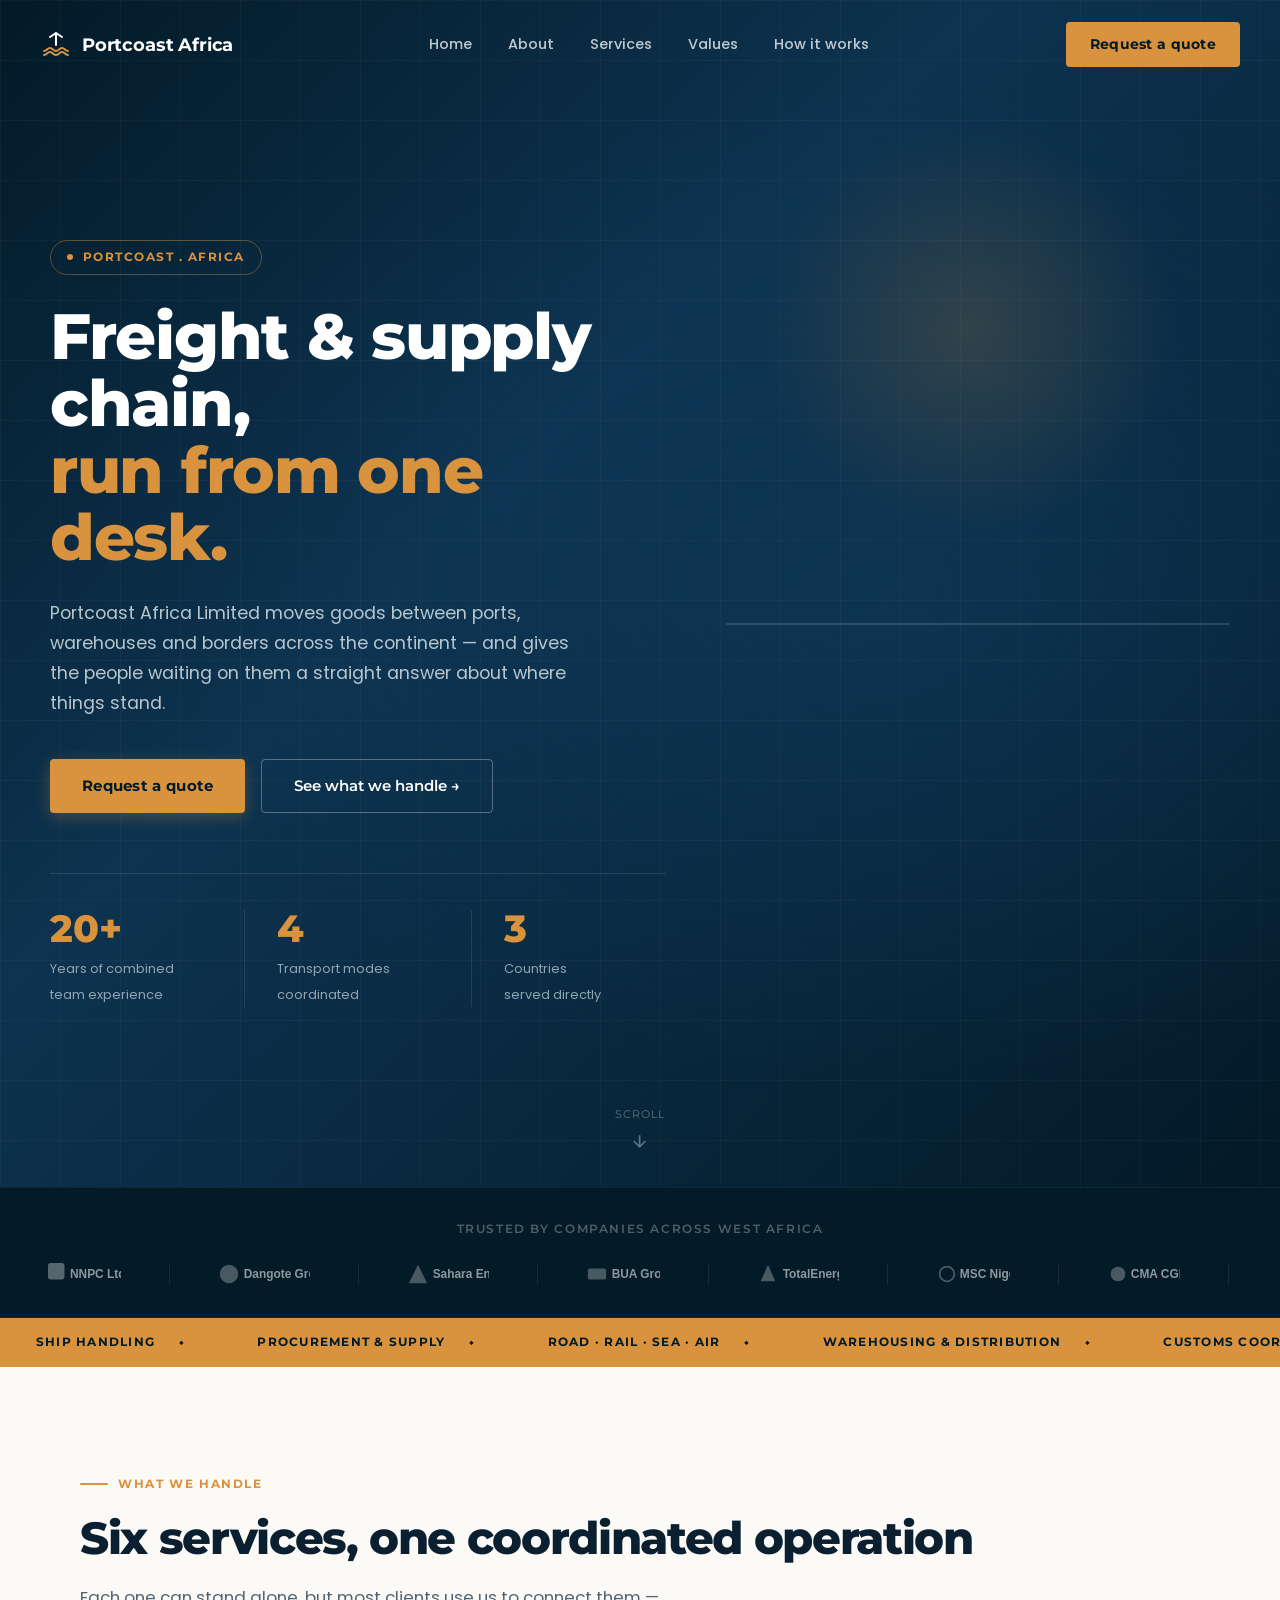
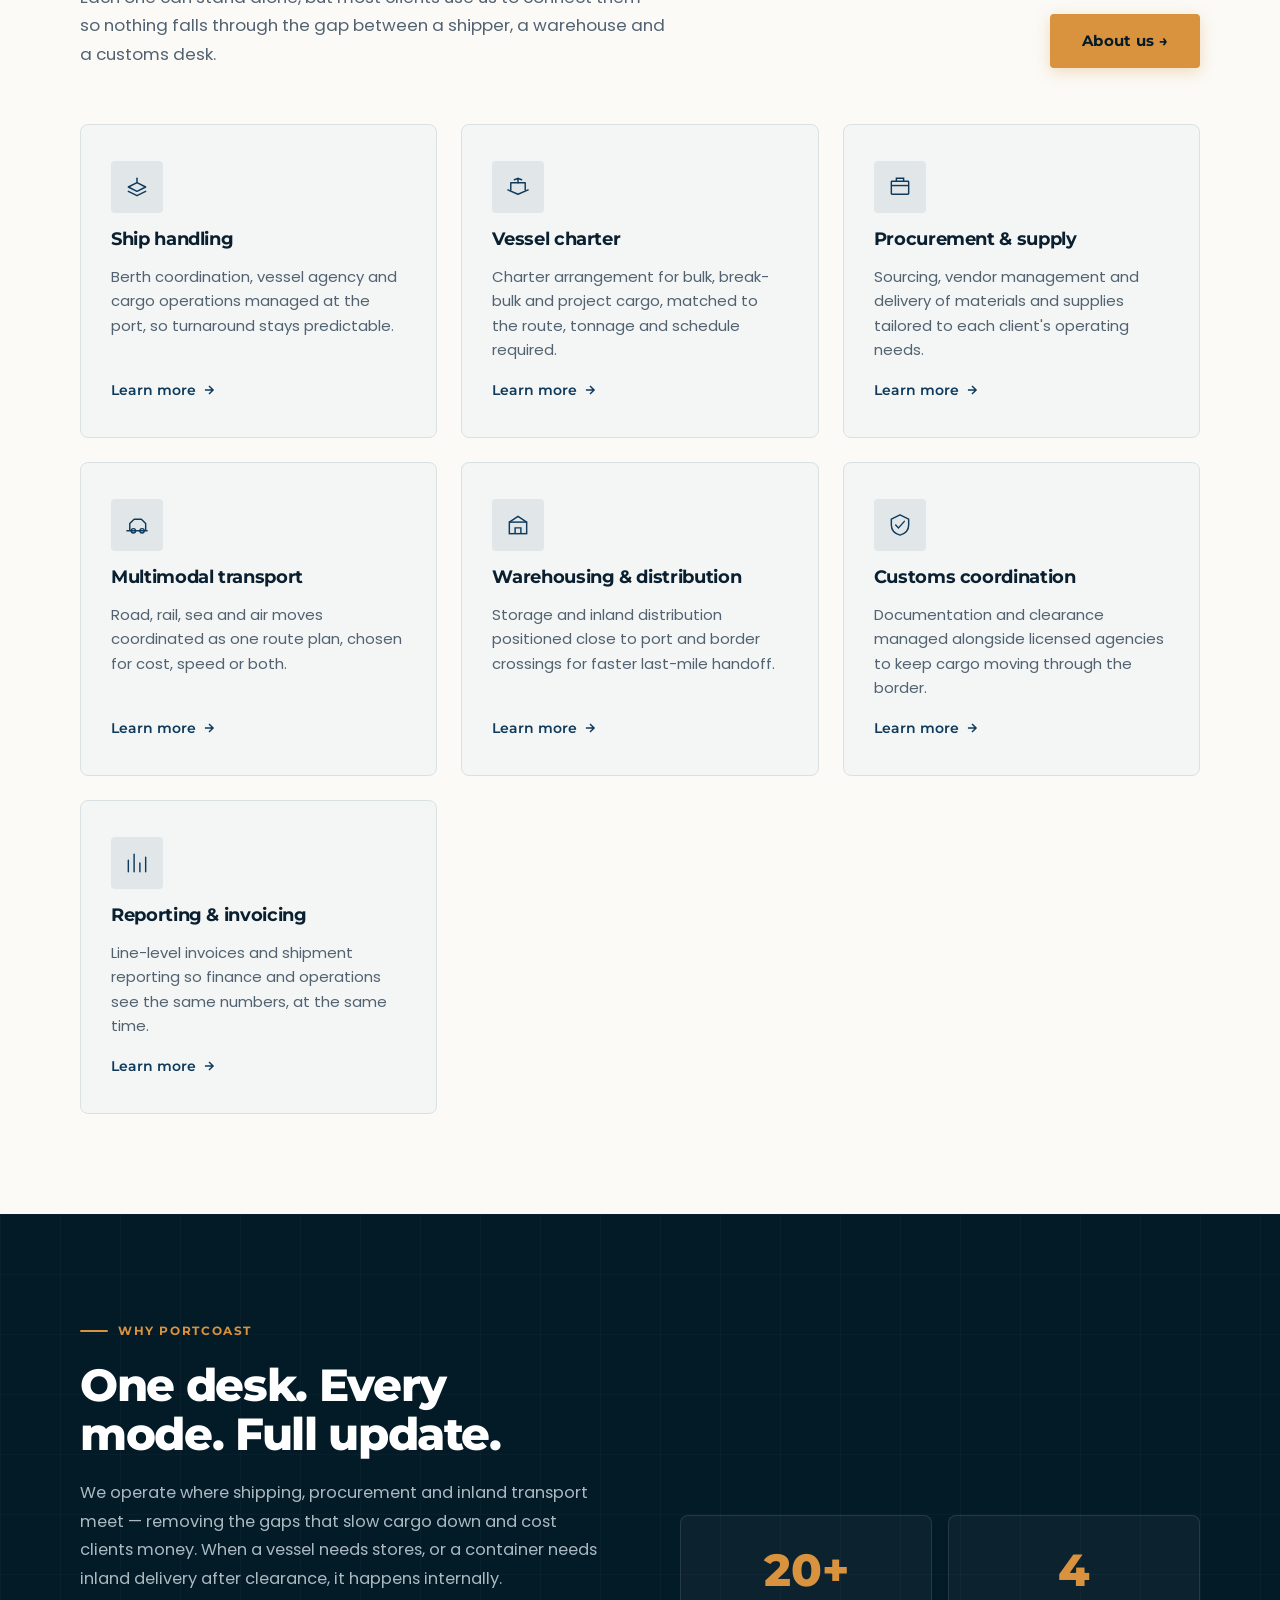
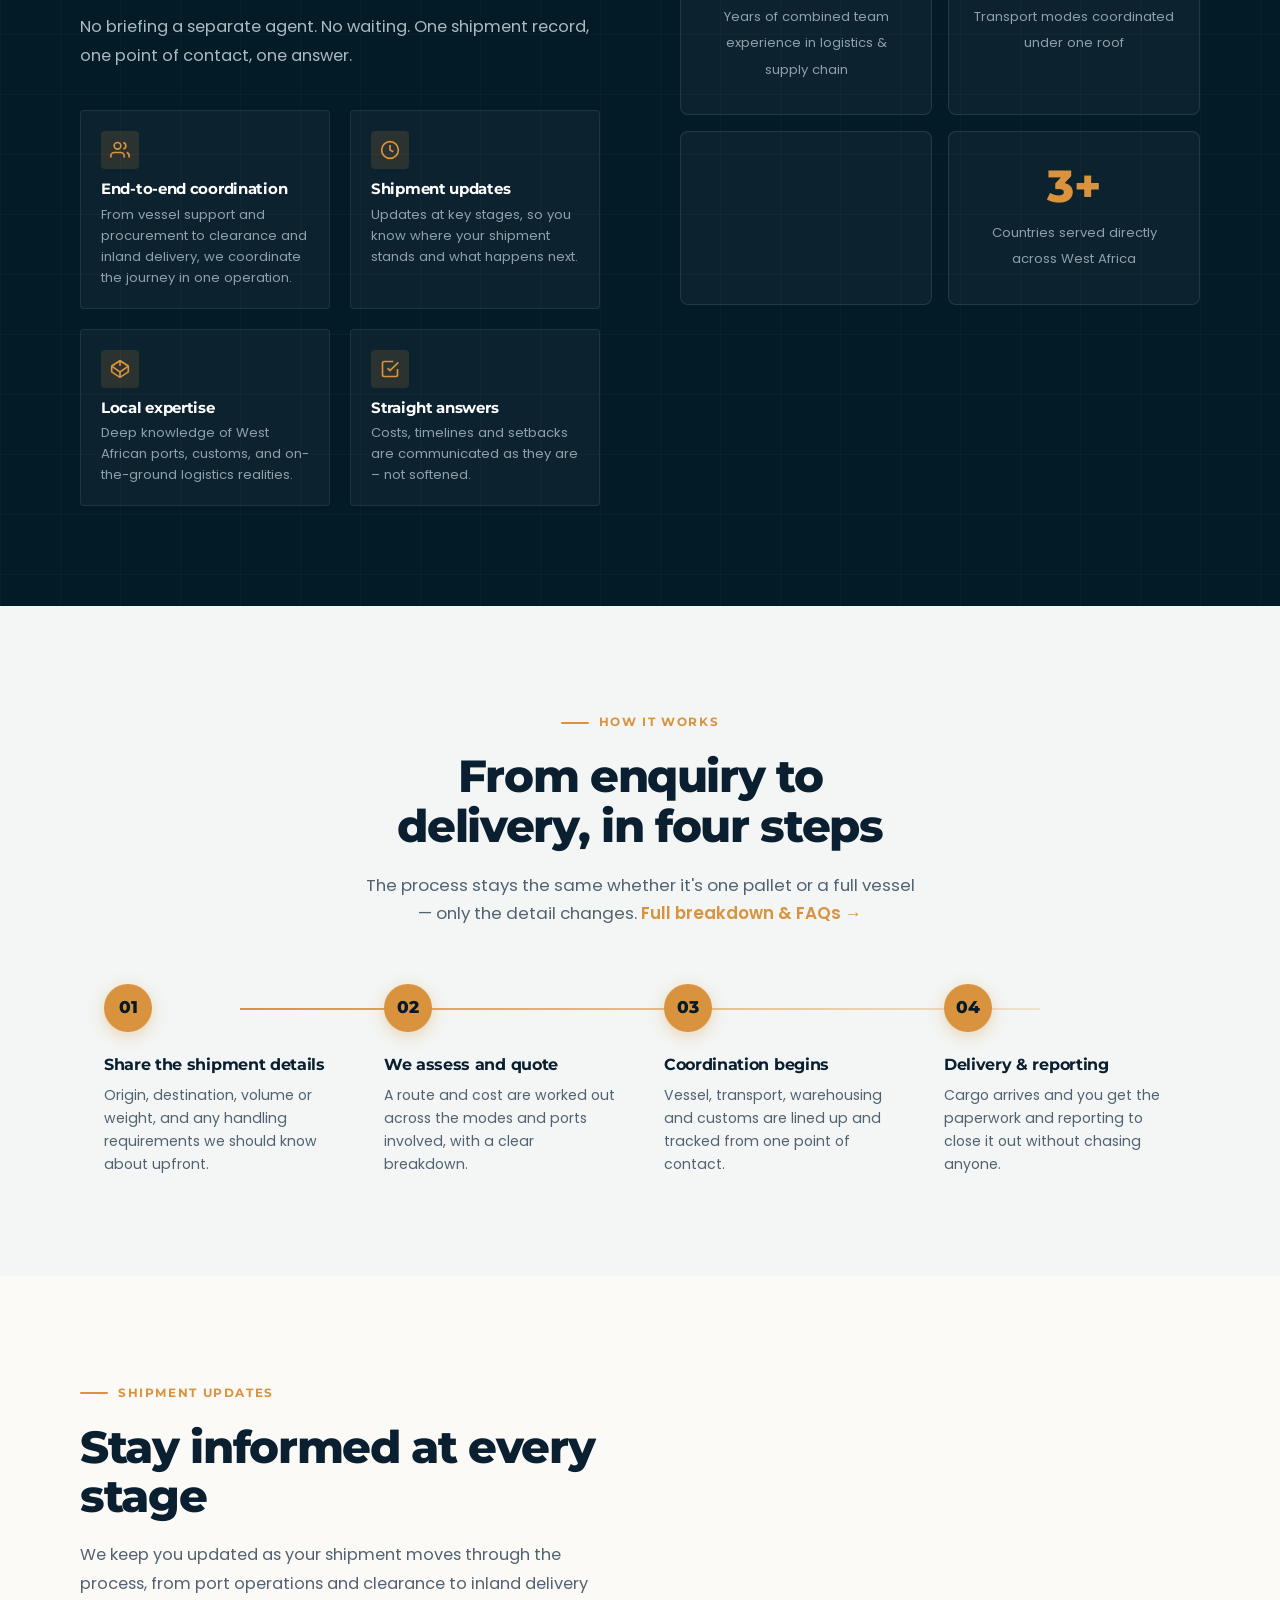
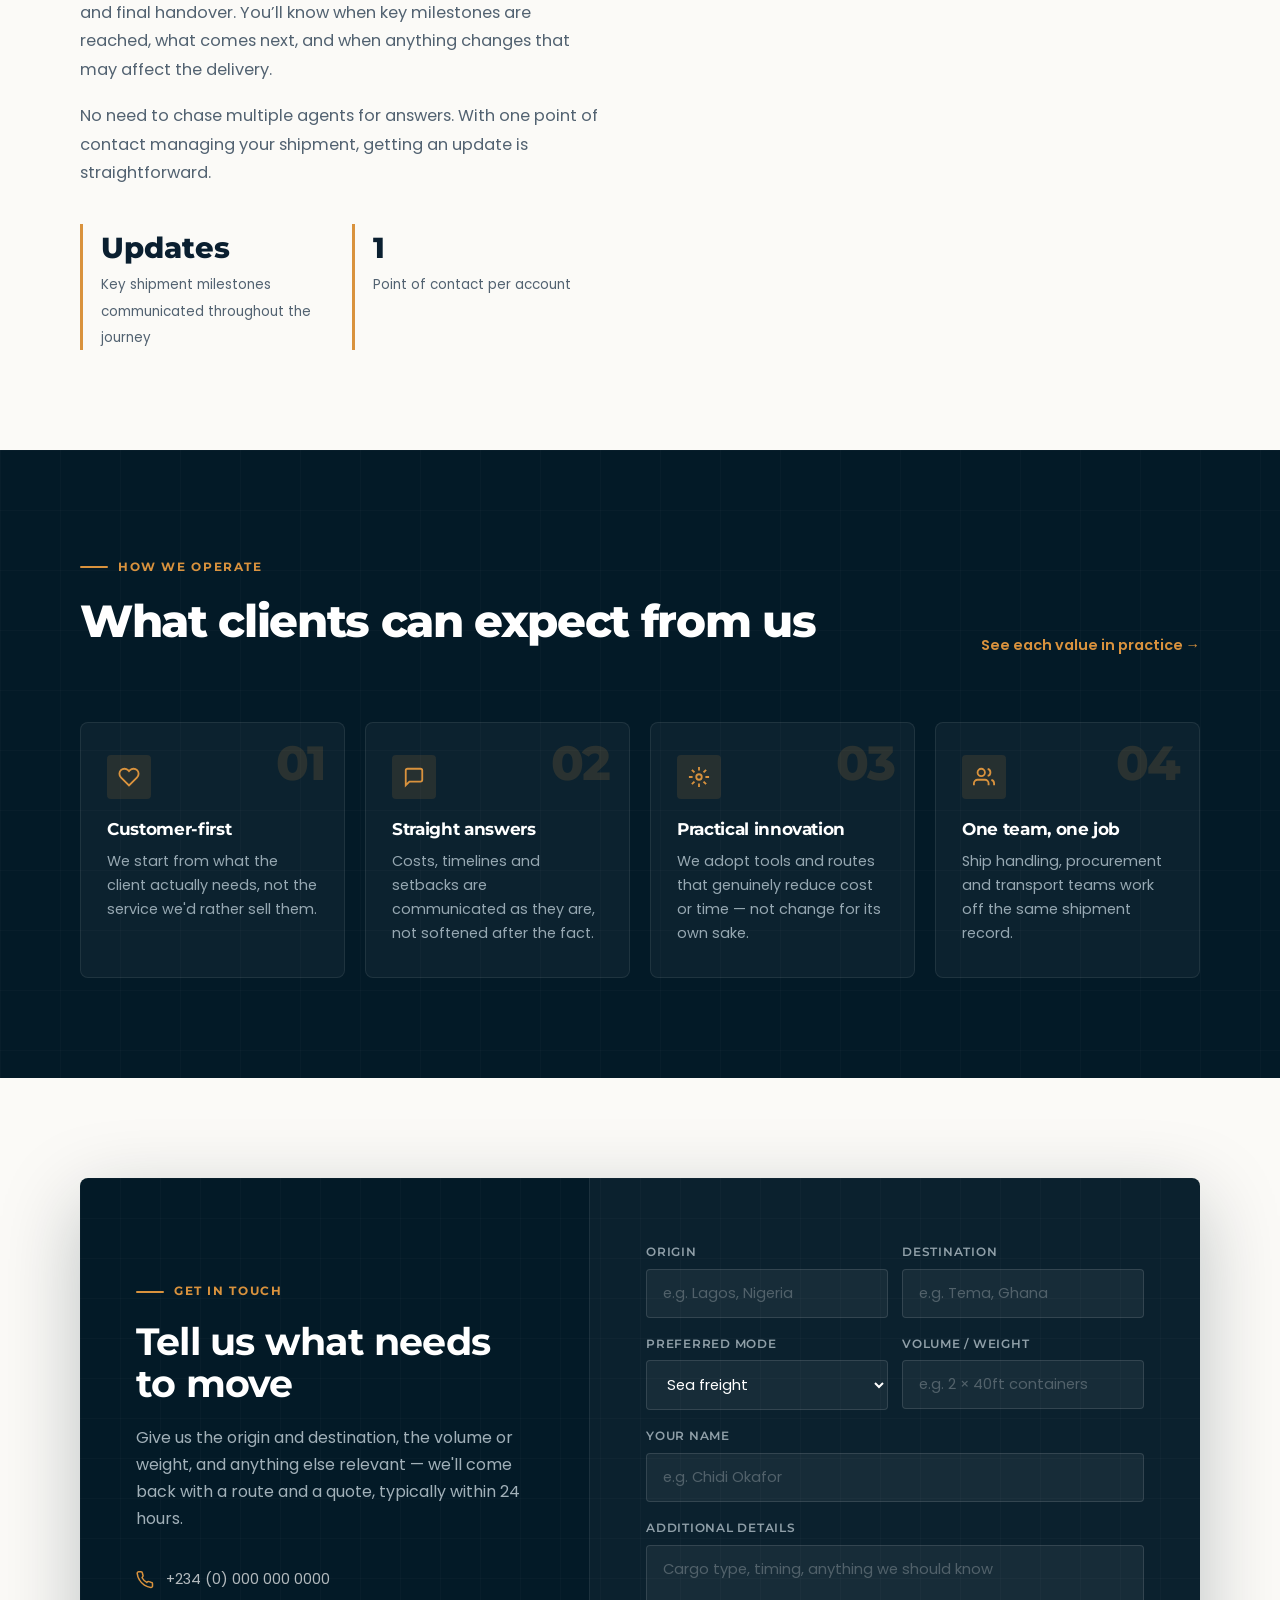
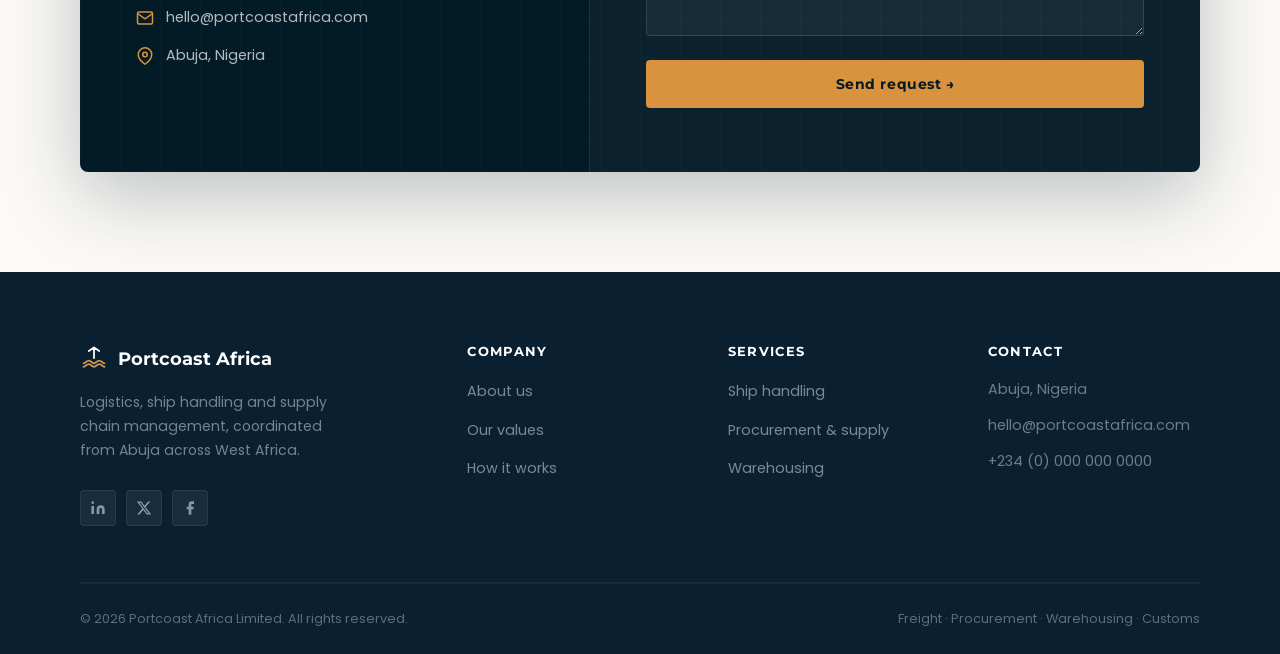
==== commit bf1835e7: "editting paged" ====
--- a/index.html
+++ b/index.html
@@ -72,7 +72,7 @@
         <div class="fade-up">
           <div class="hero-eyebrow">
             <span class="dot"></span>
-            Nigerian-owned · West Africa
+            Portcoast . Africa
           </div>
           <h1>
             Freight &amp; supply chain,
@@ -106,7 +106,7 @@
         <!-- Right: Live tracking visual -->
         <div class="hero-visual fade-up fade-up-delay-2">
           <div class="hero-card">
-            <div class="hero-card-top">
+            <!-- <div class="hero-card-top">
               <div class="hero-card-dots">
                 <span></span><span></span><span></span>
               </div>
@@ -129,11 +129,7 @@
                 <span>Consignment PCA-0917</span>
                 <span class="status cleared">Delivered</span>
               </div>
-            </div>
-          </div>
-          <div class="hero-badge">
-            <strong>24/7</strong>
-            <span>Shipment<br />Visibility</span>
+            </div> -->
           </div>
         </div>
       </div>
@@ -836,7 +832,7 @@
         <!-- Left: copy + feature tiles -->
         <div class="why-copy fade-up">
           <div class="section-label">Why Portcoast</div>
-          <h2 class="section-title">One desk. Every mode. Full visibility.</h2>
+          <h2 class="section-title">One desk. Every mode. Full update.</h2>
           <p>
             We operate where shipping, procurement and inland transport meet —
             removing the gaps that slow cargo down and cost clients money. When
@@ -862,10 +858,10 @@
                   <path d="M16 3.13a4 4 0 0 1 0 7.75" />
                 </svg>
               </div>
-              <h4>Single point of contact</h4>
+              <h4>End-to-end coordination</h4>
               <p>
-                One person manages your full shipment — from origin to signed
-                delivery.
+                From vessel support and procurement to clearance and inland
+                delivery, we coordinate the journey in one operation.
               </p>
             </div>
             <div class="why-feature">
@@ -880,9 +876,10 @@
                   <polyline points="12,6 12,12 16,14" />
                 </svg>
               </div>
-              <h4>Real-time status</h4>
+              <h4>Shipment updates</h4>
               <p>
-                Our TMS and WMS give you the same live view our team works from.
+                Updates at key stages, so you know where your shipment stands
+                and what happens next.
               </p>
             </div>
             <div class="why-feature">
@@ -900,10 +897,10 @@
                   <line x1="12" y1="2" x2="12" y2="8.5" />
                 </svg>
               </div>
-              <h4>Nigerian-owned</h4>
+              <h4>Local expertise</h4>
               <p>
-                Local knowledge of West African ports, customs, and
-                on-the-ground logistics realities.
+                Deep knowledge of West African ports, customs, and on-the-ground
+                logistics realities.
               </p>
             </div>
             <div class="why-feature">
@@ -922,7 +919,7 @@
               </div>
               <h4>Straight answers</h4>
               <p>
-                Costs, timelines and setbacks communicated as they are — not
+                Costs, timelines and setbacks are communicated as they are – not
                 softened.
               </p>
             </div>
@@ -943,8 +940,10 @@
             <span>Transport modes coordinated under one roof</span>
           </div>
           <div class="metric-card">
-            <strong>24/7</strong>
-            <span>Live shipment and inventory visibility for clients</span>
+            <strong></strong>
+            <span></span>
+            <!-- <strong>24/7</strong>
+            <span>Live shipment and inventory visibility for clients</span> -->
           </div>
           <div class="metric-card">
             <strong>3+</strong>
@@ -1015,27 +1014,29 @@
     </section>
 
     <!-- ===== VISIBILITY / TECH ===== -->
-    <section class="tech" id="visibility">
+    <section class="tech" id="shipment_update">
       <div class="wrap tech-grid">
         <div class="tech-copy fade-up">
-          <div class="section-label">Visibility</div>
-          <h2 class="section-title">
-            Know where a shipment stands, without a phone call
-          </h2>
+          <div class="section-label">Shipment Updates</div>
+          <h2 class="section-title">Stay informed at every stage</h2>
           <p>
-            Our transport and warehouse management systems give an ongoing view
-            into inventory, shipment status and supply chain performance — the
-            same view our team is working from, shared with you.
+            We keep you updated as your shipment moves through the process, from
+            port operations and clearance to inland delivery and final handover.
+            You’ll know when key milestones are reached, what comes next, and
+            when anything changes that may affect the delivery.
           </p>
           <p>
-            It replaces the usual back-and-forth of calls and emails with a
-            single place to check, whether that's a container mid-voyage or a
-            pallet sitting in the warehouse.
+            No need to chase multiple agents for answers. With one point of
+            contact managing your shipment, getting an update is
+            straightforward.
           </p>
           <div class="tech-metrics">
             <div class="metric">
-              <strong>24/7</strong>
-              <span>Shipment status access</span>
+              <strong>Updates</strong>
+              <span
+                >Key shipment milestones communicated throughout the
+                journey</span
+              >
             </div>
             <div class="metric">
               <strong>1</strong>
@@ -1045,7 +1046,7 @@
         </div>
         <div class="fade-up fade-up-delay-2">
           <div class="panel">
-            <div class="panel-header">
+            <!-- <div class="panel-header">
               <div class="panel-header-title">Portcoast Tracker</div>
               <div class="panel-live">Live</div>
             </div>
@@ -1066,7 +1067,7 @@
                 <span>Consignment PCA-0917</span>
                 <span class="status cleared">Delivered</span>
               </div>
-            </div>
+            </div> -->
           </div>
         </div>
       </div>
--- a/styles.css
+++ b/styles.css
@@ -477,7 +477,7 @@
   border: 1px solid rgba(100,160,220,0.2);
 }
 
-.hero-badge {
+/* .hero-badge {
   position: absolute;
   bottom: -18px;
   right: -18px;
@@ -507,7 +507,7 @@
 
 @media (max-width: 900px) {
   .hero-badge { display: none; }
-}
+} */
 
 /* ---------- Scroll-down cue ---------- */
 .scroll-cue {
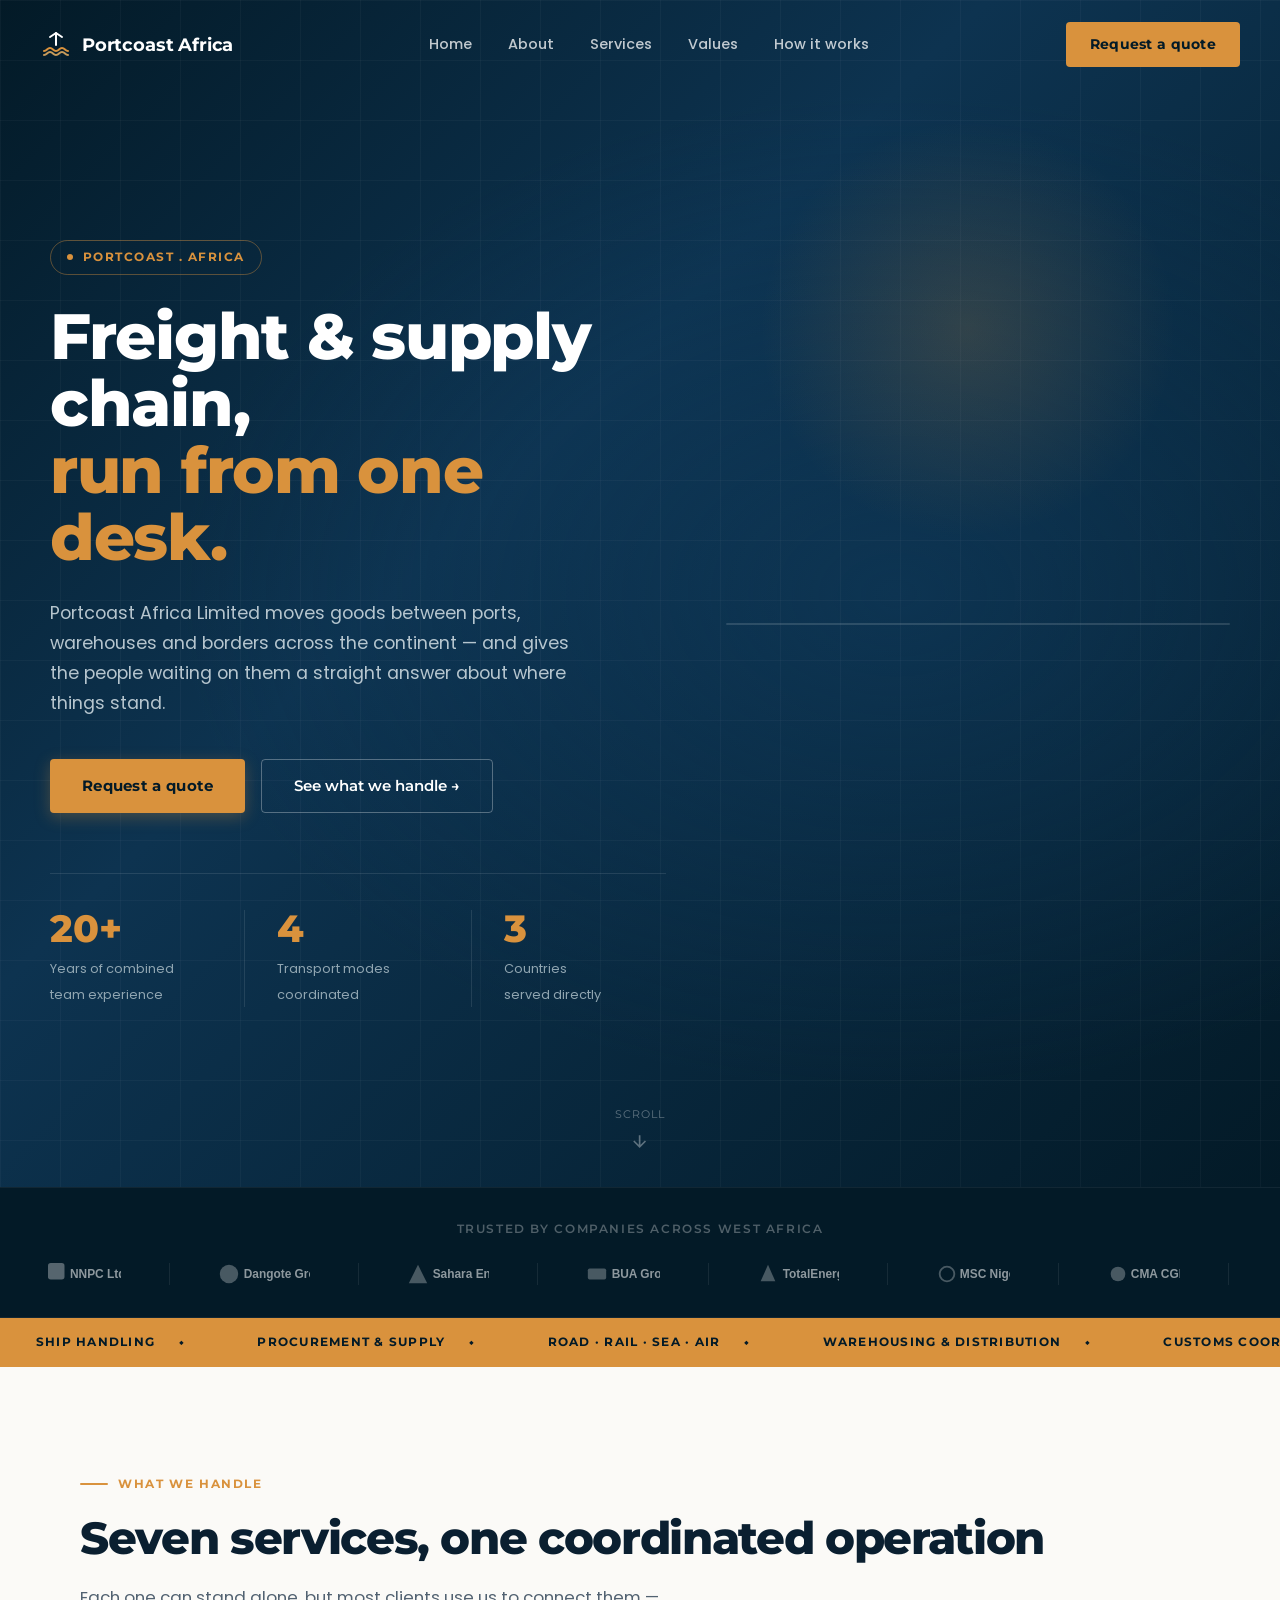
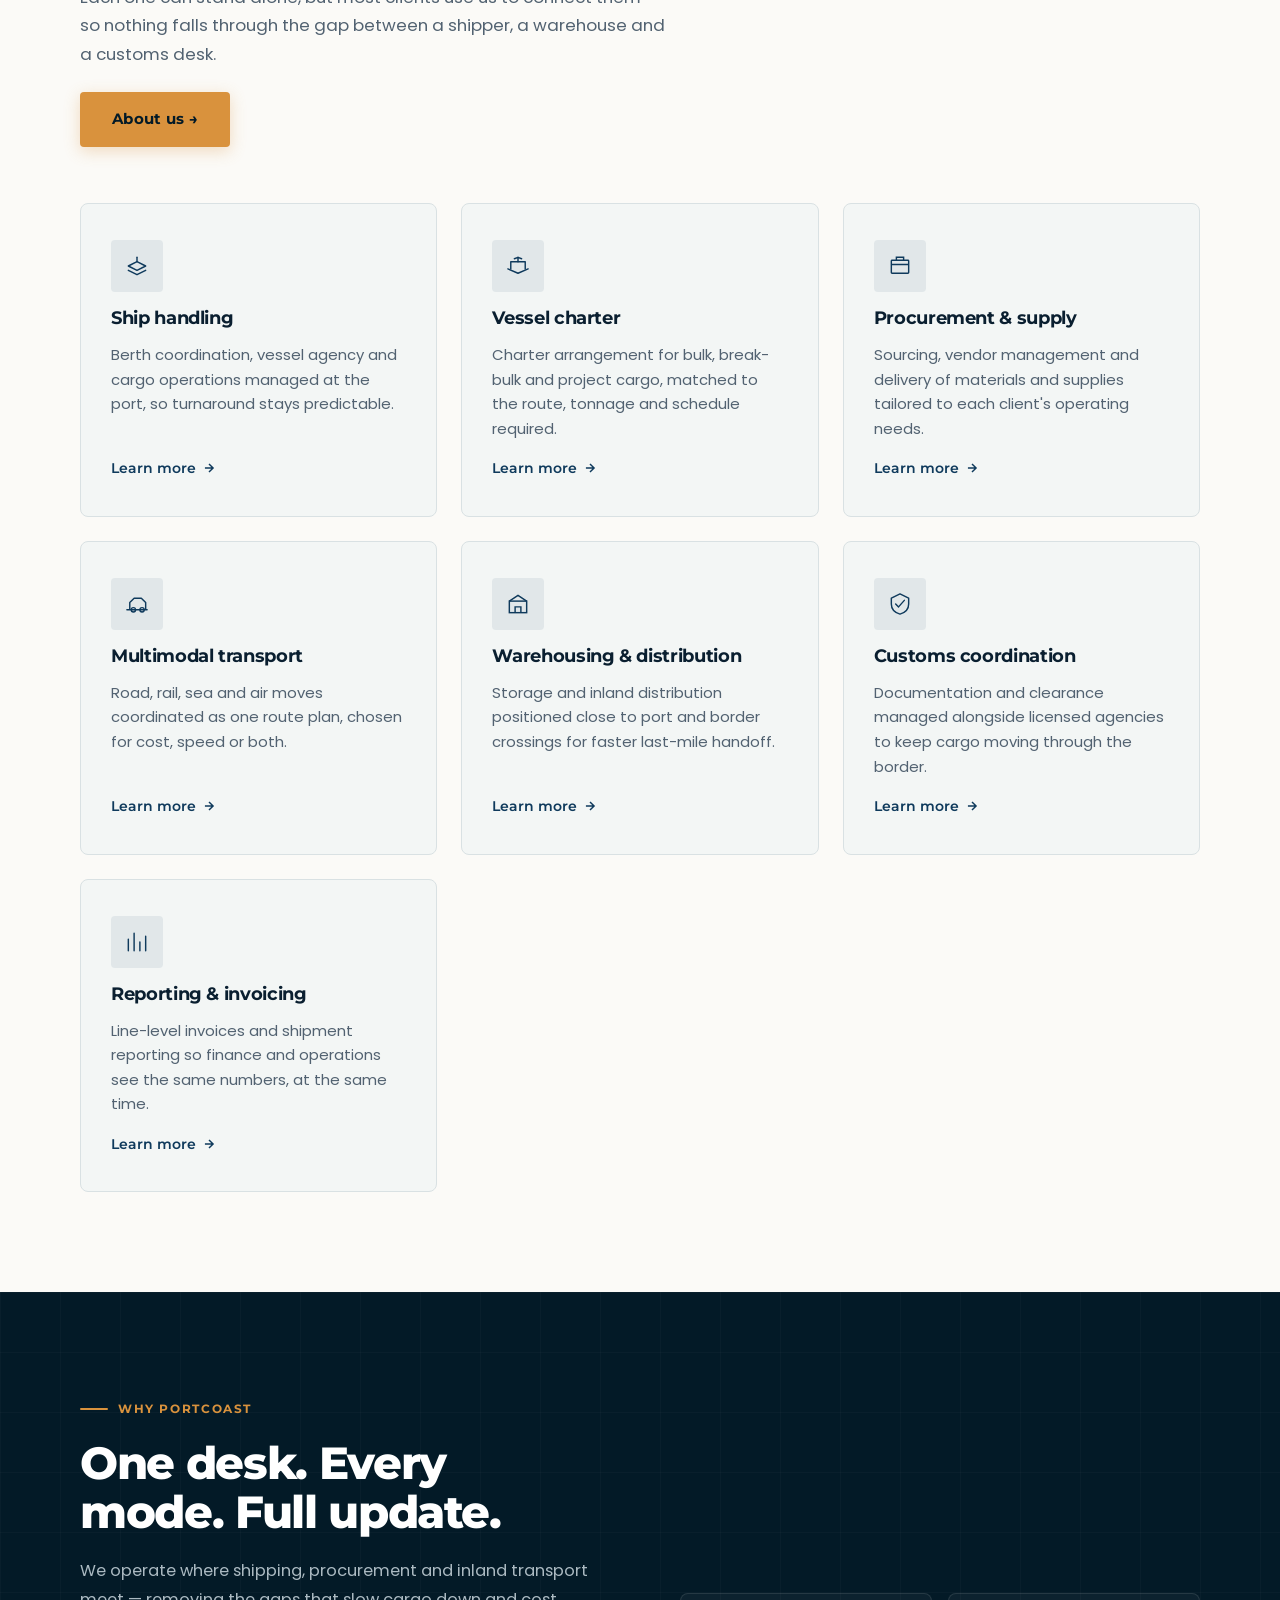
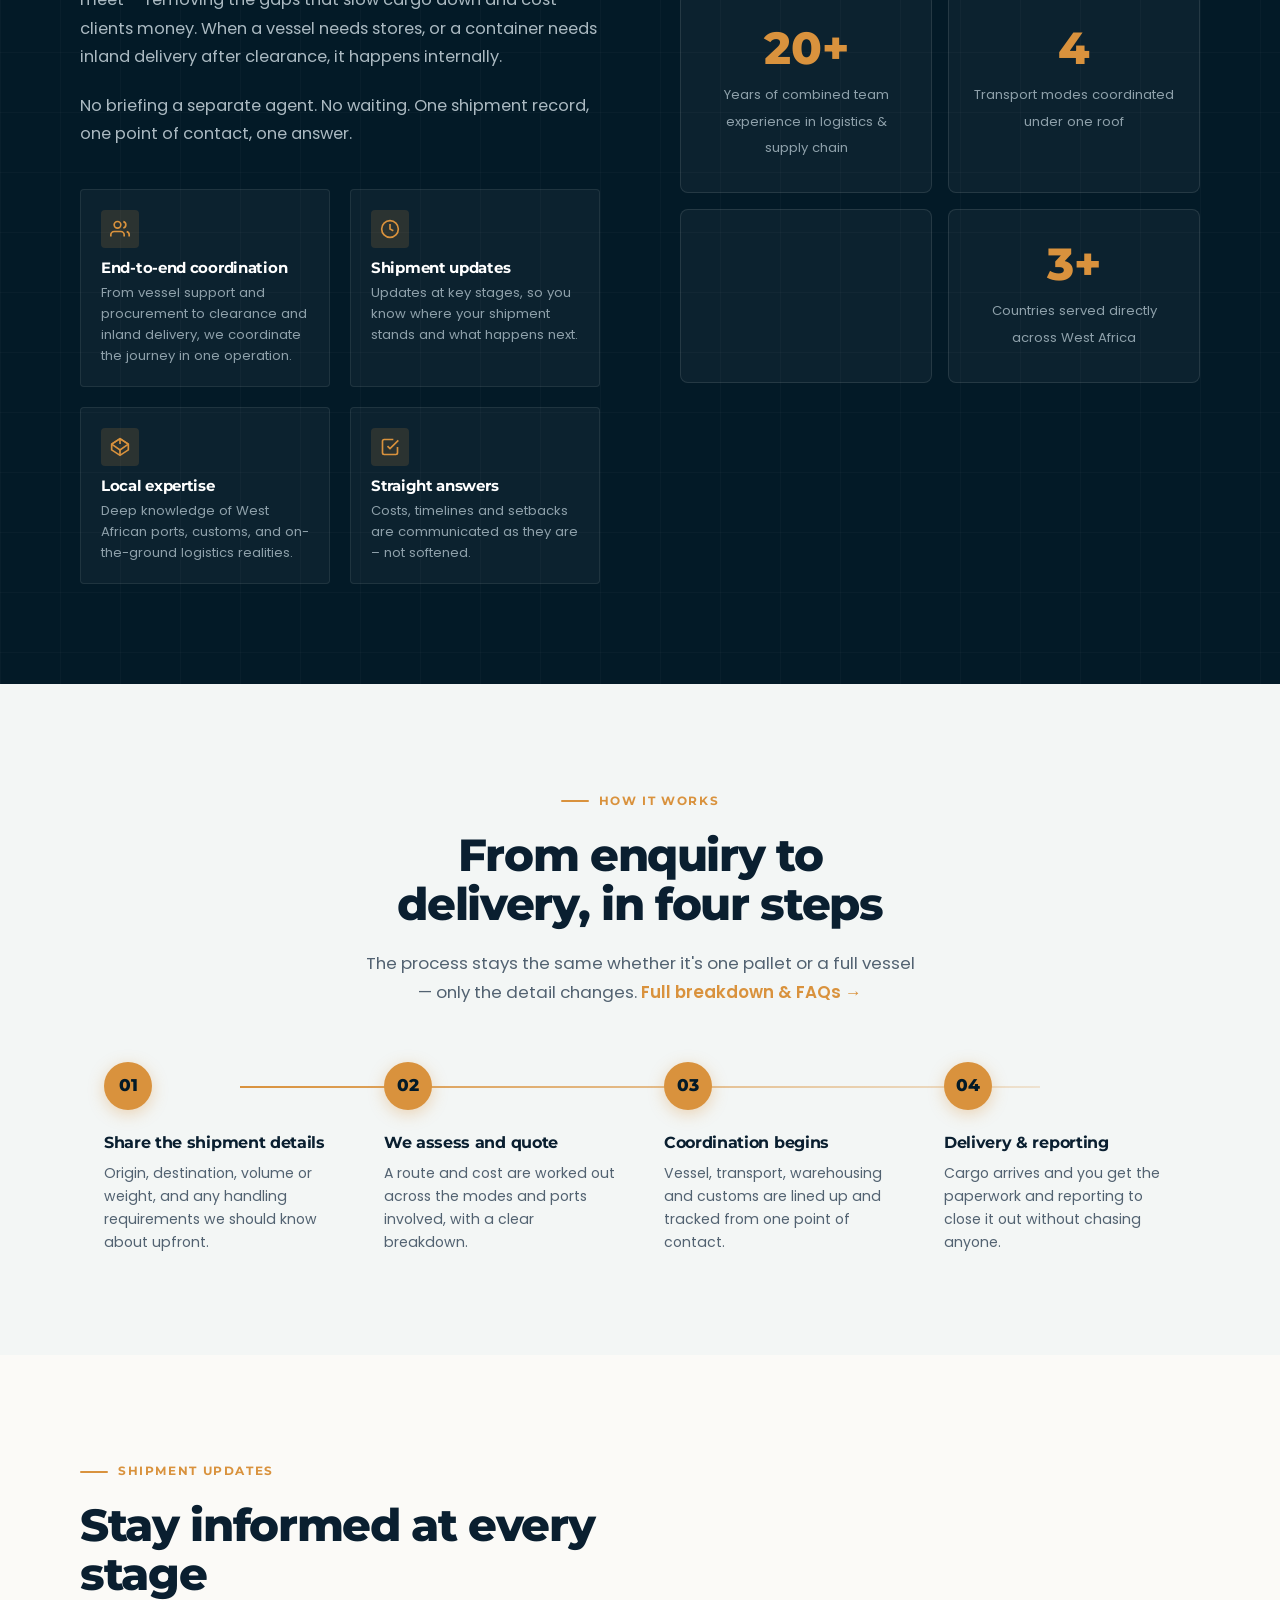
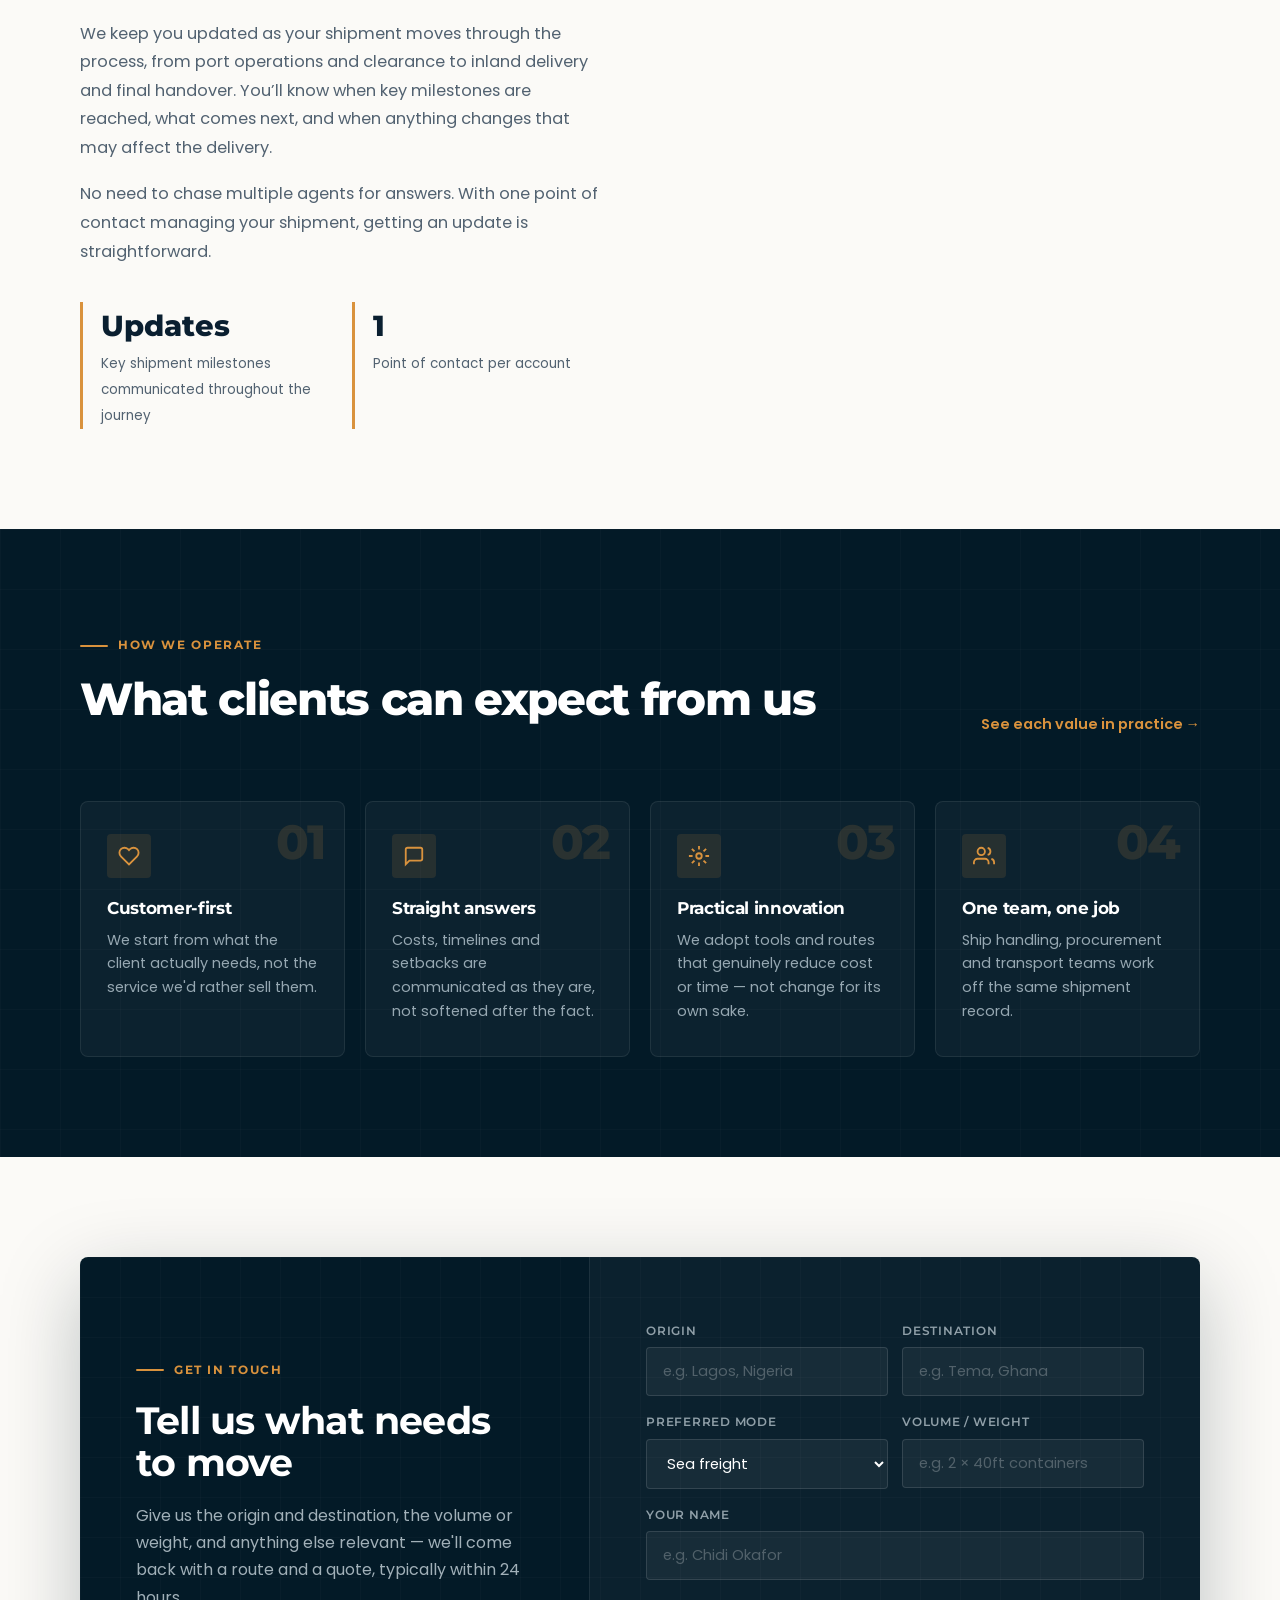
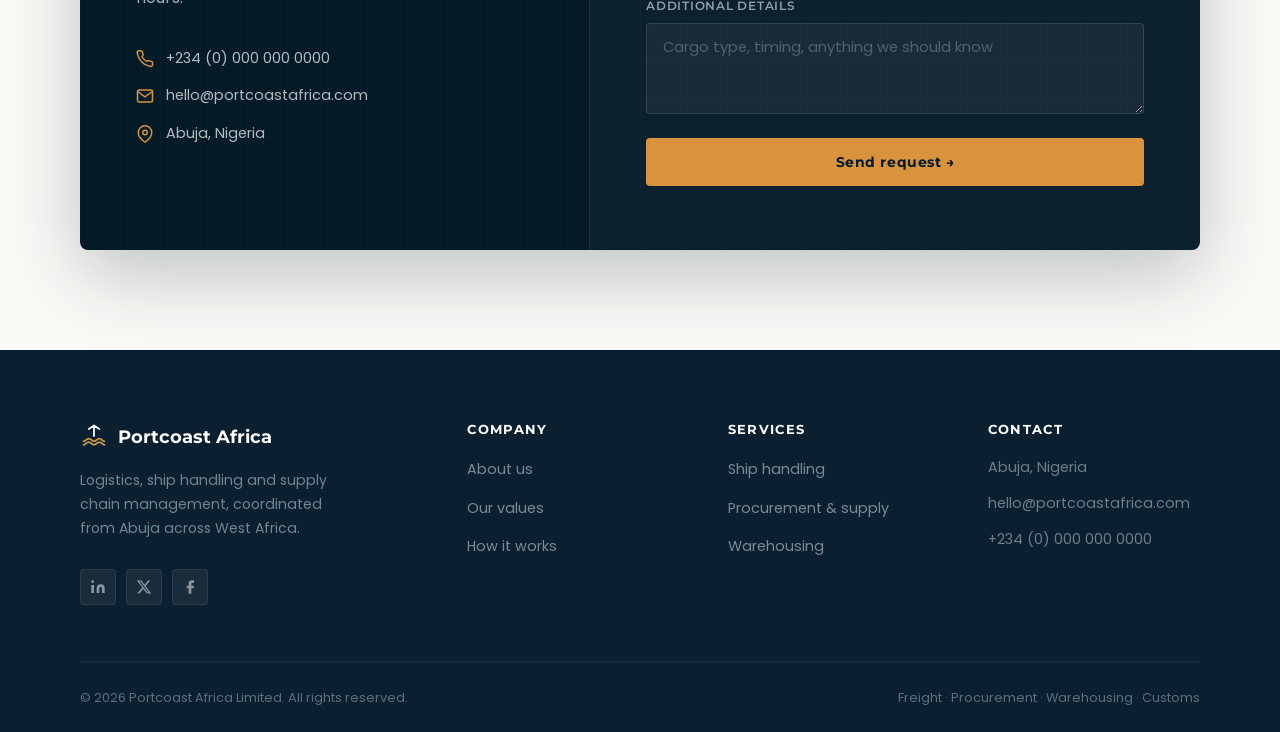
==== commit 068bbb76: "Update index.html six to seven services" ====
--- a/index.html
+++ b/index.html
@@ -516,7 +516,7 @@
           <div>
             <div class="section-label">What we handle</div>
             <h2 class="section-title">
-              Six services, one coordinated operation
+              Seven services, one coordinated operation
             </h2>
             <p class="section-desc">
               Each one can stand alone, but most clients use us to connect them
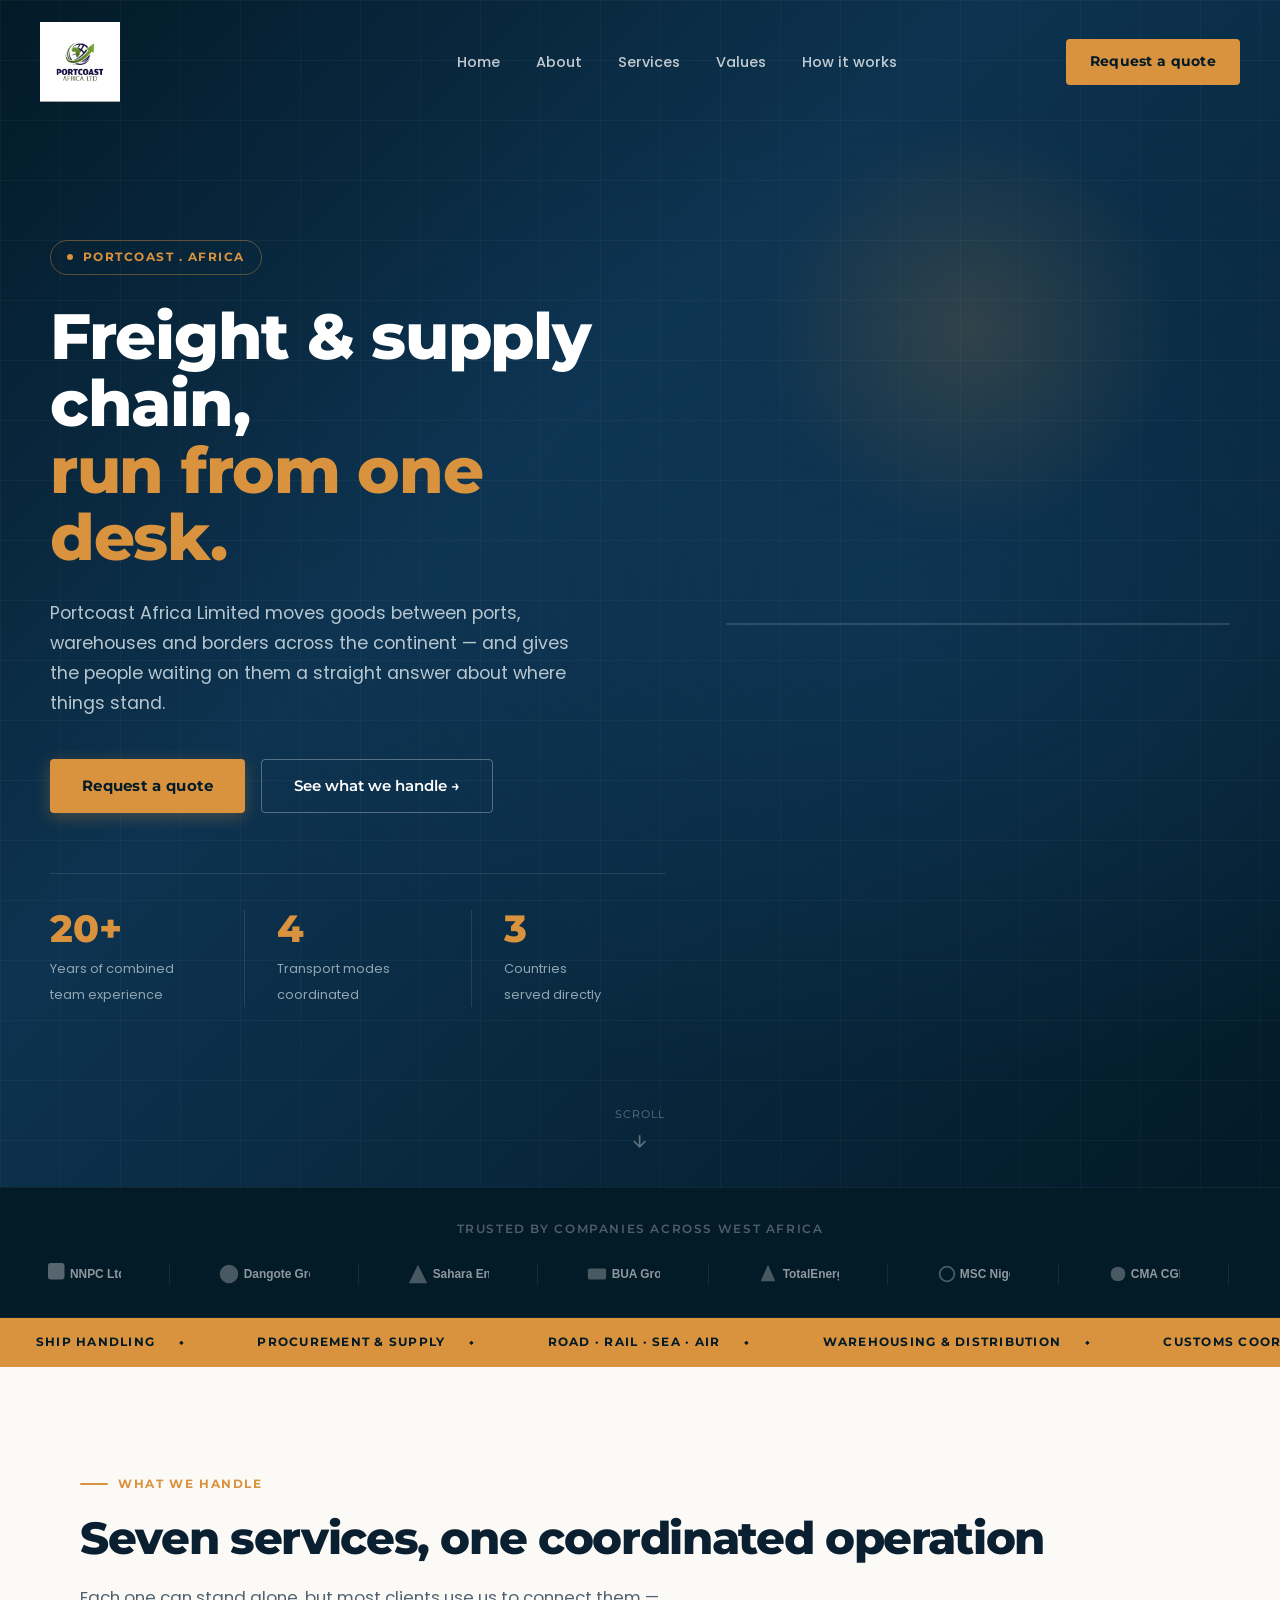
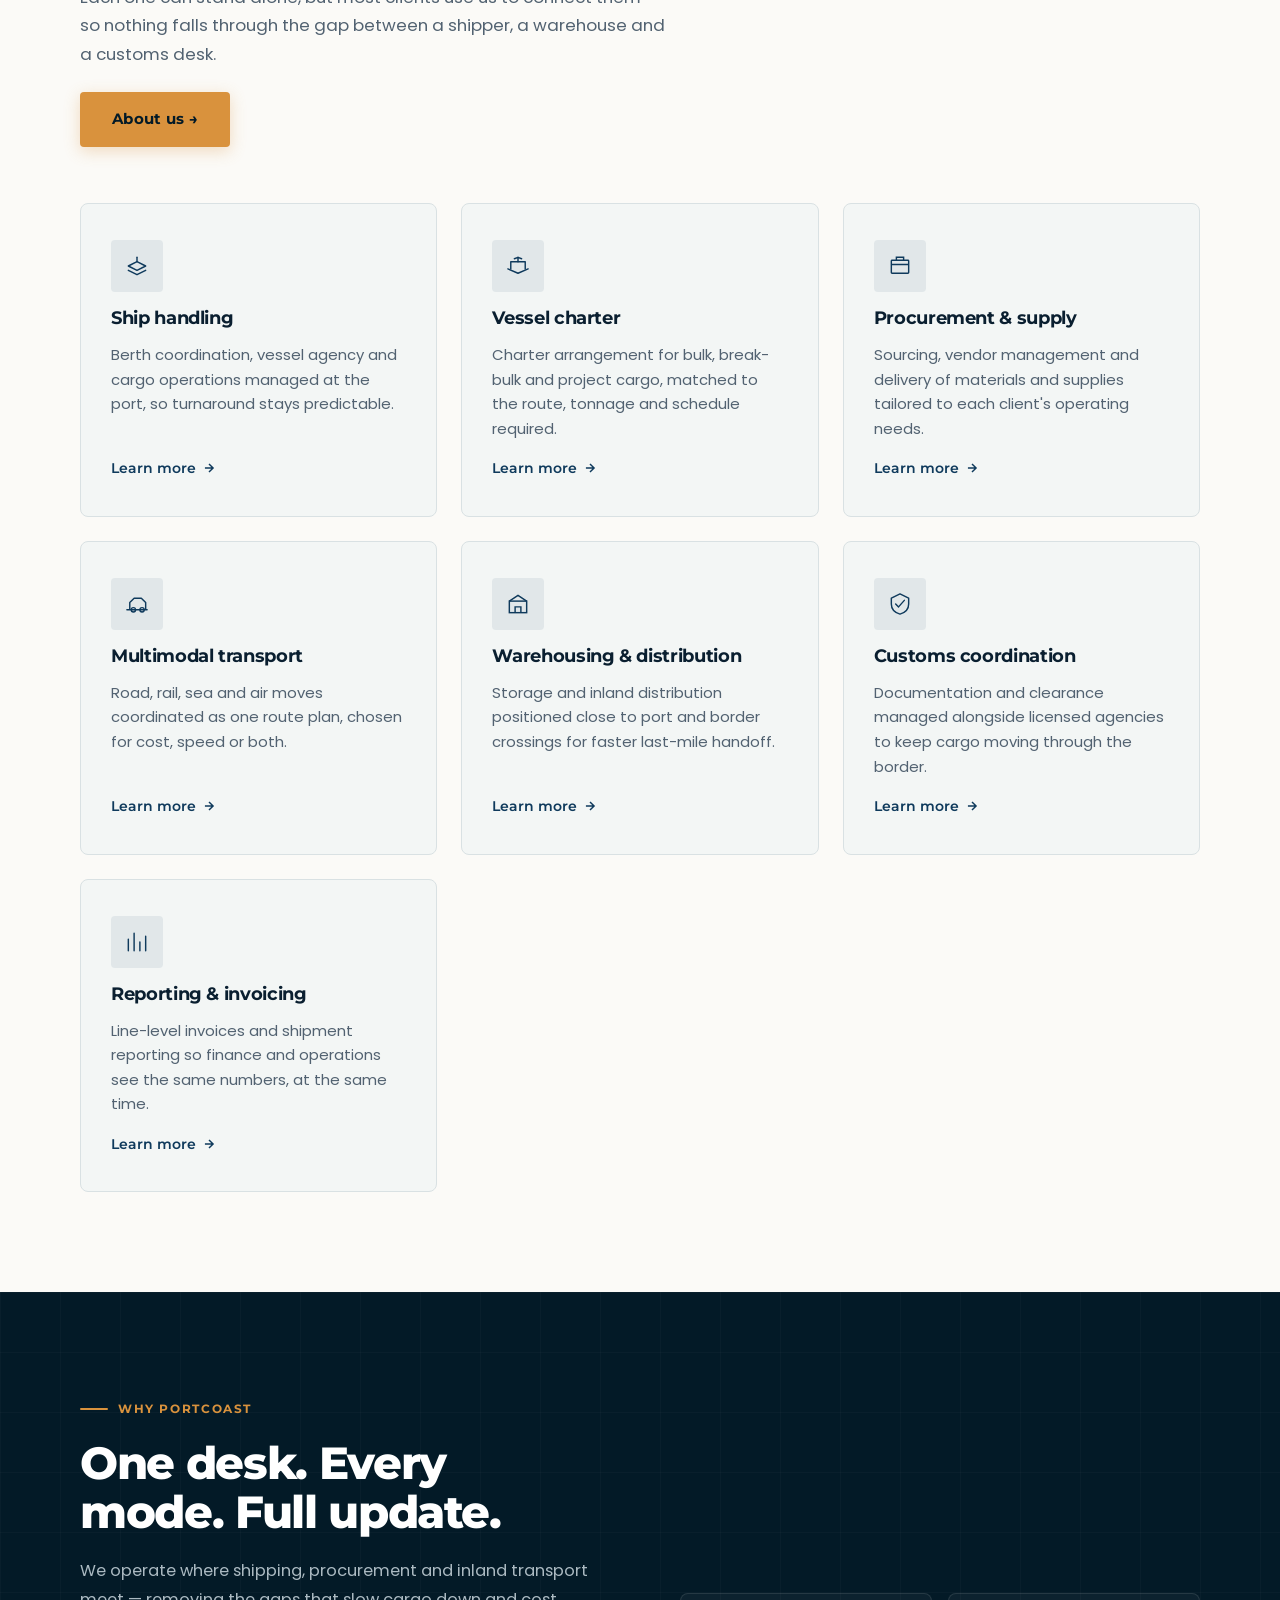
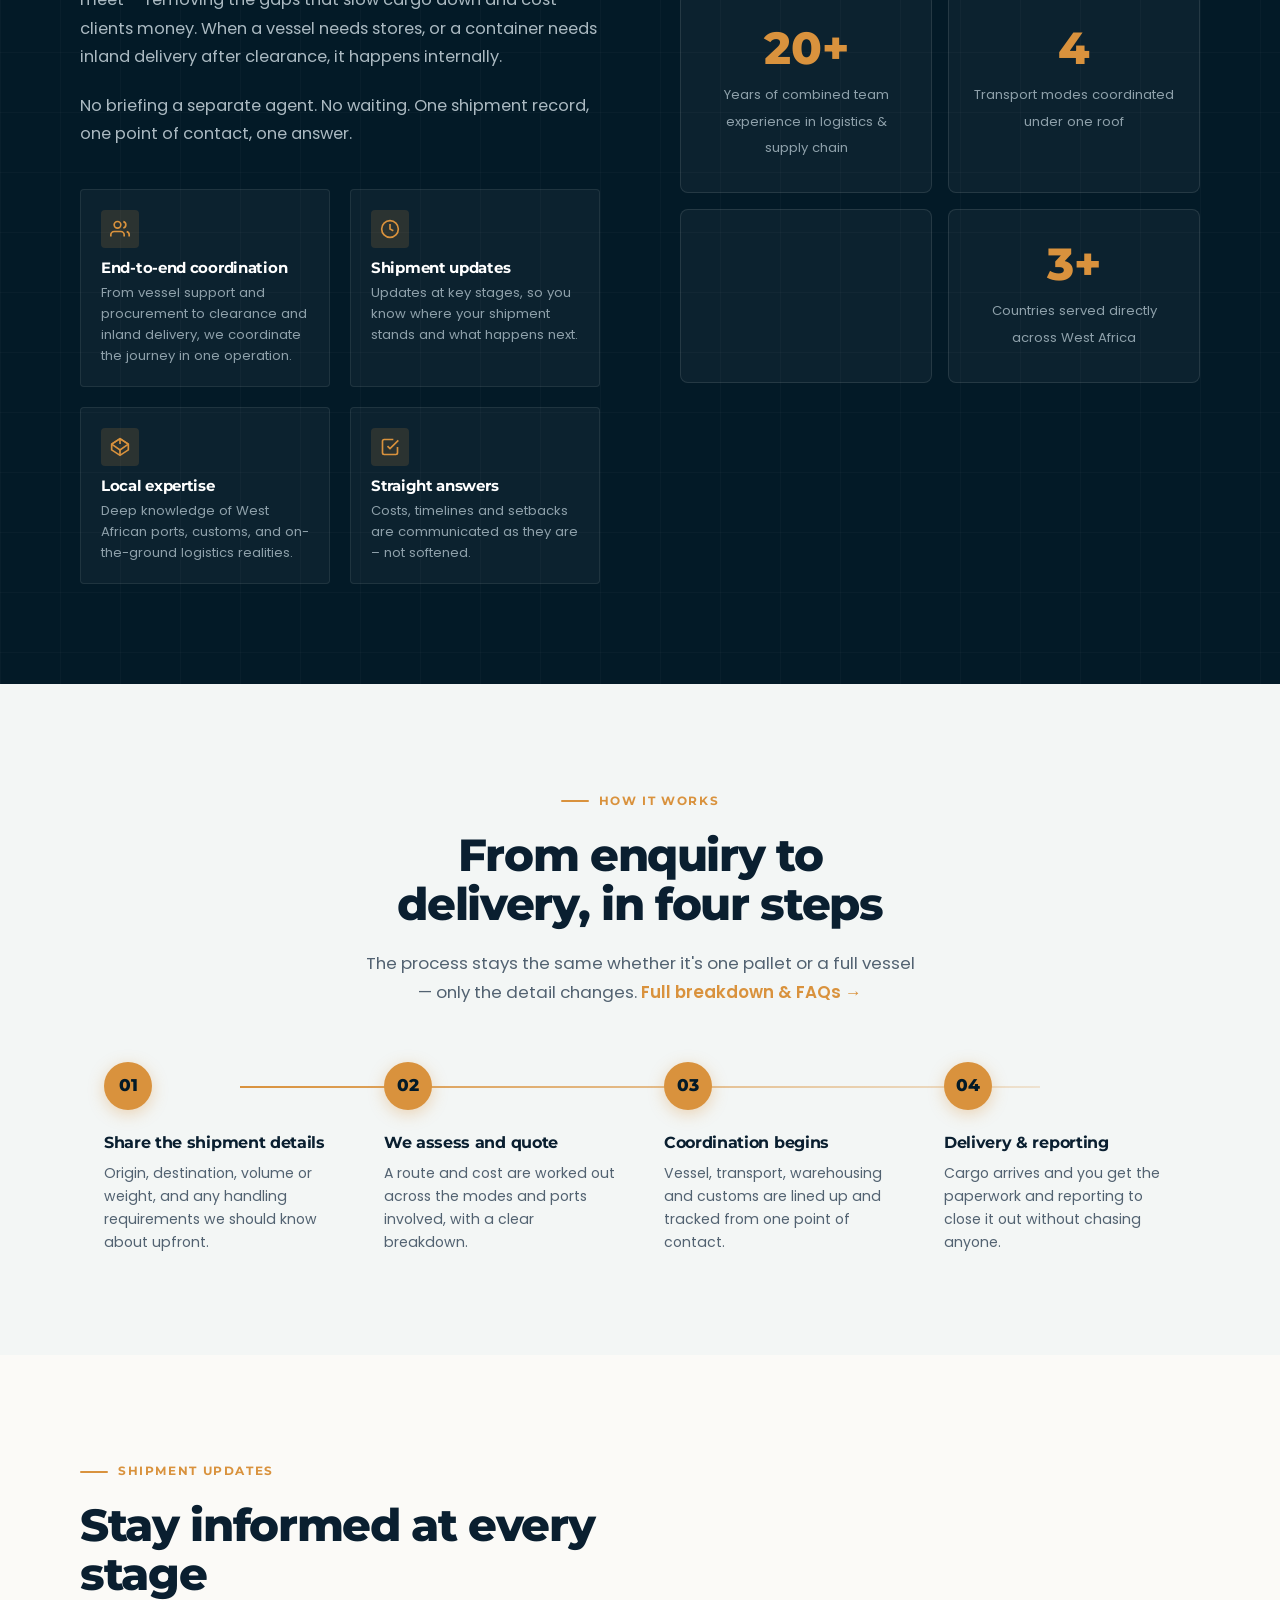
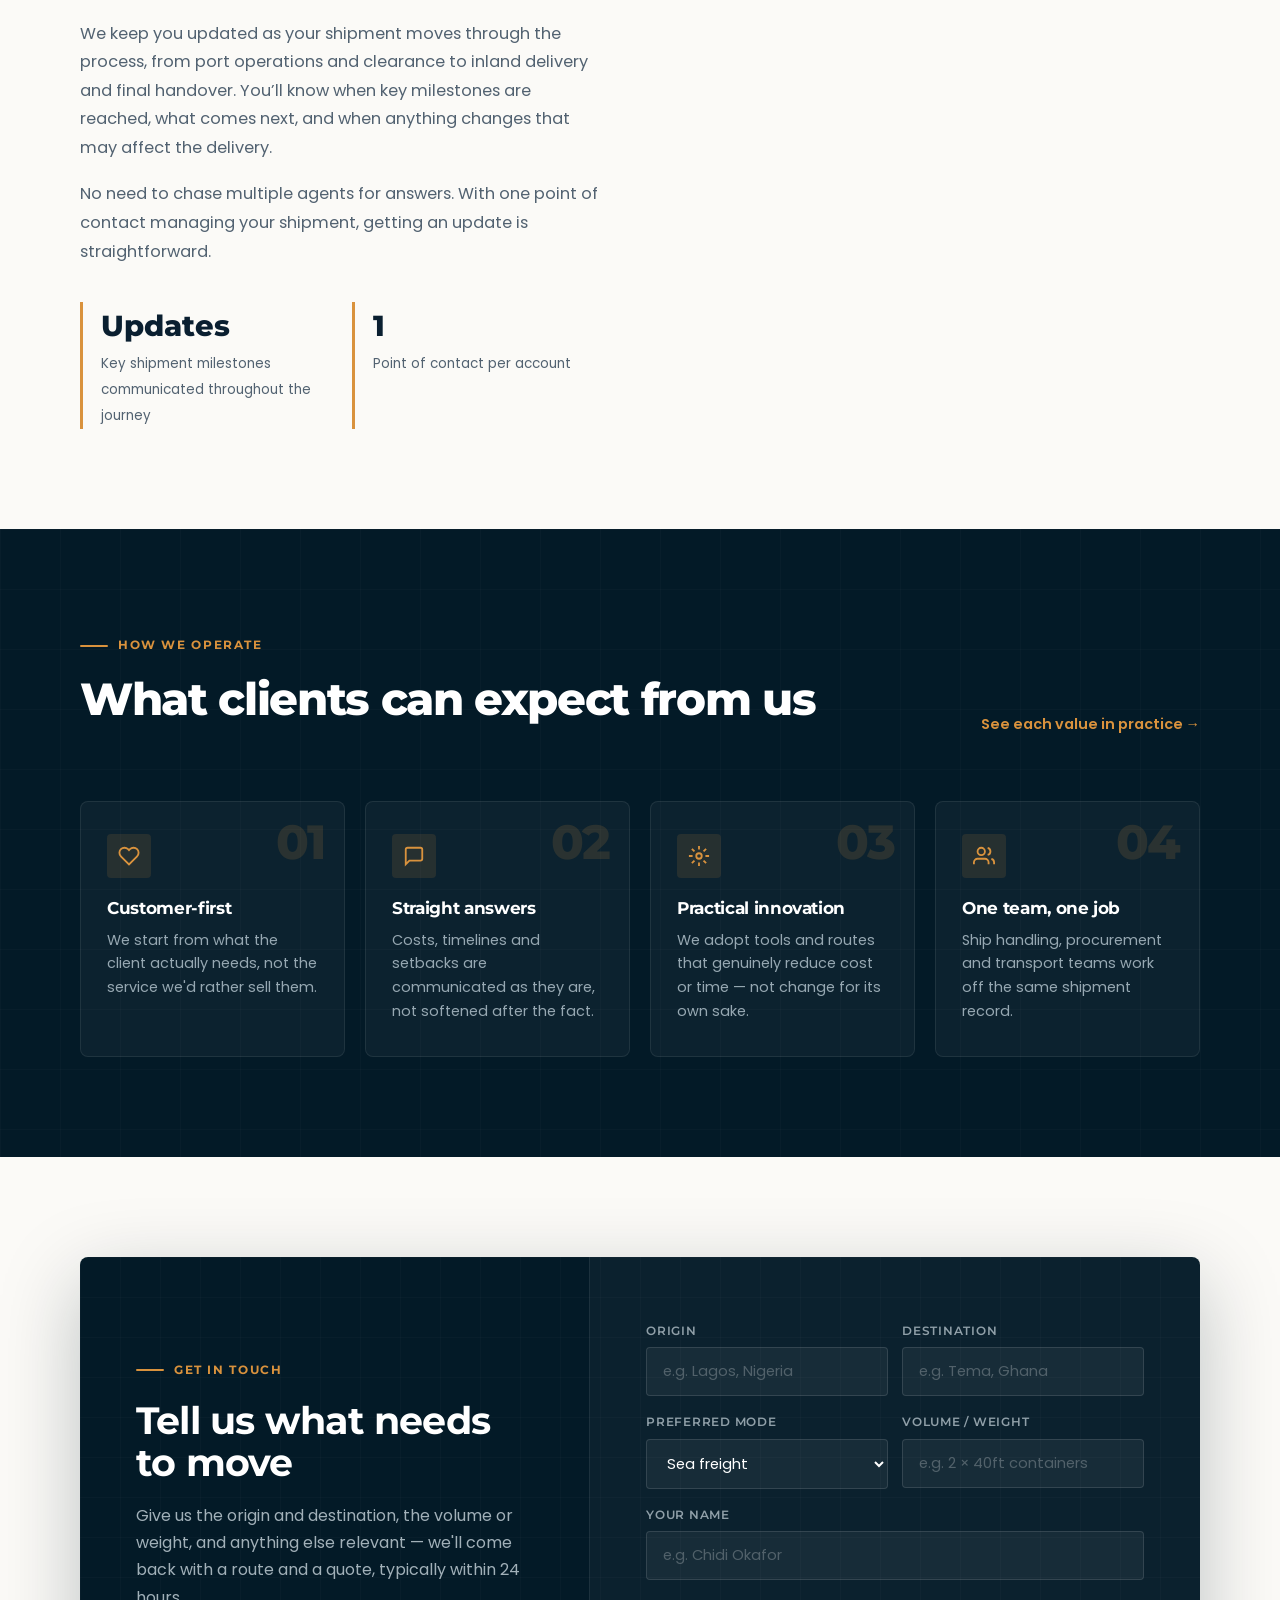
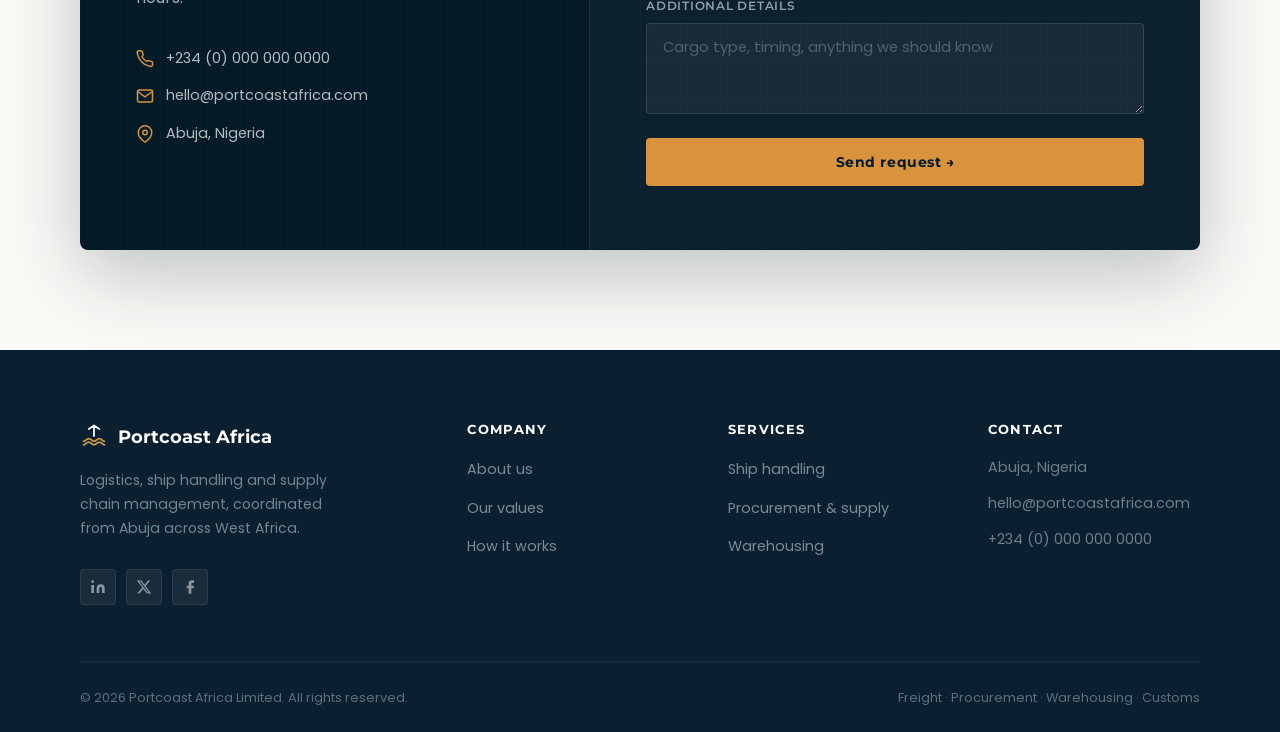
==== commit 35f71d9f: "adding mobile nav button" ====
--- a/index.html
+++ b/index.html
@@ -24,35 +24,16 @@
     <header id="site-header">
       <div class="wrap nav">
         <a href="index.html" class="brand">
-          <svg
-            class="mark"
-            viewBox="0 0 32 32"
-            fill="none"
-            xmlns="http://www.w3.org/2000/svg"
-          >
-            <path
-              d="M4 22C7 22 7 19 10 19C13 19 13 22 16 22C19 22 19 19 22 19C25 19 25 22 28 22"
-              stroke="#D9923D"
-              stroke-width="2"
-              stroke-linecap="round"
-            />
-            <path
-              d="M4 26C7 26 7 23 10 23C13 23 13 26 16 26C19 26 19 23 22 23C25 23 25 26 28 26"
-              stroke="#C79B5B"
-              stroke-width="2"
-              stroke-linecap="round"
-            />
-            <path
-              d="M16 4V16M16 4L22 8M16 4L10 8"
-              stroke="#fff"
-              stroke-width="2"
-              stroke-linecap="round"
-              stroke-linejoin="round"
-            />
-          </svg>
-          Portcoast Africa
+          <img
+            src="assets/portcoast logo.jpg"
+            alt="portcoast logo"
+            class="logo"
+          />
         </a>
-        <ul class="navlinks">
+        <div class="mobile-menu">
+          <button id="menu-toggle">☰</button>
+        </div>
+        <ul class="navlinks" id="navlinks">
           <li><a href="index.html">Home</a></li>
           <li><a href="about.html">About</a></li>
           <li><a href="#services">Services</a></li>
--- a/styles.css
+++ b/styles.css
@@ -189,8 +189,53 @@
 }
 
 @media (max-width: 860px) {
+  .nav-cta {
+    display: none;
+  }
+}
+
+.logo {
+  max-width: 5rem; /* Ensure the image doesn't exceed its container */
+  max-height: 100%; /* Ensure the image doesn't exceed its container */
+}
+
+.mobile-menu button {
+  background-color: #555;
+  color: white;
+  border: none;
+  padding: 0.5rem 1rem;
+  font-size: 24px;
+  cursor: pointer;
+  display: none;
+}
+
+@media (max-width: 860px) {
+  .mobile-menu button {
+    display: block;
+  }
+
+  .nav {
+    padding: 22px 20px !important;
+  }
+
+  .navlinks {
+    position: absolute;
+    top: 0;
+    left: -100%;
+    width: 100%;
+    flex-direction: column;
+    background-color: #333;
+    transition: left 0.5s ease-in-out;
+  
+  }
+
+  .navlinks.active {
+    left: 0;
+  }
+
   .navlinks { display: none; }
 }
+
 
 /* ---------- Hero ---------- */
 .hero {
@@ -255,7 +300,7 @@
 @media (max-width: 900px) {
   .hero-inner {
     grid-template-columns: 1fr;
-    padding: 120px 0 60px;
+    padding: 120px 20px 60px;
     gap: 48px;
   }
 }
@@ -282,7 +327,7 @@
   height: 6px;
   background: var(--sand);
   border-radius: 50%;
-  animation: blink 2s ease-in-out infinite;
+  animation: blink 2s ease-in-out infinite !important;
 }
 
 @keyframes blink {
@@ -525,7 +570,7 @@
   font-family: var(--font-heading);
   letter-spacing: 0.1em;
   text-transform: uppercase;
-  animation: bounce 2.5s ease-in-out infinite;
+  animation: bounce 2.5s ease-in-out infinite !important;
 }
 
 .scroll-cue svg {
@@ -561,7 +606,7 @@
 .marquee-track {
   display: flex;
   width: max-content;
-  animation: marquee 28s linear infinite;
+  animation: marquee 60s linear infinite !important;
   gap: 0;
 }
 
@@ -617,7 +662,7 @@
 .strip-track {
   display: flex;
   width: max-content;
-  animation: marquee 28s linear infinite;
+  animation: marquee 28s linear infinite !important;
 }
 
 .strip-track span {
